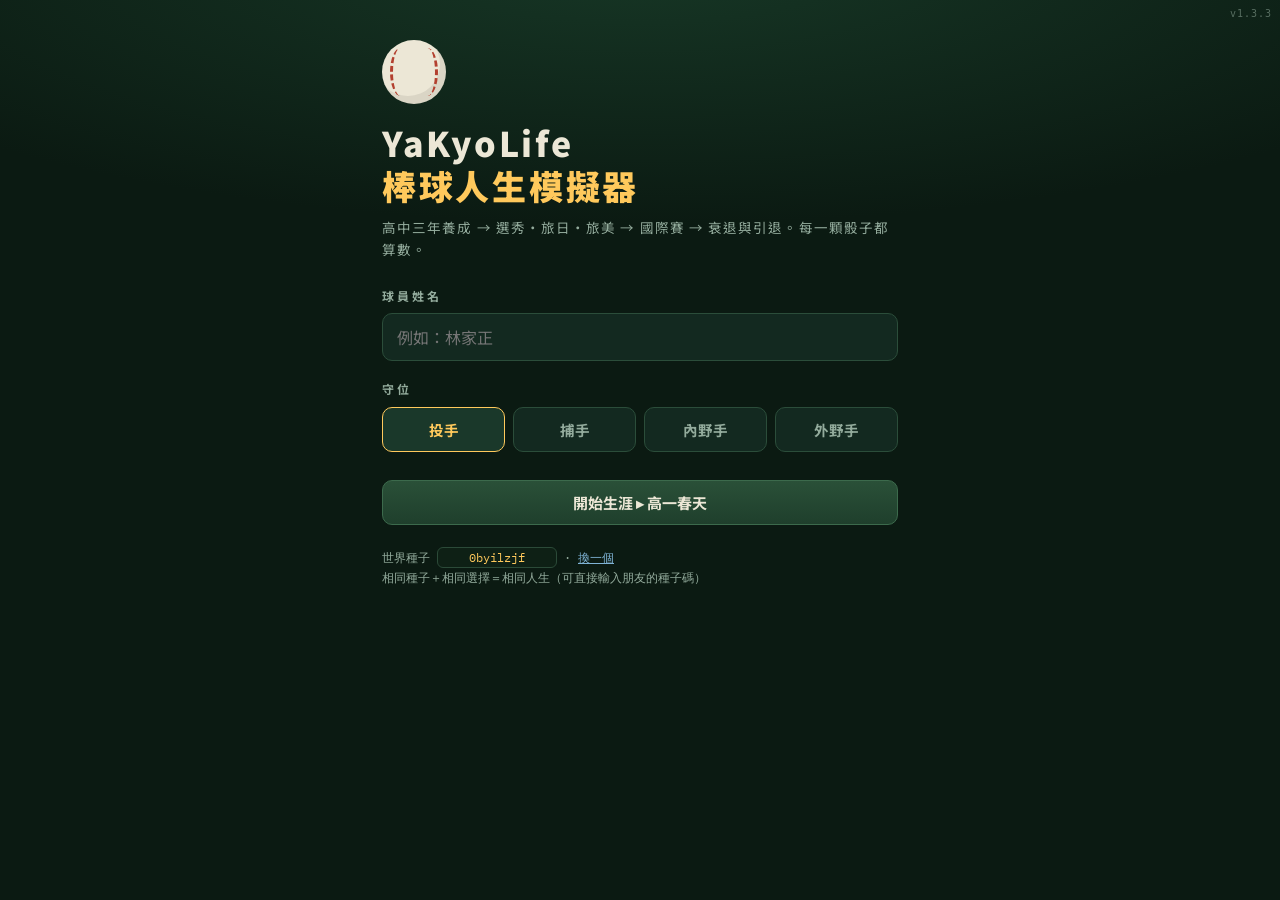
==== games/yakyulife/index.html @ 898a58b3 "deploy: 83b36dc736c0bf724cbe67a4238074451a947ab3" ====
<!DOCTYPE html>
<html lang="zh-Hant">
<head>
<meta charset="UTF-8">
<meta name="viewport" content="width=device-width, initial-scale=1.0, maximum-scale=1.0, viewport-fit=cover">
<meta name="theme-color" content="#0b1a12">
<title>YaKyoLife - 棒球人生模擬器</title>
<meta name="description" content="從高中三大賽到名人堂，一場種子化的台灣棒球員生涯模擬。選秀、旅外、國際賽、傷病、感情、引退——每一個決定都算數。">
<meta property="og:type" content="website">
<meta property="og:title" content="YaKyoLife - 棒球人生模擬器">
<meta property="og:description" content="從高中三大賽到名人堂，一場種子化的台灣棒球員生涯模擬。選秀、旅外、國際賽、傷病、感情、引退——每一個決定都算數。">
<meta name="twitter:card" content="summary">
<meta name="twitter:title" content="YaKyoLife - 棒球人生模擬器">
<meta name="twitter:description" content="從高中三大賽到名人堂，一場種子化的台灣棒球員生涯模擬。選秀、旅外、國際賽、傷病、感情、引退——每一個決定都算數。">
<link rel="icon" href="data:image/svg+xml,%3Csvg xmlns=%22http://www.w3.org/2000/svg%22 viewBox=%220 0 32 32%22%3E%3Ccircle cx=%2216%22 cy=%2216%22 r=%2214%22 fill=%22%23fff%22 stroke=%22%23d0d0d0%22/%3E%3Cpath d=%22M8 6 Q13 16 8 26 M24 6 Q19 16 24 26%22 stroke=%22%23c0392b%22 stroke-width=%221.5%22 fill=%22none%22/%3E%3C/svg%3E">
<link rel="apple-touch-icon" href="data:image/svg+xml,%3Csvg xmlns=%22http://www.w3.org/2000/svg%22 viewBox=%220 0 32 32%22%3E%3Ccircle cx=%2216%22 cy=%2216%22 r=%2214%22 fill=%22%23fff%22 stroke=%22%23d0d0d0%22/%3E%3Cpath d=%22M8 6 Q13 16 8 26 M24 6 Q19 16 24 26%22 stroke=%22%23c0392b%22 stroke-width=%221.5%22 fill=%22none%22/%3E%3C/svg%3E">

<link rel="preconnect" href="https://fonts.googleapis.com">
<link href="https://fonts.googleapis.com/css2?family=IBM+Plex+Mono:wght@500;700&family=Noto+Sans+TC:wght@400;500;700;900&display=swap" rel="stylesheet">
<style>
:root{
  --bg:#0b1a12; --panel:#132920; --panel2:#1a382a; --edge:#2b4d3a;
  --chalk:#ece7d6; --dim:#93ab9c; --amber:#ffc95c; --clay:#c9764a;
  --good:#8fd08f; --bad:#e2695c; --blue:#7fb3d5;
  --mono:'IBM Plex Mono',ui-monospace,Menlo,monospace;
  --sans:'Noto Sans TC',-apple-system,'PingFang TC','Microsoft JhengHei',sans-serif;
}
*{box-sizing:border-box;margin:0;padding:0;-webkit-tap-highlight-color:transparent}
html,body{height:100%}
body{background:var(--bg);color:var(--chalk);font-family:var(--sans);font-size:15px;line-height:1.6;
  background-image:radial-gradient(ellipse 120% 60% at 50% -10%,#16352644 0%,transparent 60%);}
#app{max-width:560px;margin:0 auto;min-height:100vh;min-height:100dvh;display:flex;flex-direction:column}
/* ---------- 記分板 ---------- */
#board{position:sticky;top:0;z-index:20;background:linear-gradient(#173125,#122519);
  border-bottom:2px solid var(--edge);padding:10px 14px 8px;box-shadow:0 6px 18px #0009}
#bd-top{display:flex;justify-content:space-between;align-items:baseline;gap:8px}
#bd-name{font-weight:900;font-size:17px;letter-spacing:.05em;white-space:nowrap;overflow:hidden;text-overflow:ellipsis}
#bd-name small{color:var(--dim);font-weight:500;font-size:12px;margin-left:6px}
#bd-team{color:var(--amber);font-size:12.5px;font-weight:700;letter-spacing:.06em;white-space:nowrap}
#bd-grid{display:grid;grid-template-columns:repeat(4,1fr);gap:6px;margin-top:8px}
.bd-cell{background:#0d2115;border:1px solid var(--edge);border-radius:6px;padding:4px 6px 3px;text-align:center}
.bd-cell b{display:block;font-family:var(--mono);font-size:17px;font-weight:700;color:var(--amber);
  text-shadow:0 0 8px #ffc95c55;line-height:1.2}
.bd-cell span{font-size:10px;color:var(--dim);letter-spacing:.15em}
#lamps{display:flex;gap:14px;justify-content:center;margin-top:7px}
.lamp{display:flex;align-items:center;gap:5px;font-size:10.5px;color:var(--dim);letter-spacing:.12em}
.lamp i{width:9px;height:9px;border-radius:50%;background:#243c2e;border:1px solid #35543f;display:inline-block}
.lamp.on{color:var(--chalk)} .lamp.on i{background:var(--amber);box-shadow:0 0 8px var(--amber);border-color:var(--amber)}
/* ---------- 主紀錄 ---------- */
#log{flex:1;padding:14px 14px 20px;display:flex;flex-direction:column;gap:10px}
.card{background:var(--panel);border:1px solid var(--edge);border-radius:10px;padding:12px 14px;
  animation:pop .25s ease;overflow-wrap:anywhere}
@keyframes pop{from{opacity:0;transform:translateY(8px)}to{opacity:1;transform:none}}
.card h4{font-size:12px;letter-spacing:.2em;color:var(--dim);font-weight:700;margin-bottom:6px;
  display:flex;align-items:center;gap:8px}
.card h4::before{content:'';width:8px;height:8px;background:var(--clay);border-radius:2px;transform:rotate(45deg);flex:none}
.card.gold h4::before{background:var(--amber)} .card.bad h4::before{background:var(--bad)}
.card.good h4::before{background:var(--good)} .card.info h4::before{background:var(--blue)}
.card p{font-size:14px} .card p+p{margin-top:4px}
.tag{display:inline-block;font-family:var(--mono);font-size:12px;padding:0 6px;border-radius:4px;
  background:#0d2115;border:1px solid var(--edge);color:var(--amber);margin:0 2px}
.up{color:var(--good);font-weight:700}.dn{color:var(--bad);font-weight:700}.hl{color:var(--amber);font-weight:700}
.statline{font-family:var(--mono);font-size:12.5px;color:var(--chalk);background:#0d2115;border:1px dashed var(--edge);
  border-radius:6px;padding:6px 8px;margin-top:6px;line-height:1.7}
table.fin{width:100%;border-collapse:collapse;font-family:var(--mono);font-size:12px;margin-top:6px}
table.fin th,table.fin td{border-bottom:1px solid var(--edge);padding:4px 4px;text-align:right}
table.fin th{color:var(--dim);font-weight:500;letter-spacing:.05em}
table.fin td:first-child,table.fin th:first-child{text-align:left}
.divider{text-align:center;color:var(--dim);font-size:11px;letter-spacing:.4em;padding:6px 0 0}
.yr-head{text-align:center;color:var(--dim);font-size:11px;letter-spacing:.3em;padding:8px 0 0;cursor:pointer;user-select:none}
.yr-head:hover{color:var(--amber)}
.yr-block.collapsed .yr-body{display:none}
.yr-block.collapsed .yr-head::after{content:' ▸'}
.yr-block:not(.collapsed) .yr-head.has-body::after{content:' ▾'}
.divider::before,.divider::after{content:'———'}
/* ---------- 操作區 ---------- */
#act{position:sticky;bottom:0;z-index:20;background:linear-gradient(#122519ee,#0b1a12);border-top:2px solid var(--edge);
  padding:12px 14px calc(12px + env(safe-area-inset-bottom));backdrop-filter:blur(6px)}
#act .title{font-size:12px;letter-spacing:.2em;color:var(--dim);margin-bottom:8px;font-weight:700}
.btn{display:block;width:100%;background:var(--panel2);border:1px solid var(--edge);color:var(--chalk);
  font-family:var(--sans);font-size:15px;font-weight:700;border-radius:10px;padding:11px 14px;margin-top:8px;
  cursor:pointer;text-align:left;transition:.15s}
.btn:active{transform:scale(.98)} .btn:hover{border-color:var(--amber)}
.btn small{display:block;font-weight:400;font-size:12px;color:var(--dim);margin-top:2px}
.btn.main{background:linear-gradient(#2a5038,#1f3f2c);border-color:#3c6a4c;text-align:center}
.btn.warn{border-color:#6a3c3c}
/* 骰子 */
#dice{display:flex;gap:8px;flex-wrap:wrap;margin-bottom:10px}
.die{width:44px;height:44px;border-radius:9px;background:var(--chalk);color:#12251a;font-family:var(--mono);
  font-size:22px;font-weight:700;display:flex;align-items:center;justify-content:center;
  box-shadow:inset 0 -3px 0 #0003;position:relative}
.die::after{content:'';position:absolute;inset:4px;border-radius:6px;border:1.5px dashed #c9764a55}
.die.used{opacity:.22;transform:scale(.9)} .die.active{outline:3px solid var(--amber);outline-offset:2px}
.die.six{color:#b3402f}
.pool{font-family:var(--mono);font-size:15px;color:var(--amber);margin-bottom:10px}
.abrow{display:flex;align-items:center;gap:8px;background:var(--panel);border:1px solid var(--edge);
  border-radius:8px;padding:7px 10px;margin-top:6px;cursor:pointer;user-select:none}
.abrow:active{background:var(--panel2)}
.abrow .nm{width:74px;font-size:13.5px;font-weight:700;flex:none}
.abrow .bar{flex:1;height:8px;background:#0d2115;border-radius:4px;overflow:hidden}
.abrow .bar i{display:block;height:100%;background:linear-gradient(90deg,#3c6a4c,var(--amber));border-radius:4px;transition:.2s}
.abrow .val{font-family:var(--mono);width:58px;text-align:right;font-size:14px;flex:none}
.abrow .val b{color:var(--good)}
.abrow.capped{opacity:.45}
#act .row2{display:flex;gap:8px}#act .row2 .btn{flex:1;text-align:center}
/* 開場 */
#start{position:fixed;inset:0;z-index:50;background:var(--bg);overflow-y:auto;
  background-image:radial-gradient(ellipse 120% 50% at 50% -5%,#1d4630aa,transparent 60%)}
#start .wrap{max-width:560px;margin:0 auto;padding:40px 22px 60px}
#start h1{font-size:34px;font-weight:900;letter-spacing:.08em;line-height:1.25;margin-top:18px}
#start h1 em{font-style:normal;color:var(--amber)}
#start .sub{color:var(--dim);margin:10px 0 26px;font-size:13.5px;letter-spacing:.08em}
.field{margin-top:18px}
.field label{display:block;font-size:12px;letter-spacing:.25em;color:var(--dim);font-weight:700;margin-bottom:8px}
.field input{width:100%;background:var(--panel);border:1px solid var(--edge);border-radius:10px;color:var(--chalk);
  font-family:var(--sans);font-size:16px;padding:11px 14px;outline:none}
.field input:focus{border-color:var(--amber)}
.seg{display:grid;grid-template-columns:repeat(4,1fr);gap:8px}
.seg.two{grid-template-columns:repeat(2,1fr)}
.seg button{background:var(--panel);border:1px solid var(--edge);border-radius:10px;color:var(--dim);
  font-family:var(--sans);font-size:14.5px;font-weight:700;padding:11px 4px;cursor:pointer}
.seg button.on{background:var(--panel2);color:var(--amber);border-color:var(--amber)}
.seedline{font-family:var(--mono);font-size:12px;color:var(--dim);margin-top:22px}
.seedline b{color:var(--amber)}
.stitch{width:64px;height:64px;border-radius:50%;background:var(--chalk);position:relative;box-shadow:inset -6px -8px 0 #00000014}
.stitch::before,.stitch::after{content:'';position:absolute;top:8px;bottom:8px;width:18px;
  border:3px dashed #b3402f;border-top:none;border-bottom:none}
.stitch::before{left:8px;border-right:none;border-radius:50% 0 0 50%}
.stitch::after{right:8px;border-left:none;border-radius:0 50% 50% 0}
@media (prefers-reduced-motion:reduce){*{animation:none!important;transition:none!important}}
.bar{position:relative}
.bar em{position:absolute;top:-2px;bottom:-2px;width:2px;background:#ffc95c66;border-radius:1px}
#btn-restart{background:none;border:1px solid #2b4a38;color:#8fae9c;border-radius:8px;
 font-size:14px;line-height:1;padding:4px 8px;margin-left:8px;cursor:pointer;flex:none}
#btn-restart:active{background:#12271b}
#act-toggle{display:block;margin:0 auto -4px;background:#0e2015;border:1px solid #2b4a38;
 border-bottom:none;color:#8fae9c;font-size:11px;padding:3px 14px;border-radius:10px 10px 0 0;cursor:pointer}
#act.collapsed{display:none!important}
</style>
</head>
<body>
<div id="start">
  <div class="wrap">
    <div class="stitch"></div>
    <h1 id="logo-tap">YaKyoLife<br><em>棒球人生模擬器</em></h1>
    <div id="ver-badge" style="position:fixed;top:6px;right:8px;font-size:10px;letter-spacing:1px;color:var(--dim);opacity:.55;font-family:monospace;z-index:50;pointer-events:none">v1.3.3</div>
        <p class="sub">高中三年養成 → 選秀・旅日・旅美 → 國際賽 → 衰退與引退。每一顆骰子都算數。</p>
    <div class="field"><label>球員姓名</label><input id="in-name" maxlength="10" placeholder="例如：林家正" value=""></div>
    <div class="field"><label>守位</label>
      <div class="seg" id="seg-pos">
        <button data-v="P" class="on">投手</button><button data-v="C">捕手</button>
        <button data-v="IF">內野手</button><button data-v="OF">外野手</button>
      </div></div>
    <button class="btn main" style="margin-top:28px" id="btn-start">開始生涯 ▸ 高一春天</button>
    <p class="seedline">世界種子
      <input id="seed-show" maxlength="24" style="width:120px;background:#0e2015;color:#ffc95c;border:1px solid #2b4a38;border-radius:6px;padding:2px 6px;font-family:inherit;font-size:12px;text-align:center">
      · <a href="#" id="seed-re" style="color:var(--blue)">換一個</a><br>相同種子＋相同選擇＝相同人生（可直接輸入朋友的種子碼）</p>
  </div>
</div>
<div id="app">
  <header id="board" style="display:none">
    <div id="bd-top"><div id="bd-name"></div><div id="bd-team"></div><span id="bd-tj" style="color:var(--dim);font-size:11px;margin-left:6px;white-space:nowrap"></span><button id="btn-restart" title="重新開始">↺</button></div>
    <div id="bd-grid">
      <div class="bd-cell"><b id="bd-age">16</b><span>年齡</span></div>
      <div class="bd-cell"><b id="bd-year">2026</b><span>年份</span></div>
      <div class="bd-cell"><b id="bd-ovr">30</b><span>綜合</span></div>
      <div class="bd-cell"><b id="bd-sal">0</b><span>生涯薪(萬)</span></div>
    </div>
    <div id="lamps">
      <span class="lamp" id="lp0"><i></i>季初</span>
      <span class="lamp" id="lp1"><i></i>賽季中</span>
      <span class="lamp" id="lp2"><i></i>季末</span>
    </div>
  </header>
  <main id="log"></main>
  <button id="act-toggle" style="display:none">⌄ 收合選項</button>
  <footer id="act" style="display:none"></footer>
</div>
<script>
/* ================= RNG（種子化） ================= */
let SEED = new URLSearchParams(location.search).get('seed') || Math.random().toString(36).slice(2,10);
let _s = 0;
function seedInit(str){ _s = 1779033703; for(let i=0;i<str.length;i++){ _s = Math.imul(_s ^ str.charCodeAt(i), 3432918353); _s = _s<<13 | _s>>>19; } }
function R(){ _s|=0; _s = _s + 0x6D2B79F5 |0; let t = Math.imul(_s ^ _s>>>15, 1|_s); t = t + Math.imul(t ^ t>>>7, 61|t) ^ t; return ((t ^ t>>>14)>>>0)/4294967296; }
const ri=(a,b)=>a+Math.floor(R()*(b-a+1));
const pick=a=>a[Math.floor(R()*a.length)];
const chance=p=>R()*100<p;
const clamp=(v,a,b)=>Math.max(a,Math.min(b,v));
function scrollBottom(){ /* iOS Safari 於 iframe 內平滑滾動易觸發白畫面,改用同步滾動+rAF */
  try{ requestAnimationFrame(function(){ window.scrollTo(0, document.body.scrollHeight); }); }
  catch(e){ try{ window.scrollTo(0, document.body.scrollHeight); }catch(_){} }
}
const N0=(sd)=> (R()+R()+R()+R()-2)/2*sd*2; /* 近似常態 */

/* ================= 靜態資料 ================= */
const ABL={sta:'體力',vel:'球速',ctl:'控球',brk:'變化球',con:'Contact',pow:'力量',spd:'速度',eye:'選球',rng:'守備範圍',fld:'接球',arm:'臂力',cat:'配球'};
const POS_AB={P:['sta','vel','ctl','brk'],C:['sta','con','pow','spd','eye','rng','fld','arm','cat'],IF:['sta','con','pow','spd','eye','rng','fld','arm'],OF:['sta','con','pow','spd','eye','rng','fld','arm']};
const POSN={P:'投手',C:'捕手',IF:'內野手',OF:'外野手'};
/* ---------- 守位系統 ---------- */
const DPN={SS:'游擊手','2B':'二壘手','3B':'三壘手','1B':'一壘手',
 CF:'中外野手',RF:'右外野手',LF:'左外野手',DH:'指定打擊',C:'捕手'};
/* 每個守位對 範圍/接球/臂力 各有自己的門檻(相對聯盟基準的位移)
   例:三壘不需要游擊等級的範圍,一壘的臂力幾乎不看 */
/* 各守位守備分公式:依守位看重不同能力(回傳一個綜合守備分) */
function dpScore(p){ const a=S.ab;
  switch(p){
    case 'SS': return a.rng*0.5 + a.fld*0.3 + a.arm*0.2;   /* 游擊:範圍主導 */
    case '2B': return a.rng*0.45+ a.fld*0.4 + a.arm*0.15;  /* 二壘:範圍+守備,臂力次要 */
    case '3B': return a.arm*0.45+ a.fld*0.35+ a.rng*0.2;   /* 三壘:臂力主導 */
    case 'CF': return a.rng*0.55+ a.fld*0.3 + a.arm*0.15;  /* 中外野:範圍主導 */
    case 'RF': return a.arm*0.45+ a.rng*0.35+ a.fld*0.2;   /* 右外野:強臂 */
    case 'LF': return a.rng*0.4 + a.fld*0.35+ a.arm*0.25;  /* 左外野:範圍為主,要求低 */
    case 'C':  return a.fld*0.4 + a.cat*0.4 + a.arm*0.2;   /* 捕手:接球+配球+臂力,不看範圍 */
    case '1B': return a.fld*0.6 + a.rng*0.2 + a.arm*0.2;   /* 一壘:守備為主,門檻低 */
    default: return 99;
  }
}
/* 各守位 × 各聯盟 守備門檻(守備分需 >= 此值才守得動);大聯盟最嚴 */
const DP_TH={
  C:  {CPBL1:46, NPB1:54, MLB:60},
  SS: {CPBL1:50, NPB1:58, MLB:64},
  CF: {CPBL1:49, NPB1:57, MLB:63},
  '2B':{CPBL1:46,NPB1:53, MLB:59},
  '3B':{CPBL1:44,NPB1:51, MLB:57},
  RF: {CPBL1:43, NPB1:50, MLB:56},
  LF: {CPBL1:41, NPB1:47, MLB:53},
  '1B':{CPBL1:36,NPB1:42, MLB:48}};
const DP_BAR={CPBL1:45,NPB1:54,MLB:60}; /* 保留給捕手 cOk 等舊判定 */
const DP_MULT={SS:1.15,CF:1.15,C:1.12,'2B':1.05,'3B':1.05,RF:1.05,'1B':1.0,LF:1.0,DH:0.92};
function dpBar(){ /* 年輕球員吃潛力紅利,球團不急著拔守位 */
  const base=DP_BAR[S.lv]||0;
  const disc=S.age<=21?7:S.age<=24?5:S.age<=26?2:0;
  return base-disc;
}
function dpQual(p){
  if(p==='DH')return true;
  if(!DP_TH[p]||!DP_TH[p][S.lv])return true;   /* 非頂級聯盟不設限 */
  /* 年輕球員吃潛力紅利:門檻略降(球團給時間成長) */
  const youthAdj = S.age<24?-3 : S.age<26?-1.5 : 0;
  return dpScore(p) >= DP_TH[p][S.lv]+youthAdj;
}
const DP_RANK={SS:0,CF:0,'2B':1,'3B':2,RF:2,'1B':3,LF:3,DH:4,C:0}; /* 守位身價階層(SS>2B>3B) */
function dpList(){ /* 依守位難度掃描:內野手守內野序、外野手守外野序,選出守得動的(最高階在前) */
  /* 候選守位依當前守位群:內野走內野光譜、外野走外野光譜 */
  const order = S.pos==='IF'
    ? ['SS','2B','3B','1B']       /* 內野:游擊>二壘>三壘>一壘 */
    : ['CF','RF','LF','1B'];      /* 外野:中外野>右外野>左外野>(一壘) */
  const q=order.filter(dpQual); q.push('DH'); return q;
}
function dpMult(){ return (S.pos!=='P'&&S.dpos)?(DP_MULT[S.dpos]||1):1; }
function dposReview(cont){
  if(S.stage!=='PRO'||!(S.lv==='CPBL1'||S.lv==='NPB1'||S.lv==='MLB')){ cont(); return; }
  if(S.pos==='C'){ /* 捕手容忍度高,但爛到底也會被移去一壘或DH */
    if(!S.dpos)S.dpos='C';
    const cOk=()=>{ const bar=dpBar(), a=S.ab;
      return a.fld>=bar-6 && a.cat>=bar-4 && a.arm>=bar-2; };
    if(S.dpos==='C'){
      if(cOk()){ cont(); return; }
      const opts=[];
      if(dpQual('1B'))opts.push({t:'移防 一壘手',main:true,s:'薪資係數 ×1.00',
        f:()=>{S.dpos='1B';card('info','守位調整','捕手裝備收進置物櫃——新球季改守<b class="hl">一壘</b>。');cont();}});
      opts.push({t:'轉任 指定打擊',main:!opts.length,s:'薪資係數 ×0.92',
        f:()=>{S.dpos='DH';card('info','守位調整','阻殺率成了聯盟笑話，球團決定讓你專心打擊——<b class="hl">DH</b>。');cont();}});
      choose(`守位會議：教練團已經不敢讓你蹲捕（${LV[S.lv].n}標準）`,opts); return;
    }
    if(cOk()){ /* 守備練回來了,可以回鍋蹲捕 */
      choose('守位會議：牛棚捕手回報你的接捕又行了',[
        {t:'重披捕手裝備',main:true,s:'薪資係數 ×1.12',
         f:()=>{S.dpos='C';card('good','守位調整','面罩戴回來——新球季重新登錄為<b class="hl">捕手</b>。');cont();}},
        {t:'維持現狀',f:()=>cont()}]); return; }
    if(S.dpos==='1B'&&!dpQual('1B')){ S.dpos='DH';
      card('info','守位調整','連一壘都站不住了，新球季登錄為<b class="hl">指定打擊</b>。'); }
    cont(); return; }
  if(S.pos==='P'){ /* 體力決定投手類型:>=52 先發,否則牛棚 */
    const nr=pitcherRole(), old=S.role;
    S.role=nr;
    if(old&&old!==nr){
      card('info','定位調整',`球團季末評估你的體力狀況，新球季將你的角色調整為 <b class="hl">${roleN(nr)}</b>。`); }
    else if(!old){
      card('info','投手定位',`教練團評估你的體力，將你登錄為 <b class="hl">${roleN(nr)}</b>。`); }
    /* 提示:體力接近門檻(50或51) → 告知終結者是一條可選的專精路 */
    if(nr!=='SP'&&S.ab.sta>=50&&!S._closerHint){ S._closerHint=true;
      card('info','牛棚的另一條路',`你的體力（${S.ab.sta}）已逼近先發門檻。若你<b class="hl">刻意不再強化體力</b>（維持在 52 以下），球團會把你留在牛棚甚至改造成<b class="hl">終結者</b>——局數少、但每次上場都是關鍵九局，救援王在等你。這是一條專精的路，看你怎麼選。`); }
    cont(); return;
  }
  const q=dpList();
  if(!S.dpos){ S.dpos=q[0];
    card('info','守位登錄',`教練團評估守備工具後，將你登錄為 <b class="hl">${DPN[S.dpos]}</b>。`); cont(); return; }
  if(dpQual(S.dpos)){
    const best=q[0];
    if(DP_RANK[best]<DP_RANK[S.dpos]){ /* 更高身價守位站得住了 */
      choose(`守位會議：教練團想把你推上更吃重的位置`,[
        {t:`升防 ${DPN[best]}`,main:true,s:`薪資係數 ×${(DP_MULT[best]||1).toFixed(2)}`,
         f:()=>{S.dpos=best;card('good','守位調整',`守備數據說服了所有人——新球季改守 <b class="hl">${DPN[best]}</b>。`);cont();}},
        {t:`留守 ${DPN[S.dpos]}`,f:()=>cont()}]); return; }
    cont(); return; }
  const opts=q.slice(0,2).map((p,i)=>({t:`移防 ${DPN[p]}`,main:i===0,
    s:p==='DH'?'守備已無處可站｜薪資係數 ×0.92':`薪資係數 ×${(DP_MULT[p]||1).toFixed(2)}`,
    f:()=>{ S.dpos=p; card('info','守位調整',`球團季末評估後，新球季改守 <b class="hl">${DPN[p]}</b>。`); cont(); }}));
  choose(`守位會議：教練團認為你的守備已撐不住 ${DPN[S.dpos]}（${LV[S.lv].n}標準）`,opts);
}
const APP_VER='v1.3.3';
const TEAM_COLOR={
  '台中猛瑪':'#ffd800','府城雄獅':'#ff7f00','桃園金剛':'#8b1a1a','新北騎士':'#003f87','台北恐龍':'#c8102e','高雄神鵰':'#1a7a3a',
  '東京大人':'#f97709','阪神猛虎':'#ffe201','橫濱海星':'#0a3ce0','廣島紅鯉':'#e60012','神宮飛燕':'#0a7bc2','名古屋神龍':'#003a70','福岡猛禽':'#f5c400','北海道培根':'#0a2d5c','千葉海潮':'#111111','仙台金翼':'#8b0000','大阪蠻牛':'#0033a0','埼玉雄獅':'#1268b3'};
const CPBL_TEAMS=['台中猛瑪','府城雄獅','桃園金剛','新北騎士','台北恐龍','高雄神鵰'];
const NPB_TEAMS=['東京大人','阪神猛虎','橫濱海星','廣島紅鯉','神宮飛燕','名古屋神龍','福岡猛禽','北海道培根','千葉海潮','仙台金翼','大阪蠻牛','埼玉雄獅'];
const MLB_TEAMS=['洛城藍電','聖港修士','灣區巨浪','紐約帝國','波士頓襪王','大蘋果都會','費城鐵魂','亞城戰斧','風城幼熊','河濱紅雀','星港火箭','孤星騎兵','翡翠水手','天使之城','楓葉藍鳥','港灣金鷗','海灣光芒','湖畔守護','汽車城猛虎','雙城之光','風城白襪','皇冠藍衫','海灣競技','啤酒釀者','鋼鐵海盜','南灘魚人','首都國魂','沙漠響尾','高原洛磯','女王城紅'];
/* par=該層級平均水準, min=最低限度(低於→降級/戰力外), g=球季場次 */
const LV={
 CPBL2:{n:'中職二軍',par:34,min:30,g:80, org:'CPBL'},
 CPBL1:{n:'中職一軍',par:44,min:41,g:120,org:'CPBL',top:'CPBL'},
 NPB2:{n:'日職二軍',par:47,min:44,g:100,org:'NPB'},
 NPB1:{n:'日職一軍',par:53,min:50,g:143,org:'NPB',top:'NPB'},
 R:{n:'新人聯盟',par:41,min:39,g:55, org:'MiLB'},
 A1:{n:'1A',par:45,min:43,g:110,org:'MiLB'},
 A2:{n:'2A',par:49,min:47,g:120,org:'MiLB'},
 A3:{n:'3A',par:54,min:52,g:130,org:'MiLB'},
 MLB:{n:'大聯盟',par:59,min:56,g:162,org:'MiLB',top:'MLB'},
};
const PATHS={CPBL:['CPBL2','CPBL1'],NPB:['NPB2','NPB1'],MiLB:['R','A1','A2','A3','MLB']};
const HS_CUPS=['木棒聯賽','黑豹旗','玉山盃'];
const U_CUPS=['大學春季聯賽','大專盃'];
/* 事件卡：全部中性，好結果機率 50%（天才 70%） */
const EVENTS=[
 {n:'打擊機特訓',for:'B',gt:'手感火燙，擊球點完全咬中',bt:'越打越糊，姿勢跑掉了',g:{con:2},b:{con:-2}},
 {n:'重量訓練週期',for:'A',gt:'深蹲破 PR，全身充滿力量',bt:'操之過急，肌肉緊繃了好幾週',g:{pow:2,sta:1},b:{sta:-2}},
 {n:'牛棚加練',for:'P',gt:'新的握法找到了，尾勁明顯提升',bt:'越丟越歪，投球機制亂掉',g:{brk:2},b:{ctl:-2}},
 {n:'長傳接訓練',for:'A',gt:'雷射肩養成中',bt:'肩膀有點緊，教練喊停',g:{arm:2},b:{arm:-2}},
 {n:'影像分析課',for:'*',gt:'看穿投打習性，判斷力大增',bt:'資訊爆炸，站上場反而想太多',g:{eye:2,cat:2,ctl:1},b:{eye:-2,ctl:-1}},
 {n:'跑壘特訓',for:'A',gt:'起跑判斷進步神速',bt:'拉傷大腿後側，休了兩週',g:{spd:2},b:{spd:-1,inj:5}},
 {n:'守備千球練習',for:'A',gt:'手套像吸塵器一樣',bt:'吃了無數個彈跳球，信心受挫',g:{rng:1,fld:2},b:{fld:-2}},
 {n:'觸身球驚魂',for:'*',gt:'側身閃過，反應快得嚇人',bt:'結結實實吃了一顆速球',g:{spd:1},b:{inj:12}},
 {n:'媒體專訪',for:'*',gt:'應對得體，人氣上升，打球更有動力',bt:'失言上了新聞，壓力影響狀態',g:{sta:1},b:{con:-1,ctl:-1,sta:-1}},
 {n:'教練團關注',for:'*',gt:'獲得單獨指導的機會',bt:'被盯上缺點，一直被要求改動作',g:{rand:2},b:{rand:-2}},
 {n:'伙食與睡眠計畫',for:'*',gt:'體脂下降，恢復速度變快',bt:'水土不服，腸胃炎折騰一週',g:{sta:2},b:{sta:-1,inj:4}},
 {n:'學長／老將指點',for:'*',gt:'一句話點醒夢中人',bt:'學了不適合自己的招，繞了遠路',g:{rand:2},b:{rand:-2}},
 {n:'球速測定日',for:'P',gt:'雷達槍跳出生涯新高',bt:'出力過猛，手肘發炎',g:{vel:2},b:{inj:10}},
 {n:'配球讀書會',for:'P',gt:'進壘點的想像力打開了',bt:'想得太多，投得綁手綁腳',g:{ctl:2},b:{brk:-2}},
 {n:'宵夜文化',for:'*',gt:'控制住了，體態維持得宜',bt:'體重直線上升，第一步變慢了',g:{sta:1},b:{spd:-2,sta:-1,rng:-1}},
 {n:'場外代言邀約',for:'PRO',gt:'商演安排得宜，多賺零用錢也沒荒廢訓練',bt:'行程太滿，訓練量明顯掉了',g:{sta:1},b:{rand:-2,sta:-1}},
 {n:'季中低潮',for:'*',gt:'靠著調整心態走出來，更強了',bt:'低潮拖了一個月',g:{eye:1,ctl:1,sta:1},b:{con:-2,brk:-1,sta:-1}},
];
/* ================= 遊戲狀態 ================= */
let S=null, stepQ=[];
function newState(name,pos,role){
  const ab={}; POS_AB[pos].forEach(k=>ab[k]=ri(20,32));
  if(pos==='P'){ab.vel+=ri(0,6);ab.brk+=ri(0,4);} else {ab.con+=ri(0,6);ab.pow+=ri(0,4);}
  /* OOTP 式潛力天花板:洗牌後 1 項頂尖工具、1 項優質、1 項中上,其餘平庸 */
  const pot={}, sh=POS_AB[pos].slice();
  for(let i=sh.length-1;i>0;i--){const j=Math.floor(R()*(i+1));const t=sh[i];sh[i]=sh[j];sh[j]=t;}
  if(pos==='P'){
    /* 投手只有 4 項能力,天花板更集中:1 項招牌武器,其餘明顯壓低,避免動輒雙 70/四滿天賦 */
    sh.forEach((k,i)=>{ pot[k]= i===0?ri(70,80) : i===1?ri(58,68) : i===2?ri(50,60) : ri(44,54); });
  } else {
    sh.forEach((k,i)=>{ pot[k]= i===0?ri(72,80) : i===1?ri(64,74) : i===2?ri(56,68) : ri(46,62); });
  }
  /* 高中固定分級表(隱藏):T1 名門 +6 / T2 中堅 ±0 / T3 弱旅 -6 */
  const hsMap={'平鎮高中':1,'穀保家商':1,'高苑工商':2,'北科附工':2,'普門高中':3,'東大體中':3};
  const schools=Object.keys(hsMap);
  const myTeam=schools[Math.floor(R()*schools.length)];
  return {name,pos,role:pos==='P'?null:null,age:16,year:2026,stage:'HS',stageYr:1,pot,
    hsMap,hsTier:hsMap[myTeam],team:myTeam,potSum0:Object.values(pot).reduce((a,b)=>a+b,0),
    league:null,org:null,orgTeam:null,teamTally:{CPBL:{},NPB:{},MLB:{}},
    ab,traits:{genius:false,glass:false,iron:false,scum:false,
      late:false,disc:false,academy:false,intlace:false,franchise:false,clutch:false,phoenix:false,combo:false,onetool:false,rubber:false,legend:false,
      yips:false,distract:false,cancer:false,ambience:false,goldcloth:false,thief:false,mrteam:false,confidante:false,smallschool:false,grinder:false},
    removed:[], /* 被覆蓋/解除的特性,結算畫刪除線 */
    cntSave:0,cntSaveWin:0,cntSnack:0,cntBoldWin:0,cntBoldFail:0,samePick:0,samePickKey:null,teamYears:0,
    six:0,bigInj:0,ironStreak:0,npbYears:0,
    injNext:0,tmpInj:0,rehab:0,salary:0,pool:0,seasonFactor:1,
    stats:{CPBL:null,NPB:null,MLB:null,MINOR:null},honors:[],intlCount:0,intlLock:null,intlStat:{G:0,PA:0,AB:0,H:0,HR:0,RBI:0,IP:0,SO:0,ER:0,W:0,SV:0},intlBest:null,dpos:null,dposYears:{},roleYears:{},tradeRefuse:0,champThisTeam:false,svc:0,svcOrg:null,faElig:false,tradeHeat:0,complainCount:0,demotionRefused:false,tj:0,tjCount:0,effort:'普通',tjSuccess:0,love:{st:'single',partner:null,kids:0,caught:0,affairs:0,exes:[],dyrs:0,datedTimes:0},traits2:{},log:[],ct:null,done:false};
}
function blankStat(){return {yr:0,G:0,PA:0,AB:0,H:0,HR:0,RBI:0,SB:0,BB:0,W:0,L:0,SV:0,HLD:0,IP:0,SO:0,ER:0,AS:0,DEF:0};}
function bucketOf(lv){ const l=lv&&LV[lv]; return l&&l.top?l.top:'MINOR'; } /* 業餘引退時 lv 為空,歸類 MINOR */
function traitCard(key,name,desc,tone){ S.traits[key]=true;
  card(tone||'gold','隱藏屬性解鎖：'+name,desc); board(0); }
function removeTrait(key,label){ if(S.traits[key]){ S.traits[key]=false;
    if(!S.removed.includes(label))S.removed.push(label); } }
/* 只會這個:只吃三種角色維度——打擊(力量/Contact)、跑壘(速度)、守備(綜合) */
function careerAllStars(){ let n=0; ['CPBL','NPB','MLB'].forEach(b=>{ if(S.stats[b])n+=(S.stats[b].AS||0); }); return n; }
function toolGap(){ const a=S.ab;
  const hit=Math.max(a.pow,a.con);        /* 打擊維度:力量或 Contact 取高 */
  const run=a.spd;                         /* 跑壘維度 */
  const def=S.pos==='C'?(a.rng+a.fld+a.arm+a.cat)/4:(a.rng+a.fld+a.arm)/3; /* 守備綜合 */
  const dims=[['hit',hit,'代打'],['run',run,'代跑'],['def',def,'代守']];
  dims.sort((x,y)=>y[1]-x[1]);
  const topDim=dims[0], secDim=dims[1];
  const gap=topDim[1]-secDim[1];
  /* 對照角色:代打看力量/Contact 哪個高決定文案來源 */
  const role=topDim[2];
  return {gap, role, val:topDim[1], dim:topDim[0]}; }
function tjAccrue(){ /* 每季累積 TJ 量表:球速+變化球越高負擔越大,投法決定倍率 */
  if(S.pos!=='P'||S.seasonFactor<=0)return;
  const mult={'全力投':1.25,'普通投':1.0,'養生球':0.65}[S.effort]||1.0;
  const base=(S.ab.vel+S.ab.brk)/19*mult*(S.tjCount>=1?1.15:1); /* 動過刀後累積加快 */
  S.tj+=base;
}
function tjCap(){ /* 基礎 50(橡膠手臂 100);體力高手臂更耐操:sta≥70 +10、≥65 +5(與橡膠疊加) */
  let cap=S.traits.rubber?100:50;
  const sta=S.ab.sta; cap+= sta>=70?10 : sta>=65?5 : 0;
  return cap; }
function tjGamble(cont){ /* 量表達上限:先扣 -5,再對賭 */
  if(S.pos!=='P'||S.tj<tjCap()){ cont(); return; }
  addAb('vel',-5); addAb('brk',-5); board(1);
  card('bad','手肘拉起警報',`累積的負荷讓韌帶發出哀鳴——球速、變化球各 <b class="dn">−5</b>。醫療團隊把兩個選項攤在你面前。`);
  const succP=S.traits.rubber?85:55;
  choose('TJ 抉擇：你的手肘撐到極限了',[
    {t:'動 Tommy John 手術',main:true,s:'報銷一整年，回來球速/變化球回春（各 +3~+10）',f:()=>{
              S.tj=0; S.tjCount++; S.rehab=1;
              const gv=ri(3,10),gb=ri(3,10); 
              /* 【修正】不經過訓練進度條，直接強制提升絕對能力值，並鎖定最高 80 */
              S.ab.vel = clamp(S.ab.vel + gv, 1, 80);
              S.ab.brk = clamp(S.ab.brk + gb, 1, 80);
              if(S.tjCount>=2){ tjTwoStrike(); }
              board(1);
              card('gold','手術成功',`手術很順利。漫長復健後，你的球威煥然一新——球速 <b class="up">+${gv}</b>、變化球 <b class="up">+${gb}</b>。（本季報銷）`);
              afterGamble('surgery',cont); }},
            {t:'打針硬撐這一季',warn:true,s:`成功率 ${succP}%｜失敗＝TJ 大傷（隔年報銷、能力再崩）`,f:()=>{
              if(chance(succP)){ S.tj=Math.max(0,S.tj-20); 
                /* 【修正】打針成功也是直接給予絕對能力值 */
                S.ab.vel = clamp(S.ab.vel + 5, 1, 80);
                S.ab.brk = clamp(S.ab.brk + 5, 1, 80);
                board(1);
                card('good','險過一關',`封閉針撐住了，你咬牙投完球季——量表 <b class="hl">−20</b>，球速、變化球各 <b class="up">+5</b>。但這是在跟時間借命。`);
                afterGamble('inject',cont); }
              else { tjBigInjury(cont); } }}]);
}
function tjTwoStrike(){ /* 累計 2 次 TJ:球速與變化球砍半 */
  S.ab.vel=clamp(Math.round(S.ab.vel/2),1,80);
  S.ab.brk=clamp(Math.round(S.ab.brk/2),1,80);
  card('bad','兩度動刀的代價','第二次進手術室——韌帶再也不是原廠的了。球速與變化球<b class="dn">直接砍半</b>。');
}
function tjBigInjury(cont){
  S.tjCount++; S.rehab=1; S.tj=0;
  /* 5% 肩膀報廢 */
  if(chance(5)){ S.ab.vel=10; S.ab.brk=10; S.pot.vel=20; S.pot.brk=20;
    card('bad','最壞的結果',`針扎下去的瞬間，肩膀傳來從未有過的撕裂感。醫生的臉色說明了一切——<b class="dn">肩膀報廢，球速與變化球歸零剩 10，潛力上限砍到 20</b>。你的投手生涯，大概到這裡了。`);
    board(1); afterGamble('fail',cont); return; }
  
  /* 韌帶斷裂的懲罰 (-5) 以及手術後的回春 (+3~+10) */
  const gv=ri(3,10), gb=ri(3,10);
  /* 合併計算淨變動：(回春 - 斷裂懲罰) */
  const netV = gv - 5;
  const netB = gb - 5;
  
  /* 鎖定最高 80，直接修改絕對值避免蓄力 Bug */
  S.ab.vel = clamp(S.ab.vel + netV, 1, 80);
  S.ab.brk = clamp(S.ab.brk + netB, 1, 80);
  
  if(S.tjCount>=2)tjTwoStrike();
  board(1);
  
  /* 處理字卡顯示的顏色與符號 */
  const vStr = netV > 0 ? `<b class="up">+${netV}</b>` : netV < 0 ? `<b class="dn">${netV}</b>` : `<b>0</b>`;
  const bStr = netB > 0 ? `<b class="up">+${netB}</b>` : netB < 0 ? `<b class="dn">${netB}</b>` : `<b>0</b>`;
  
  card('bad','TJ 大傷',`硬撐的代價來了——韌帶當場斷裂。隔年<b class="dn">全年報銷</b>。經歷了漫長的手術與復健（斷裂 −5 加上手術回春），最終你的球速 ${vStr}、變化球 ${bStr}。就算滿血回歸，也真的只是勉強打平。`);
  afterGamble('fail',cont);
}
function afterGamble(kind,cont){
  if(kind==='inject'){ S.tjSuccess++;
    if(S.tjSuccess>=2&&!S.traits.rubber){ S.traits.rubber=true;
      card('gold','隱藏屬性解鎖：橡膠手臂','連續兩次靠打針硬撐挺過手肘危機、完全不進手術室——你的韌帶像橡膠一樣柔韌。<b class="hl">TJ 量表上限翻倍、打針成功率翻倍</b>。'); board(1); } }
  else if(kind==='surgery'){ S.tjSuccess=0; /* 開刀重置連續 */
    if(S.traits.rubber){ removeTrait('rubber','橡膠手臂');
      card('bad','橡膠不再','終究還是進了手術室——那雙被稱為橡膠的手臂，也有極限。<b class="dn">橡膠手臂失效</b>。'); board(1); } }
  else { S.tjSuccess=0; } /* 大傷失敗重置 */
  cont();
}
function pitcherRole(){ /* 體力 >=52 先發;否則牛棚,牛棚內看表現升終結者 */
  if(S.ab.sta>=52)return 'SP';
  /* 牛棚:上季後援表現頂尖 → 終結者,否則中繼 */
  const d=(S.role&&S.role!=='SP')?(S.lastD||0):-99;
  if(S.role==='CL')return d>=1?'CL':'MR';   /* 終結者崩盤才降中繼 */
  return d>=3?'CL':'MR';                     /* 中繼打出頂尖成績升終結者 */
}
function fmtIP(ip){ /* 十進位局數轉棒球表示:小數部分 →三分之幾(出局數) */
  if(ip==null)return '0.0';
  const whole=Math.floor(ip); const frac=ip-whole;
  const outs=Math.round(frac*3); /* 0/1/2/3 */
  if(outs>=3)return (whole+1)+'.0';
  return whole+'.'+outs;
}
function roleN(r){ return {SP:'先發',MR:'中繼',CL:'終結者'}[r]||'—'; }
function isSP(){ return S.role==='SP'; } /* 先發引擎判定 */
function ovr(){
  const a=S.ab;
  if(S.pos==='P'){ const arr=[a.vel,a.ctl,a.brk].sort((x,y)=>y-x);
    return Math.round(arr[0]*0.42+arr[1]*0.30+arr[2]*0.18+a.sta*0.10); }
  const off=[a.con,a.pow,a.eye,a.spd].sort((x,y)=>y-x);
  const offv=off[0]*0.38+off[1]*0.27+off[2]*0.20+off[3]*0.15;
  /* 守備分:用當前守位的 dpScore(與守位門檻系統一致);DH 無守備價值 → 以「1B 守備分 −12」計(確保同打擊下 1B 恆 > DH);未定守位則取最佳可守守位的分 */
  const dpForOvr = S.dpos || (S.pos==='C'?'C':(S.pos==='OF'?'CF':'SS'));
  const def = S.dpos==='DH' ? (dpScore('1B')-12) : dpScore(dpForOvr);
  /* 守備權重:關鍵守位(SS/CF/C)最高 30%,角落降低;DH 用與 1B 相同權重(守備分已內含 DH 懲罰) */
  const dw=S.dpos?({SS:0.30,CF:0.30,C:0.30,'2B':0.22,'3B':0.22,RF:0.20,'1B':0.12,LF:0.14,DH:0.12})[S.dpos]??0.22:0.24;
  let v=Math.round(offv*(1-dw)+def*dw);
  if(S.traits.yips)v-=3; /* 失憶症:心理陰影,系統評價 -3 */
  return v;
}
function playerType(){
  const a=S.ab;
  if(S.traits.onetool&&S.toolRole)return S.toolRole+'工具人';
  if(S.pos==='P'){
    const m=Math.max(a.vel,a.ctl,a.brk);
    if(m<52)return '潛力股';
    if(a.sta>=m&&a.sta>=62)return '工作馬';
    if(m===a.vel)return '火球男'; if(m===a.brk)return '變化球藝師'; return '控球大師';
  }
  if(S.pos==='C'){ const rest=Math.max(a.con,a.pow,a.spd,a.eye,a.rng,a.fld,a.arm);
    if(a.cat>=58&&rest<=a.cat-8)return '配球皇帝'; }
  const dv=S.pos==='C'?(a.rng+a.fld+a.cat)/3:(a.rng+a.fld+a.arm)/3;
  const cand=[['巨炮型',a.pow],['安打製造機',a.con],['選球大師',a.eye],['飛毛腿',a.spd],['守備至上',dv]];
  cand.sort((x,y)=>y[1]-x[1]);
  if(cand[0][1]<52)return '潛力股';
  if(cand[0][1]-cand[1][1]<=3&&cand[0][1]>=60)return '全能型';
  return cand[0][0];
}
function abCost(k){ /* 目前這一級要花幾點(須與 addAb 成本公式一致) */
  const cur=S.ab[k], pk=(S.pot&&S.pot[k])||62, isP=S.pos==='P';
  let c=isP?(cur>=66?7:cur>=58?4:cur>=50?2:1):(cur>=72?3:cur>=64?2:1);
  if(cur>=pk)c*=isP?4:3; return c;
}
function addAb(k,v){ if(!(k in S.ab))return 0; const o=S.ab[k];
  if(v<0){ S.ab[k]=clamp(o+v,1,80); return S.ab[k]-o; } /* 扣值 1:1,不吃量表成本 */
  if(!S.carry)S.carry={};
  let cur=o,bud=v+(S.carry[k]||0); /* 未滿一級的點數累積在進度槽,不再蒸發 */
  const pk=(S&&S.pot&&S.pot[k])||62;
  const isP=S&&S.pos==='P';
  while(bud>0&&cur<80){
    let cost=isP?(cur>=66?7:cur>=58?4:cur>=50?2:1)      /* 投手只有4項,養成成本最陡 */
              :(cur>=72?3:cur>=64?2:1);                    /* 野手9項,中高段變貴 */
    if(cur>=pk)cost*=isP?4:3; /* 天花板之上:投手×4、野手×3 */
    if(bud>=cost){bud-=cost;cur++;} else break; }
  S.carry[k]=cur>=80?0:bud;
  S.ab[k]=cur; return cur-o; }
function injuryProb(){ /* 基礎風險從 24 降為 15，減少動不動就受傷的頻率 */
  let p=15;
  if(S.age>=35)p+=12; else if(S.age>=32)p+=6;
  if(S.traits.academy&&S.age<25)p-=5; /* 學院派:25歲前科學化管理 */
  /* 體質特性:先套用在「基礎體質風險」上(不含額外自找的風險) */
  if(S.traits.iron&&S.traits.glass)p=25;
  else if(S.traits.iron)p=Math.min(p,10); /* 鐵人:基礎風險上限 10% */
  else if(S.traits.glass)p=Math.max(p,40); /* 玻璃人:基礎至少 40% */
  /* 額外自找的風險疊加在體質之上,不被鐵人上限/玻璃人下限吃掉:
     injNext=國際賽消耗(+10)、tmpInj=事件卡風險 */
  p+=(S.injNext||0)+(S.tmpInj||0);
  return clamp(p,3,95);
}
/* ================= 數據模擬 ================= */
function simSeason(lv){
  if(S.pos==='P'&&!S.role)S.role=pitcherRole();
  const L=LV[lv], par=L.par, a=S.ab, f=S.seasonFactor;
  const st={G:0,PA:0,AB:0,H:0,HR:0,RBI:0,SB:0,BB:0,W:0,L:0,SV:0,IP:0,SO:0,ER:0,avg:0,era:0,d:0};
  if(f<=0) return st;
  if(S.pos==='P'){
    const q=(a.vel+a.ctl+a.brk)/3, d=q-par; st.d=d;
    /* 表現係數:投得好給滿局數,投爛減少出賽(比照野手) */
    const perfF=clamp(0.80+d*0.028,0.42,1.12);
    if(isSP()){
      const gs=Math.round(clamp(20+(a.sta-40)*0.18,10,30)*f*perfF*(0.94+R()*0.08));
      st.G=Math.max(1,gs);
      /* IP/GS:聯盟平均~5.0、優質先發5.2-6.0、工作馬6.1-6.5;由 d 值(綜合實力)決定,控球差略減 */
      const ipg=clamp(5.0+d*0.05+(a.sta-50)*0.012+(a.ctl-par)*0.006+N0(0.12),4.8,6.5);
      st.IP=+(st.G*ipg).toFixed(1);
    }else{
      st.G=Math.max(1,Math.round(clamp(45+(a.sta-40)*0.3,25,68)*f*perfF*(0.94+R()*0.08)));
      st.IP=+(st.G*1.05).toFixed(1);
    }
    st.era=clamp(4.32-d*0.17+N0(0.35),1.40,9.90);
    st.ER=Math.round(st.era*st.IP/9);
    const k9=clamp(6.2+(a.vel-par)*0.11+(a.brk-par)*0.06+N0(0.5),3.5,13.5);
    st.SO=Math.round(st.IP/9*k9);
    /* 保送:控球決定(BB/9);被安打:d 值決定;WHIP=(H+BB)/IP */
    const bb9=clamp(4.6-(a.ctl-par)*0.13+N0(0.4),1.2,7.5);
    st.BB=Math.round(st.IP/9*bb9);
    const h9=clamp(9.2-d*0.16+N0(0.5),5.0,13.5);
    st.H=Math.round(st.IP/9*h9);
    st.WHIP=st.IP>0?+((st.H+st.BB)/st.IP).toFixed(2):0;
    if(isSP()){
      const dec=Math.round(st.G*0.72), wp=clamp(0.50+d*0.014+N0(0.05),0.15,0.85);
      st.W=Math.round(dec*wp); st.L=dec-st.W;
    }else if(S.role==='CL'){
      /* 勝敗隨出賽規模:滿季後援約 60-65 場,勝敗合計約 4-8 場,依 G 比例縮放 */
      const gFull=st.G/65, wl=Math.round(clamp(4+d*0.3,2,9)*gFull);
      st.W=Math.round(wl*clamp(0.45+d*0.02,0.3,0.7)); st.L=Math.max(0,wl-st.W);
      st.SV=d>=3?Math.round(clamp(20+d*2,0,48)*f*perfF):(chance(25)?Math.round(ri(1,6)*Math.min(1,st.G/40)):0);
      st.HLD=Math.round(clamp(8+d,0,25)*f*perfF*0.4);
    }else{ /* 中繼:累積中繼成功 HLD */
      const gFull=st.G/65, wl=Math.round(clamp(5+d*0.3,2,10)*gFull);
      st.W=Math.round(wl*clamp(0.5+d*0.015,0.35,0.7)); st.L=Math.max(0,wl-st.W);
      st.HLD=Math.round(clamp(12+d*2,0,40)*f*perfF);
      st.SV=chance(20)?Math.round(ri(1,5)*Math.min(1,st.G/40)):0;
    }
  }else{
    const q=a.con*0.6+a.eye*0.2+a.spd*0.2, d=q-par; st.d=d;
    /* 出賽規模:體力設上限,表現(d)決定實際多寡 */
    /* 體力係數:50+ 接近滿(~0.9-1.0)、45~50 尚可、40 明顯少、35 只剩代打量(~0.35) */
    let staF;
    if(a.sta>=55)staF=1.0; else if(a.sta>=50)staF=0.90+(a.sta-50)*0.02;
    else if(a.sta>=45)staF=0.72+(a.sta-45)*0.036; else if(a.sta>=40)staF=0.52+(a.sta-40)*0.04;
    else if(a.sta>=35)staF=0.35+(a.sta-35)*0.034; else staF=Math.max(0.15,0.35-(35-a.sta)*0.03);
    /* B. 明星級強打(d>=10)但體力撐不住守備(staF<0.75) → 該季轉 DH,只站打擊區,staF 拉到 0.9 下限 */
    let dhThisYear=false;
    if(d>=10 && staF<0.75 && S.dpos!=='DH' && S.dpos!=='C'){
      staF=Math.max(staF,0.9); dhThisYear=true;
    }
    /* 表現係數:打得好才有滿打席,爛表現(d<0)出賽再打折 */
    const perfF=clamp(0.82+d*0.03,0.45,1.12);
    st.G=Math.round(L.g*clamp(staF*perfF,0.10,1.0)*f*(0.95+R()*0.06));
    st.PA=Math.round(st.G*4.25);
    st._dh=dhThisYear; /* 供 accStat 記 DH 年 */
    st.BB=Math.round(st.PA*clamp(0.062+(a.eye-par)*0.0034,0.045,0.17));
    st.AB=st.PA-st.BB;
    st.avg=clamp(0.252+d*0.0058+(a.sta-50)*0.0003+(a.spd-par)*0.0006+N0(0.014),0.140,0.380);
    st.H=Math.round(st.AB*st.avg); st.avg=st.AB?st.H/st.AB:0;
    st.HR=Math.round(st.AB*clamp(0.010+(a.pow-par)*0.0022,0.001,0.075)*(0.85+R()*0.3));
    st.SB=Math.round(clamp((a.spd-45)*0.5+(a.spd-par)*1.3+N0(4),0,70)*f);
    st.RBI=Math.round(st.HR*2.1+(st.H-st.HR)*0.30);
    st.DEF=defRuns(lv);
  }
  return st;
}
/* 守備分(近似 defensive runs):守位難度權重 × 守備工具相對聯盟基準的幅度 × 出賽比重 */
function defRuns(lv){
  if(S.pos==='P')return 0;
  const a=S.ab, par=LV[lv].par;
  const dp=S.dpos||(S.pos==='C'?'C':'2B');
  if(dp==='DH')return 0; /* DH 不產生守備分 */
  const posW={SS:1.25,CF:1.20,C:1.15,'2B':1.05,'3B':1.00,RF:0.95,'1B':0.75,LF:0.80}[dp]||1;
  const skill=dp==='C'?(a.fld*0.4+a.arm*0.3+a.cat*0.3)
    :(a.rng*0.45+a.fld*0.40+a.arm*0.15);
  const gw=1; /* 出賽比重已含在 seasonFactor */
  return Math.round((skill-par)*posW*0.55*(S.seasonFactor||1));
}
function accStat(bucket,st){
  if(!S.stats[bucket]) S.stats[bucket]=blankStat();
  const t=S.stats[bucket]; t.yr++;
  if(bucket!=='MINOR'&&S.orgTeam){ const tb=S.teamTally[bucket]||(S.teamTally[bucket]={});
    tb[S.orgTeam]=(tb[S.orgTeam]||0)+1; }
  if(S.pos!=='P'){ const dp=(st&&st._dh)?'DH':(S.dpos||'—'); S.dposYears[dp]=(S.dposYears[dp]||0)+1; }
  else if(S.role){ S.roleYears[S.role]=(S.roleYears[S.role]||0)+1; }
  ['G','PA','AB','H','HR','RBI','SB','BB','W','L','SV','HLD','SO','ER'].forEach(k=>t[k]+=(st[k]||0));
  t.DEF+=(st.DEF||0);
  t.IP=+(t.IP+st.IP).toFixed(1);
}
function statLine(st){
  if(S.pos==='P'){ const role=roleN(S.role); const relief=(S.role==='CL'&&st.SV)?`｜${st.SV}救援`:(S.role==='MR'&&st.HLD)?`｜${st.HLD}中繼`:''; return `出賽 ${st.G}｜局數 ${fmtIP(st.IP)}｜${st.W}勝${st.L}敗${relief}｜三振 ${st.SO}｜保送 ${st.BB||0}｜ERA ${st.era.toFixed(2)}｜WHIP ${(st.WHIP||0).toFixed(2)}`; }
  const obpN=st.PA>0?(st.H+st.BB)/st.PA:0;
  const slgN=slgOf(st);
  const obp=st.PA>0?obpN.toFixed(3).replace(/^0/,''):'-';
  const slg=st.AB>0?slgN.toFixed(3).replace(/^0/,''):'-';
  const ops=st.AB>0?(obpN+slgN).toFixed(3).replace(/^0/,''):'-';
  return `出賽 ${st.G}｜打席 ${st.PA}｜打擊率 ${st.avg.toFixed(3).replace(/^0/,'')}｜上壘率 ${obp}｜長打率 ${slg}｜OPS ${ops}｜安打 ${st.H}｜全壘打 ${st.HR}｜打點 ${st.RBI}｜保送 ${st.BB}｜盜壘 ${st.SB}${st.DEF!==undefined?`｜守備 ${st.DEF>0?'+':''}${st.DEF}`:''}`;
}
/* 長打率估算:無二三壘數據,依全壘打比例與力量推估壘打數 */
function slgOf(st){
  if(!st.AB)return 0;
  const hr=st.HR, nonHR=Math.max(0,st.H-hr);
  /* 非全壘打安打中,約 22% 二壘打、3% 三壘打(依聯盟慣例估) */
  const doubles=nonHR*0.22, triples=nonHR*0.03, singles=nonHR-doubles-triples;
  const tb=singles + doubles*2 + triples*3 + hr*4;
  return tb/st.AB;
}
/* 年薪（萬台幣） */
function salaryFor(lv,d){
  switch(lv){
    case 'CPBL2':return 84; case 'NPB2':return 240;
    case 'R':return 60; case 'A1':return 95; case 'A2':return 135; case 'A3':return 270;
    case 'CPBL1':return Math.round(300+clamp(d,0,25)*120);
    case 'NPB1':return Math.round(1600+clamp(d,0,26)*560);
    case 'MLB':return Math.round(2400+clamp(d,0,26)*4300);
  } return 0;
}
const fmtMoney=w=>{ const y=Math.floor(w/10000),m=Math.round(w%10000); return (y?y+'億':'')+(m?m.toLocaleString()+'萬':(y?'':'0萬')); };
/* ================= UI 基礎 ================= */
const $=id=>document.getElementById(id);
var _curYearBody=null; /* 當前年度的內容容器 */
var MAX_YEARS=8;         /* DOM 最多保留幾個年度區塊 */
function logTarget(){ return _curYearBody || $('log'); }
function card(cls,title,html){ const d=document.createElement('div'); d.className='card '+cls;
  d.innerHTML=(title?`<h4>${title}</h4>`:'')+html; logTarget().appendChild(d);
  scrollBottom(); }
function divider(t){ /* 每個 divider 開啟新的年度摺疊區塊 */ const log=$('log'); const blocks=log.querySelectorAll('.yr-block'); /* 替剛結束的「上一年」加上下拉箭頭標記，但保留展開（不加上 collapsed） */ const prev = blocks[blocks.length - 1]; if(prev){ const h = prev.querySelector('.yr-head'); if(h && prev.querySelector('.yr-body').children.length) h.classList.add('has-body'); } /* 找到「前年」（倒數第二個區塊）並將其摺疊起來 */ const prevPrev = blocks[blocks.length - 2]; if(prevPrev){ prevPrev.classList.add('collapsed'); } /* 建新區塊 */ const block=document.createElement('div'); block.className='yr-block'; const head=document.createElement('div'); head.className='yr-head'; head.textContent=t; const body=document.createElement('div'); body.className='yr-body'; head.onclick=()=>block.classList.toggle('collapsed'); block.appendChild(head); block.appendChild(body); log.appendChild(block); _curYearBody=body; /* 超過上限:移除最舊的年度區塊(釋放 DOM) */ const newBlocks=log.querySelectorAll('.yr-block'); if(newBlocks.length>MAX_YEARS){ for(let i=0;i<newBlocks.length-MAX_YEARS;i++)newBlocks[i].remove(); } }
function board(phase){
  $('bd-name').innerHTML=`${S.name}<small>${S.dpos?DPN[S.dpos]:POSN[S.pos]}${S.role?'·'+roleN(S.role):''}·${playerType()}${S.traits.genius?' ★':''}</small>`;
  let t;
  if(S.stage==='HS')t=S.team+'（高'+['一','二','三'][S.stageYr-1]+'）';
  else if(S.stage==='U')t=S.team+'（大'+['一','二','三','四'][S.stageYr-1]+'）';
  else if(S.stage==='AMA')t=S.team+'（業餘）';
  else t=S.teamName();
  { const tc=(S.orgTeam&&TEAM_COLOR[S.orgTeam])||'var(--amber)';
    const dot=(S.stage==='PRO'&&S.orgTeam&&TEAM_COLOR[S.orgTeam])?`<span style="display:inline-block;width:8px;height:8px;border-radius:50%;background:${tc};margin-right:5px;vertical-align:middle"></span>`:'';
    $('bd-team').innerHTML=dot+`<span style="color:${(S.stage==='PRO'&&TEAM_COLOR[S.orgTeam])?tc:'var(--amber)'}">${t}</span>`; }
  $('bd-age').textContent=S.age; $('bd-year').textContent=S.year;
  $('bd-ovr').textContent=ovr(); if(S.pos==='P'){const el=$('bd-tj'); if(el)el.textContent='';} $('bd-sal').textContent=Math.round(S.salary).toLocaleString();
  [0,1,2].forEach(i=>$('lp'+i).classList.toggle('on',i===phase));
}
function actClear(){ const a=$('act'); a.innerHTML=''; a.classList.remove('collapsed');
  const t=$('act-toggle'); if(t)t.style.display='none'; }
function actToggleSync(){
  const a=$('act'), t=$('act-toggle'); if(!t)return;
  const has=a.innerHTML.trim()!=='' && a.style.display!=='none';
  t.style.display=has?'block':'none';
  t.textContent=a.classList.contains('collapsed')?'⌃ 展開選項':'⌄ 收合選項';
}
function choose(title,opts){
  actClear(); const a=$('act');
  a.classList.remove('collapsed'); /* 新選項出現時自動展開 */
  if(title)a.innerHTML=`<div class="title">${title}</div>`;
  opts.forEach(o=>{ const b=document.createElement('button');
    b.className='btn'+(o.main?' main':'')+(o.warn?' warn':'');
    b.innerHTML=o.t+(o.s?`<small>${o.s}</small>`:'');
    b.onclick=()=>{ actClear(); o.f(); }; a.appendChild(b); });
  actToggleSync(); scrollBottom();
}
/* 加點介面：mode {dice:[..]} 或 {pool:n} */
function allocUI(mode,label,done){
  actClear(); const a=$('act'); const keys=POS_AB[S.pos];
  let dice=mode.dice?mode.dice.slice():null, pool=mode.pool||0, idx=0, hist=[];
  a.innerHTML=`<div class="title">${label}</div><div id="al-top"></div><div id="al-rows"></div><div class="row2" id="al-btm"></div>`;
  const touchedKeys={};
  const top=$('al-top'),rows=$('al-rows'),btm=$('al-btm');
  function remaining(){ return dice?dice.length-idx:pool; }
  function render(){
    if(dice){ top.innerHTML='<div id="dice">'+dice.map((v,i)=>`<div class="die ${i<idx?'used':''} ${i===idx?'active':''} ${v===6?'six':''}">${v}</div>`).join('')+'</div>'; }
    else top.innerHTML=`<div class="pool">剩餘可分配點數：${pool} 點（點一下能力 +1）</div>`;
    rows.innerHTML='';
    keys.forEach(k=>{ const v=S.ab[k],cap=v>=80;
      const r=document.createElement('div'); r.className='abrow'+(cap?' capped':'');
      const pk=(S.pot&&S.pot[k])||62, cst=abCost(k), cr=(S.carry&&S.carry[k])||0;
      r.innerHTML=`<span class="nm">${ABL[k]}</span><span class="bar"><i style="width:${v/80*100}%"></i><em style="left:${pk/80*100}%"></em></span><span class="val" style="line-height:1.1">${v}<small style="opacity:.5">/${pk}</small>${cst>1?`<span style="display:block;opacity:.5;font-size:10.5px;letter-spacing:1px;margin-top:-2px">${cr}/${cst}</span>`:''}</span>`;
      if(!cap&&remaining()>0)r.onclick=()=>{ const amt=dice?dice[idx]:1;
        const pc=(S.carry&&S.carry[k])||0;
        const got=addAb(k,amt); touchedKeys[k]=(touchedKeys[k]||0)+amt; hist.push([k,got,pc]); if(dice)idx++; else pool--;
        r.querySelector('.val').innerHTML=`${S.ab[k]} <b style="display:block;font-size:10.5px">${got>0?'+'+got:'蓄力中'}</b>`; render(); board(0); };
      rows.appendChild(r); });
    btm.innerHTML='';
    /* 復原鈕固定佔位:無可復原時 disabled 而非消失,避免版面跳動誤觸 */
    const u=document.createElement('button'); u.className='btn'; u.style.textAlign='center';
    u.textContent='↩ 復原'; u.disabled=!hist.length;
    u.style.opacity=hist.length?'1':'0.35'; u.style.cursor=hist.length?'pointer':'default';
    if(hist.length)u.onclick=()=>{ const [k,got,pc]=hist.pop(); S.ab[k]-=got; if(S.carry)S.carry[k]=pc; if(dice)idx--; else pool++; render(); board(0); };
    btm.appendChild(u);
    const allCap=keys.every(k=>S.ab[k]>=80);
    if(remaining()===0||allCap){ const c=document.createElement('button'); c.className='btn main';
      c.textContent=(remaining()>0&&allCap)?'能力已達上限，捨棄剩餘骰子 ▸':'確認 ▸';
      c.onclick=()=>{ actClear(); allocDone(touchedKeys,dice?true:false); done(); }; btm.appendChild(c); }
    actToggleSync();
  }
  render();
}
/* ================= 年度流程 ================= */
function nextStep(){ const f=stepQ.shift(); if(f)f(); }
function stageLabel(){
  if(S.stage==='HS')return '高'+['一','二','三'][S.stageYr-1];
  if(S.stage==='U')return '大'+['一','二','三','四'][S.stageYr-1];
  if(S.stage==='AMA')return '業餘成棒';
  return LV[S.lv].n;
}
function startYear(){ stepQ=[phasePre,phaseMid,phaseEnd]; divider(`${S.year} 年 · ${S.age} 歲 · ${stageLabel()}`); nextStep(); }
/* ---------- 季初 ---------- */
function phasePre(){
  board(0); S.tmpInj=0; S.seasonFactor=1; S.skipMid=false; S.lastD=0;
  if(S.age>=48){ endGame('身體已到極限，'+S.year+' 年春訓後宣布引退。'); return; }
  const declAge=S.age-(S.traits.disc?2:0); /* 自律狂:衰退曲線整體延後兩年 */
  if(declAge>=32){ const dec=declAge>=35?5+(declAge-35):2;
    POS_AB[S.pos].forEach(k=>S.ab[k]=clamp(S.ab[k]-dec,1,80));
    card('bad','歲月不饒人',`${declAge>=35?'第二階段（逐年加劇）':'第一階段'}衰退：所有能力 <b class="dn">−${dec}</b>${S.traits.disc?'（自律狂：生涯延後兩年）':''}。訓練加點照常，但身體回不去了。`); board(0); }
  if(S.rehab>0){ S.rehab--; S.skipMid=true; S.seasonFactor=0;
    card('bad','復健年',`大傷尚未痊癒，本季確定<b class="dn">全年報銷</b>，只能在復健室度過。（擲骰減為 2 顆）`);
    const dummySt = {G:0,PA:0,AB:0,H:0,HR:0,RBI:0,SB:0,BB:0,W:0,L:0,SV:0,HLD:0,IP:0,SO:0,ER:0,avg:0,era:0,WHIP:0,DEF:0};
    S.log.push({y:S.year,age:S.age,tm:S.stage==='PRO'?S.teamName():(S.team||stageLabel()),line:'復健年・全年報銷', inj: true, st: S.stage==='PRO'?dummySt:null}); }
  let afterAsk=()=>{
    let n=S.skipMid?2:(()=>{const r=R();return r<0.35?3:r<0.75?4:r<0.95?5:6;})();
    if(S.traits.distract&&!S.skipMid)n=Math.max(2,n-1); /* 外務纏身 */
    if(S.traits.academy&&!S.skipMid&&chance(35))n++; /* 學院派:期望值略升 */
    if(S.samePickBonus&&!S.skipMid)n++; /* 無巧不工:多 1 顆 */
    const dice=[]; let newSix=0;
    for(let i=0;i<n;i++){ const v=S.traits.genius?ri(4,6):S.traits.late?ri(3,6):ri(1,6); dice.push(v);
      if(v===6&&S.age<22&&!S.traits.genius){S.six++;newSix++;} }
    let msg=`自主訓練擲出 <b class="hl">${n}</b> 顆骰。`;
    if(newSix&&!S.traits.genius)msg+=` 高標值「6」累計 <b class="hl">${S.six}/5</b> 次。`;
    card('','季初特訓',msg);
    if(S.six>=5&&!S.traits.genius&&S.age<22){ S.traits.genius=true;
      {
      const exDef=S.pos==='C'?['rng','fld','arm','cat']:[];
      const cands=POS_AB[S.pos].filter(k=>S.ab[k]<70&&!exDef.includes(k));
      for(let i=cands.length-1;i>0;i--){const j=Math.floor(R()*(i+1));const t=cands[i];cands[i]=cands[j];cands[j]=t;}
      const boost=cands.slice(0,2), bl=[];
      boost.forEach(k=>{ S.pot[k]=Math.min(80,(S.pot[k]||62)+10);
        S.ab[k]=clamp(S.ab[k]+5,1,80); bl.push(`${ABL[k]} <b class="up">+5</b>（潛力上限 +10 → ${S.pot[k]}）`); });
      card('gold','隱藏素質解鎖：天才','22 歲前五度擲出高標值！從今以後，每一顆訓練骰<b class="hl">永久固定 4 點以上</b>，事件卡好結果機率提升至 <b class="hl">70%</b>。'+(bl.length?`天賦覺醒，潛能重新被評估：${bl.join('、')}。`:'')+'天賦，是藏不住的。');
      board(1);
    } }
    choose('',[{t:`▸ 分配訓練成果（${dice.length} 顆骰）`,main:true,f:()=>dposReview(()=>allocUI({dice},'分配訓練成果（點骰套用｜球探量表：'+(S.pos==='P'?'60/70/75':'70/75')+' 以上成長遞減）',()=>nextStep()))}]);
  };
  /* 投手開季：投球強度(續航+TJ 量表) */
  const preAsk=afterAsk;
  if(S.pos==='P'&&S.stage==='PRO'&&!S.skipMid){
    afterAsk=()=>{
      choose(`開季投球規劃（手臂狀況：${(function(){const r=S.tj/tjCap();return S.rehab>0?'復健中':r>=0.85?'手肘隱隱作痛':r>=0.6?'手臂略感疲勞':r>=0.35?'狀況尚可':'手感輕盈';})()}）`,[
        {t:'全力投',warn:true,s:'成績最佳｜手臂負荷最大（TJ 累積 ×1.25）',f:()=>{S.effort='全力投';preAsk();}},
        {t:'普通投',main:true,s:'標準強度｜TJ 累積正常',f:()=>{S.effort='普通投';preAsk();}},
        {t:'養生球',s:'成績保守｜省手臂（TJ 累積 ×0.65）',f:()=>{S.effort='養生球';preAsk();}}]);
    };
  }
  /* 大學季前：是否投入選秀與旅外（大二～大四） */
  if(S.stage==='U'&&S.stageYr>=2){
    const o=ovr();
    const opts=[
      {t:'投入中華職棒選秀',s:`目前綜合 ${o}｜年齡加權：越年輕評價越高`,f:()=>runDraft(true,afterAsk)},
      {t:'留在大學繼續磨練',main:true,f:afterAsk}
    ];
    /* 年齡懲罰：每長一歲，門檻微調，但簽約金大幅縮水 */
    const agePenalty = Math.max(0, S.age - 18);
    const reqNPB = 44 + Math.floor(agePenalty / 2);   // 門檻：18歲44 -> 22歲46
    const reqMiLB = 50 + Math.floor(agePenalty / 2);  // 門檻：18歲50 -> 22歲52
    const bonusNPB = Math.max(100, 800 - agePenalty * 180);   // 日職簽約金逐年大減
    const bonusMiLB = Math.max(150, 1500 - agePenalty * 350); // 美職簽約金逐年大減
    if(o>=reqNPB)opts.push({t:'洽談旅日合約',s:`休學挑戰日職｜大齡影響簽約金`,f:()=>{
      S.stage='PRO'; S.team=''; S.svc=0; S.faElig=false;
      pickOfferUI('日職球團報價','NPB',makeOffers('NPB',2,bonusNPB,2,3,'NPB2',null),afterAsk);}});
    if(o>=reqMiLB)opts.push({t:'洽談旅美合約',s:`休學挑戰小聯盟｜大齡影響簽約金`,f:()=>{
      S.stage='PRO'; S.team=''; S.svc=0; S.faElig=false;
      pickOfferUI('大聯盟球團報價','MiLB',makeOffers('MiLB',2,bonusMiLB,3,4,o>=55?'A1':'R',null),afterAsk);}});
    choose(`大${['一','二','三','四'][S.stageYr-1]}季前 · 升學與職棒的十字路口`,opts);
    return;
  }
  if(S.stage==='PRO'&&S.age>=36&&S.rehab===0){
    choose('又是一年春訓，身體大不如前了',[
      {t:'再戰一年',main:true,f:afterAsk},
      {t:'召開引退記者會',warn:true,s:'結束選手生涯',f:()=>{buyoutRemaining();daibaFarewell(()=>endGame('功成身退，於 '+S.year+' 年宣布引退。'));}}]);
    return;
  }
  afterAsk();
}
/* ---------- 賽季中 ---------- */
function phaseMid(){
  board(1);
  if(S.skipMid){ S.ironStreak=0; nextStep(); return; }
  const nEv=S.stage==='PRO'?3:2;
  loveEvent(()=>drawEvents(nEv,()=>{
    choose('',[{t:'▸ 季中健康檢查',main:true,f:()=>{ rollInjury();
      choose('',[{t:'▸ 查看球季表現',main:true,f:()=>{
        if(S.stage==='PRO')proSeason();
        else amateurSeason(); }}]); }}]);
  }));
}
function drawEvents(n,done){
  if(n<=0){ done(); return; }
  choose('',[{t:`抽事件卡（剩 ${n} 張）`,main:true,f:()=>{
    const pool=EVENTS.filter(e=>e.for==='*'||(e.for==='P'&&S.pos==='P')||((e.for==='A'||e.for==='B')&&S.pos!=='P')||(e.for==='PRO'&&S.stage==='PRO'));
    const ev=pick(pool);
    const base=(S.traits.genius||S.traits.late)?70:50;
    const after=()=>{ board(1); drawEvents(n-1,done); };
    choose(`事件｜${ev.n} — 你要怎麼應對？`,[
      {t:'全力一搏',warn:true,s:`成功率 ${base-15}%｜加成／減益幅度最大（±3）`,f:()=>{resolveEvent(ev,'bold',after);}},
      {t:'照常執行',main:true,s:`成功率 ${base}%｜標準幅度（±2）`,f:()=>{resolveEvent(ev,'norm',after);}},
      {t:'保守應對',s:`成功率 ${Math.min(95,base+20)}%｜加成／減益幅度最小（±1）`,f:()=>{resolveEvent(ev,'safe',after);}}]);
  }}]);
}
/* 預設啦啦隊名單 */
const CHEER=['林曉晴','陳若彤','張沛慈','王詠恩','許昀熙','蘇采蓁','周依潔','郭芷萱'];
function loveEvent(next){
  const L=S.love;
  if(S.stage!=='PRO'||S.age<20){ next(); return; }
  /* ---------- 交往中:每年必定走一輪(不吃機率門檻) ---------- */
  if(L.st==='dating'){
    L.dyrs=(L.dyrs||0)+1;
    const y=L.dyrs;
    /* 交往太久不結婚 → 分手風險逐年升高 */
    const cheatPen=(L.cheatYr===S.year-1||L.cheatYr===S.year)?30:0; /* 劈腿當年分手率+30% */
    const bkP=(y>=4?20+(y-4)*15:0)+cheatPen;
    if(bkP>0&&chance(bkP)){
      const k1=pick(POS_AB[S.pos]),k2=pick(POS_AB[S.pos]);
      const g1=addAb(k1,-3),g2=addAb(k2,-3); board(1);
      const ex=L.partner; L.st=L.exes.length?'divorced':'single'; L.partner=null; L.dyrs=0;
      card('bad','分手',`${cheatPen?'那晚的事她其實都知道。':''}交往 ${y} 年，婚期一延再延。<b class="hl">${ex}</b> 最後留下一句：「我等不到了。」轉身離開。整個休賽季你魂不守舍——<b class="dn">${ABL[k1]} ${g1}、${ABL[k2]} ${g2}</b>。`);
      next(); return; }
    const ask=()=>proposalAsk(next);
    if(chance(30)){ /* 三成機率先來一段插曲,結束後照樣問婚 */
      const r=R()*100;
      if(r<40){ const t=pick(CHEER.filter(n=>n!==L.partner));
        choose(`聚餐散場，${t} 說順路想搭你的車`,[
          {t:'讓她上車（賭一把）',warn:true,s:'沒被抓到＝體力提升｜被抓到＝能力下跌、當年分手率+30%',f:()=>{
            L.affairs++;
            if(chance(55)){ const g=addAbStat('sta',2); board(1);
              card('bad','深夜兜風',`沒有人拍到。你把方向盤握得很緊——<b class="up">體力 +${g}</b>。（這條路不會有好結局）`); ask(); }
            else loveCaughtDating(next); }},
          {t:`「不順路。」直接載 ${L.partner} 回家`,main:true,s:'感情穩固，絕對不虧',f:()=>{
            const g=addAbStat('sta',1); board(1);
            card('good','正確答案',`你傳訊息給 ${L.partner}：「馬上到。」——<b class="up">體力 +${g||1}</b>。`); ask(); }}]); return; }
      if(r<70){ const g=addAbStat('sta',1); board(1);
        card('good','明星賽放閃',`明星賽表演賽，鏡頭掃到看台上的 <b class="hl">${L.partner}</b>，你隔著全場比了一個手勢，轉播單位立刻切出愛心特效，隔天甜上熱搜——<b class="up">體力 +${g||1}</b>。`); ask(); return; }
      const g=addAbStat('sta',1); board(1);
      card('good','愛情長跑',`交往邁入第 ${y} 年。沒有大新聞，只有每個客場系列賽結束後，機場出口那杯她替你買好的熱美式——<b class="up">體力 +${g||1}</b>。`); ask(); return; }
    ask(); return;
  }
  const fire=(L.st==='married'&&L.kids===0)?40:(L.st==='single'||L.st==='divorced')?40:30;
  if(!chance(fire)){ next(); return; }
  /* ---------- 未婚/離婚:緋聞 → 雙重關卡 → 交往 ---------- */
  if(L.st==='single'||L.st==='divorced'){
    const p=pick(CHEER);
    card('info','場外話題',`你和啦啦隊女神 <b class="hl">${p}</b> 被拍到球場外同框，緋聞登上娛樂版頭條。${L.exes.length?'（評論區：「離過婚還這麼搶手」）':''}`);
    choose('記者把麥克風遞到你面前：「兩位是在交往嗎？」',[
      {t:'大方承認：「請大家祝福我們」',s:'還要看她那邊敢不敢承認（球團有禁愛令傳聞）',f:()=>{
        if(chance(65)){ L.st='dating'; L.partner=p; L.dyrs=0; L.datedTimes=(L.datedTimes||0)+1;
          const g=addAbStat('sta',1); board(1);
          card('gold','戀情公開',`<b class="hl">${p}</b> 在社群發出十指緊扣的照片：「謝謝大家的祝福。」戀愛使人容光煥發——<b class="up">體力 +${g||1}</b>。你們正式交往了。`);
          if(L.datedTimes>=3&&L.kids===0&&!S.traits.married&&!S.traits.confidante){ S.traits.confidante=true;
            card('gold','隱藏稱號：閨中密友',`第三段戀情，還是走到了同樣的結局。「我愛上了你，你卻只把我當好姊妹。」——有些人註定是別人生命裡的過客。`); board(1); }
        }
        else{ card('bad','單方面承認',`她隔天透過經紀公司否認：「只是普通朋友。」據傳啦啦隊<b class="dn">禁愛令</b>壓力不小。你一個人站在風裡，超級尷尬。`); }
        next(); }},
      {t:'笑而不答，快步走過',main:true,s:'不承認就沒有下文',f:()=>{
        card('info','未完待續','緋聞燒了三天就退燒。也許時機還沒到。'); next(); }}]); return;
  }
  /* ---------- 已婚 ---------- */
  if(L.kids<4&&chance([65,45,30,20][L.kids])){ /* 生子:第一胎最優先,越生越少 */
    L.kids++; const kk=pick(POS_AB[S.pos]); const g=addAbStat(kk,2); board(1);
    card('gold','新生命',`${L.partner} 平安生下你們的第 <b class="hl">${L.kids}</b> 個孩子。當了${L.kids>1?'幾次':''}爸爸的男人，眼神都不一樣了——<b class="up">${ABL[kk]} +${g}</b>。`);
    next(); return;
  }
  const r=R()*100;
  if(r<40){ /* 外遇誘惑:唯一可以賭的婚內事件 */
    const t=pick(CHEER.filter(n=>n!==L.partner));
    choose(`客場飯店酒吧，${t} 傳來訊息：「睡了嗎？」`,[
      {t:'赴約（賭一把）',warn:true,s:'沒被抓到＝體力提升｜被抓到＝能力下跌、婚姻危機',f:()=>{
        L.affairs++;
        if(chance(55)){ const g=addAbStat('sta',2); board(1);
          card('bad','深夜行程',`你僥倖沒被拍到。不知為何，罪惡感反而讓你精神亢奮——<b class="up">體力 +${g}</b>。（你知道這不會有好下場）`);
          next(); }
        else loveCaught(next); }},
      {t:'回訊息：「陪小孩讀完故事書了，晚安」',main:true,s:'家庭和睦，絕對不虧',f:()=>{
        const g=addAbStat('sta',1); board(1);
        card('good','家的方向',`你把手機扣在桌上，撥了視訊回家。${L.partner} 和孩子在鏡頭那頭揮手。心定了，身體就穩了——<b class="up">體力 +${g||1}</b>。`); next(); }}]); return; }
  if(r<70&&L.kids>0){ /* 愛小孩新聞 */
    const g=addAbStat('sta',1); board(1);
    card('good','球場邊的父親',`你被拍到賽前隔著護網教孩子怎麼戴手套，影片配文「最強棒球教室」瘋傳。網友：「這才是人生勝利組。」——<b class="up">體力 +${g||1}</b>。`); next(); return; }
  /* 結婚紀念日 */
  const g=addAbStat('sta',1); board(1);
  card('good','結婚紀念日',`結婚紀念日，你推掉了自主訓練，陪 <b class="hl">${L.partner}</b> 回到當年辦婚禮的場地。她說：「明年也要來喔。」——<b class="up">體力 +${g||1}</b>。`); next();
}
function divorceRec(){ const L=S.love;
  L.exes.push({name:L.partner,kids:L.kids});
  L.st='divorced'; L.partner=null; L.kids=0; /* 再婚後小孩重新計算 */ }
function loveCaught(next){
  const L=S.love; L.caught++;
  const kk=pick(POS_AB[S.pos]); const g=addAb(kk,-3);
  let extra='';
  if(L.caught>=2){
    if(!S.traits.scum){ S.traits.scum=true;
      card('bad','隱藏屬性解鎖：渣男','第二次被逮個正著。從今以後你在球迷心中的形象定型了——<b class="dn">每次外遇被抓到，全能力 −5</b>。'); }
    POS_AB[S.pos].forEach(k=>{ S.ab[k]=clamp(S.ab[k]-5,1,80); });
    extra='<b class="dn">全能力 −5</b>（渣男的代價）。'; }
  board(1);
  card('bad','頭版醜聞',`狗仔的鏡頭比你想的更快，照片鋪滿版面。贊助商緊急撤圖，你在鏡頭前鞠躬 90 度。<b class="dn">${ABL[kk]} ${g}</b>。${extra}`);
  choose(`${L.partner} 把離婚協議書放在餐桌上`,[
    {t:'跪著道歉，求她再給一次機會',s:'成功保住婚姻｜失敗＝再扣能力並離婚',f:()=>{
      if(chance(40)){
        card('info','低谷之後',`長談了一整夜。<b class="hl">${L.partner}</b> 最後說：「為了孩子，也為了那個我認識的你——最後一次。」婚姻保住了，但有些東西回不去了。`); next(); }
      else{ const k2=pick(POS_AB[S.pos]); const g2=addAb(k2,-2);
        const ex=L.partner; divorceRec(); board(1);
        card('bad','道歉無效',`她聽完只是搖頭，隔天律師的存證信函就到了。<b class="hl">${ex}</b> 正式與你離婚，輿論二次發酵——<b class="dn">${ABL[k2]} ${g2}</b>。`); next(); } }},
    {t:'簽字離婚',f:()=>{ const ex=L.partner; divorceRec();
      card('bad','離婚',`你在協議書上簽了名。<b class="hl">${ex}</b> 的聲明只有一句：「祝彼此安好。」`); next(); }}]);
}
function proposalAsk(next){
  const L=S.love; if(L.st!=='dating'){ next(); return; }
  choose(`交往第 ${L.dyrs} 年——${L.partner} 看著別人的婚禮影片看了很久`,[
    {t:'就是現在——求婚',s:'固定加成：全體力提升、本季更不容易受傷',f:()=>{
      L.st='married'; L.kids=0; L.dyrs=0;
      const g2=addAbStat('sta',2); S.tmpInj-=5; board(1);
      const gTxt=g2>0?`<b class="up">體力 +${g2}</b>、`:`<b class="up">狀態火燙（成績加成）</b>、`;
      card('gold','婚禮',`你在主場本壘板後方單膝跪地，大螢幕打出「Marry Me」。<b class="hl">${L.partner}</b> 哭著點頭。休賽季完婚，紅毯用壘包排成——${gTxt}本季受傷機率 <b class="up">−5%</b>。`); next(); }},
    {t:'再存一點錢吧',main:true,s:'她沒說什麼,但交往越久分手風險越高',f:()=>{
      card('info','再等等','她關掉影片，笑著說沒事。你假裝沒看到她眼裡的東西。'); next(); }}]);
}
function loveCaughtDating(next){
  const L=S.love; L.caught++; L.cheatYr=S.year; /* 被抓到才觸發當年分手率+30% */
  const kk=pick(POS_AB[S.pos]); const g=addAb(kk,-3);
  let extra='';
  if(L.caught>=2){
    if(!S.traits.scum){ S.traits.scum=true;
      card('bad','隱藏屬性解鎖：渣男','第二次被逮個正著。從今以後你在球迷心中的形象定型了——<b class="dn">每次劈腿/外遇被抓到，全能力 −5</b>。'); }
    POS_AB[S.pos].forEach(k=>{ S.ab[k]=clamp(S.ab[k]-5,1,80); });
    extra='<b class="dn">全能力 −5</b>（渣男的代價）。'; }
  board(1);
  card('bad','劈腿曝光',`行車紀錄器畫面流出，時間軸對得整整齊齊。<b class="dn">${ABL[kk]} ${g}</b>。${extra}`);
  choose(`${L.partner} 已讀不回三天後，終於答應見面`,[
    {t:'道歉，求她再給一次機會',s:'成功保住感情｜失敗＝再扣能力並分手',f:()=>{
      if(chance(40)){
        card('info','低谷之後',`她哭著罵完，最後說：「最後一次。」感情保住了，但信任的裂痕補不回來。`); next(); }
      else{ const k2=pick(POS_AB[S.pos]); const g2=addAb(k2,-2);
        const ex=L.partner; L.st=L.exes.length?'divorced':'single'; L.partner=null; L.dyrs=0; board(1);
        card('bad','道歉無效',`她把你送的東西整箱寄回。<b class="hl">${ex}</b> 封鎖了所有聯絡方式——<b class="dn">${ABL[k2]} ${g2}</b>。`); next(); } }},
    {t:'坦然分手',f:()=>{ const ex=L.partner;
      L.st=L.exes.length?'divorced':'single'; L.partner=null; L.dyrs=0;
      card('bad','分手',`<b class="hl">${ex}</b> 的限時動態只有一片黑。粉絲全都知道是誰的錯。`); next(); }}]);
}
function addAbStat(k,amt){ /* 正向加能力,滿上限則轉當季成績;回傳實際加的能力值(給文案用) */
  if(amt<=0)return addAb(k,amt);
  let gained=0, overflow=0;
  for(let i=0;i<amt;i++){ const g=addAb(k,1); if(g>0)gained+=g; else overflow++; }
  if(overflow>0)S.pendStat=(S.pendStat||0)+overflow;
  return gained;
}
function statBonus(pts,out){ /* 能力已達潛力上限,獎勵轉成當季成績加成(下次結算套用) */
  S.pendStat=(S.pendStat||0)+pts;
  out.push(`<span class="up">狀態火燙（本季成績加成 ×${pts}）</span>`);
}
function resolveEvent(ev,mode,done){
  done=done||function(){};
  let base=(S.traits.genius||S.traits.late)?70:50;
  if(S.traits.thief)base-=10; /* 薪水小倫 */
  const boldPen=S.traits.clutch?0:15; /* 大心臟:消除豪賭 -15% */
  if(mode==='safe')S.cntSave++;
  let good,tag;
  if(mode==='safe'){ good=chance(Math.min(95,base+20)); tag='保守應對'; }
  else if(mode==='bold'){ good=chance(base-boldPen); tag='全力一搏';
    if(good)S.cntBoldWin++; else S.cntBoldFail++; }
  else { good=chance(base); tag=''; }
  if(mode==='safe'&&good)S.cntSaveWin=(S.cntSaveWin||0)+1; /* 自律狂:保守成功才算 */
  if((ev.n==='宵夜文化'||ev.n==='場外代言邀約')&&mode!=='safe'&&!good)S.cntSnack++;
  /* 效果固定 ±1;豪賭成功則同一項再 +1(等於賭中加倍成長),豪賭失敗則 -1 再 -1 */
  /* 效果級距:保守 ±1 / 照常 ±2 / 豪賭 ±3(對應受傷率 8/12/16%) */
  const mag=mode==='safe'?1:mode==='bold'?3:2;
  const fx=good?ev.g:ev.b; let out=[],touched=false;
  const applyAbil=(k,dir)=>{ const step=dir*mag;
    if(dir>0){ let gained=0, overflow=0;
      for(let i=0;i<mag;i++){ const g=addAb(k,1); if(g>0)gained+=g; else overflow++; }
      if(gained>0)out.push(`${ABL[k]} <span class="up">+${gained}</span>`);
      if(overflow>0)statBonus(overflow,out);
      touched=true;
    } else { const g=addAb(k,step); touched=true;
      out.push(`${ABL[k]} <span class="dn">${g}</span>`); }
  };
  for(const k in fx){ const dir=fx[k]>0?1:-1;
    if(k==='inj'){ const v=({1:8,2:12,3:16})[mag]; S.tmpInj+=v; out.push(`本季受傷機率 <span class="dn">+${v}%</span>`);}
    else if(k==='rand'){ applyAbil(pick(POS_AB[S.pos]),dir); }
    else if(k in S.ab){ applyAbil(k,dir); } }
  if(!touched){ applyAbil(pick(POS_AB[S.pos]),good?1:-1); }
  card(good?'good':'bad','事件卡｜'+ev.n+(tag?`（${tag}）`:''),
    `${good?ev.gt:ev.bt}。${mode==='bold'&&good?'<b class="hl">豪賭成功！</b>':''}${mode==='bold'&&!good?'<b class="dn">豪賭失敗……</b>':''}<br>${out.join('｜')||'（無數值變動）'}`);
  checkTraitsMid();
  done();
}
/* 賽季中即時可解鎖的特性 */
function allocDone(touched,isDice){
  const keys=Object.keys(touched);
  if(isDice&&S.stage!=='HS'&&keys.length){ /* 只計職業/大學季初骰的專注度 */
    const tot=Object.values(touched).reduce((a,b)=>a+b,0);
    let mk=keys[0]; keys.forEach(k=>{ if(touched[k]>touched[mk])mk=k; });
    const focused=(touched[mk]/tot>=0.75)?mk:null; /* 七成五以上灌同一項 */
    if(focused&&focused===S.samePickKey)S.samePick++;
    else if(focused){ S.samePickKey=focused; S.samePick=1; }
    else { S.samePickKey=null; S.samePick=0; }
    if(S.samePick>=3&&!S.traits.combo){ S.traits.combo=true; S.samePickBonus=true;
      traitCard('combo','無巧不工',`連續三年，你把所有汗水都澆在同一個工具上——<b class="hl">季初擲骰永久多 1 顆</b>。專精者的複利。`); }
  }
  /* 大器晚成:25 歲後單季加點總幅度 >=8 */
  const gain=Object.values(touched).reduce((a,b)=>a+b,0);
  if(!S.traits.late&&!S.traits.genius&&ovr()<47&&S.age>=25&&S.age<32&&isDice&&gain>=16){
    S.traits.late=true;
    const exDef=S.pos==='C'?['rng','fld','arm','cat']:[];
    const cands=POS_AB[S.pos].filter(k=>S.ab[k]<70&&!exDef.includes(k));
    for(let i=cands.length-1;i>0;i--){const j=Math.floor(R()*(i+1));const t=cands[i];cands[i]=cands[j];cands[j]=t;}
    const boost=cands.slice(0,2), bl=[];
    boost.forEach(k=>{ S.pot[k]=Math.min(80,(S.pot[k]||62)+10); S.ab[k]=clamp(S.ab[k]+5,1,80);
      bl.push(`${ABL[k]} <b class="up">+5</b>（潛力上限 +10 → ${S.pot[k]}）`); });
    card('gold','隱藏素質解鎖：大器晚成',`別人都以為你到頂了，你卻在這一年脫胎換骨——從今以後，每一顆訓練骰<b class="hl">永久固定 3 點以上</b>，事件卡好結果機率提升至 <b class="hl">70%</b>。`+(bl.length?`潛能重新被評估：${bl.join('、')}。`:'')+'你的故事，才正要展開。');
    board(1); }
}
function checkTraitsMid(){
  /* 自律狂:25 歲前累積保守「成功」15 次 + 從未外遇被抓 + 宵夜 <5 次 */
  if(!S.traits.disc&&S.age<25&&(S.cntSaveWin||0)>=15&&S.love.caught===0&&S.cntSnack<5){
    traitCard('disc','自律狂','你見過凌晨四點的洛杉磯嗎？——年紀輕輕就把身體當成聖殿經營，沒有派對、沒有酒精，只有重訓室的鐵片聲：<b class="hl">整條衰退曲線延後兩年</b>，你的巔峰比同梯更長。'); }
  /* 大心臟:25 歲前豪賭(全力一搏)成功 7 次(允許失敗) */
  if(!S.traits.clutch&&S.age<25&&S.cntBoldWin>=7){
    traitCard('clutch','大心臟','壓力？那是什麼？只要在滿壘、九局下或國際賽的舞台，你就會超越自己——<b class="hl">「全力一搏」不再有成功率懲罰</b>，總冠軍與國際賽 MVP 機率提升。'); }
  /* 外務纏身:宵夜/代言/緋聞累計(以宵夜次數 + 感情事件觸發次數估) */
  if(!S.traits.distract&&!S.traits.disc&&(S.love.affairs+S.love.caught+S.cntSnack)>=4&&(S.love.affairs+S.love.caught)>=1){
    traitCard('distract','外務纏身','通告、代言、社群媒體佔據了你太多心神，休賽季很久沒有完整專注在棒球上——<b class="dn">季初擲骰永久 −1 顆</b>（最低 2 顆）。','bad'); }
  /* 更衣室毒瘤:豪賭失敗 4+ 次,或渣男 */
  if(!S.traits.cancer&&!S.traits.franchise&&!S.traits.intlace&&(S.cntBoldFail>=10||S.traits.scum)){
    traitCard('cancer','更衣室毒瘤','教練受夠了你的不可控，隊友對你的新聞指指點點。比起成績，球團現在更想清理休息室的氣氛——<b class="dn">季中被交易機率大增、續約條件惡化</b>。','bad'); }
}
function teamNick(team){ /* ◯◯先生的◯◯:取隊名代表詞 */
  const map={'台中猛瑪':'猛瑪','府城雄獅':'雄獅','桃園金剛':'金剛','新北騎士':'騎士','台北恐龍':'恐龍','高雄神鵰':'神鵰'};
  return map[team]||(team||'').slice(-2);
}
function teamChampRate(team){ /* 顯示用奪冠率:每隊每年略有波動,以隊名雜湊出基準 */
  let h=0; for(let i=0;i<team.length;i++)h=(h*31+team.charCodeAt(i))&0xffff;
  const base=8+(h%22); /* 8~29% */
  return Math.round(base);
}
function faYears(d,cap){ /* FA 年限:成績穩定+傷病少→年限長;上限 cap(野手15/投手7) */
  const perf=Math.max(0,Math.min(1,(d+2)/8)); /* d=-2→0, d=6→1 */
  const injPenalty=(S.bigInj||0)*0.12+(S.tjCount||0)*0.15;
  let yrs=Math.round(2+perf*(cap-2)-injPenalty*cap);
  /* 年齡上限:球團不會賭老將的長約(考慮引退年齡與衰退) */
  let ageCap=cap;
  if(S.age>=36)ageCap=2; else if(S.age>=34)ageCap=3; else if(S.age>=32)ageCap=5; else if(S.age>=30)ageCap=8;
  yrs=Math.min(yrs,ageCap);
  return Math.max(1,Math.min(cap,yrs));
}
function demotionAudit(cont){
  if(!S.demotionRefused){ cont(); return; }
  S.demotionRefused=false;
  /* 打回身價:d >= 該合約薪資係數應有的水準(mult 越高要求越高) */
  const need=Math.round((S.ct&&S.ct.mult?S.ct.mult:1)*2)-1; /* mult1→1, mult1.2→1.4→1, mult2→3 */
  if((S.lastD||0)>=need){
    if(S.traits.cancer){ removeTrait('cancer','更衣室毒瘤');
      card('good','用成績說話','你用一整季的表現堵住了所有人的嘴——<b class="hl">更衣室毒瘤洗刷</b>。當初拒絕下放的決定，被證明是對的。'); board(1); }
    else card('good','守住身價','你證明了自己還配得上這份合約。');
  } else {
    if(!S.traits.thief){ S.traits.thief=true;
      card('bad','隱藏屬性解鎖：薪水小倫','拒絕下放後，你的成績依然沒有起色。球迷開始在社群叫你「薪水小倫」——<b class="dn">事件卡失敗率永久 +10%</b>，這個名聲跟著你到退休。'); board(1); }
    else card('bad','薪水小倫','又是虛擲的一年。看台上的噓聲更大了。');
  }
  cont();
}
function tradeCheck(cont){
  if(S.stage!=='PRO'||!LV[S.lv].top||S.seasonFactor<=0){ cont(); return; }
  const star = ovr()>=LV[S.lv].par+4; /* 明星:綜合≥聯盟平均+4 */
  let p=15+ (S.tradeHeat||0); /* 基礎 15% + 累積怨氣 */
  if(S.traits.cancer)p+=25; if(S.traits.ambience)p+=20;
  if(!chance(p)){ cont(); return; }
  if(star){
    /* 明星:否決權詢問(同舊設定) */
    if(S.traits.cancer){ doTradeExec(); card('bad','毒瘤交易','球團受夠了休息室的氣氛，直接把你打包送走。'); board(1); cont(); return; }
    choose('交易大限：他隊送來報價，球團徵詢你的否決權',[
      {t:'點頭同意，換個環境',main:true,f:()=>{ doTradeExec(); card('info','轉隊','你打包行李，前往新的城市。'); board(1); cont(); }},
      {t:'行使否決權，我要留下',warn:true,s:'未來 3 年冠軍機率下降、下張合約薪水 −1/3',f:()=>{
        S.tradeRefuse=3; card('info','否決交易',`你按下否決鍵。忠誠是一種選擇——但球團的重建計畫被你打亂了，接下來幾年戰力受影響，你的下一張合約也別想拿滿。`); board(1); cont(); }}]);
    return;
  }
  /* 非明星:交易傳言,可抱怨或沉默 */
  choose('交易傳言：媒體報導你可能被交易',[
    {t:'公開抱怨表達不滿',warn:true,s:'增加本次被交易的可能性',f:()=>{
      S.complainCount=(S.complainCount||0)+1;
      if(S.complainCount>=2&&!S.traits.ambience){ S.traits.ambience=true;
        card('bad','隱藏屬性解鎖：氣氛大師','你又一次對媒體大吐苦水。球團高層看在眼裡——這種選手，留著也是不定時炸彈。<b class="dn">往後轉隊機率永久提高</b>。'); board(1); }
      if(chance(60)){ doTradeExec(); card('bad','弄假成真',`你的抱怨上了頭條，球團順勢把你送走。新東家，好好打吧。`); board(1); }
      else card('info','雷聲大雨點小','抱怨歸抱怨，這次交易最後沒有成局。你還在原隊，但氣氛有點僵。');
      cont(); }},
    {t:'保持沉默，專心打球',main:true,s:'交易機率不變',f:()=>{
      if(chance(35)){ doTradeExec(); card('info','交易成局',`儘管你不動聲色，球團還是完成了這筆交易。'`); board(1); }
      else card('info','留了下來','傳言就是傳言。新球季，你還是穿著同一件球衣。');
      cont(); }}]);
}
function doTradeExec(){
  /* 季末交易 = 下季起改效力新隊(乾淨轉隊,不設 tradeFrom,避免下年被誤顯示成季中交易) */
  S.teamYears=0; S.champThisTeam=false; S.champTeam=null;
  const list=S.org==='CPBL'?CPBL_TEAMS:S.org==='NPB'?NPB_TEAMS:MLB_TEAMS;
  const nt=pick(list.filter(t=>t!==S.orgTeam)); S.orgTeam=nt; board(1);
}
function portionOf(st,r){
  const p={...st};
  ['G','PA','AB','H','HR','RBI','SB','BB','W','L','SV','SO','ER'].forEach(k=>p[k]=Math.round(st[k]*r));
  p.IP=+(st.IP*r).toFixed(1);
  p.avg=p.AB>0?p.H/p.AB:0; p.era=p.IP>0?p.ER*9/p.IP:0;
  return p;
}
function rollInjury(){
  const p=injuryProb();
  if(!chance(p)){ card('info','健康回報',`本季平安出賽。（受傷機率 ${p}%）`); S.injNext=0; return; }
  S.injNext=0;
  if(chance(64)){ // 64% 的機率是小傷
    const cut=ri(20,45); S.seasonFactor=1-cut/100; S.ironStreak=0;
    card('bad','小傷',`肌肉拉傷進了傷兵名單，本季出賽量預估減少 <b class="dn">${cut}%</b>。${injStatLoss(false)}`);
  }else{
    const played = ri(5, 45); /* 讓賽季隨機進行了 5% ~ 45% 時才受傷 */
    S.seasonFactor = played / 100; /* 把比例套用到當季出賽 */
    S.bigInj++; S.ironStreak=0;
    let txt=`重大傷勢——進手術室了。<b class="dn">賽季提前報銷</b>（本季留下 ${played}% 的出賽紀錄）。`;
    if(chance(20)){ S.rehab=1; txt+=`醫生搖搖頭：<b class="dn">明年也很難趕上開季</b>（明年整季報廢）。`; }
    card('bad','大傷',txt+injStatLoss(true));
    if(S.bigInj>=2&&!S.traits.glass&&S.age<32){ /* 32 歲後的大傷是老化,不再定性為玻璃體質 */
      S.traits.glass=true;
      card('bad','隱藏素質解鎖：玻璃人','生涯第二次大傷。從此傷病如影隨形，未來每季受傷機率<b class="dn">不低於 40%</b>。'); }
    else if(S.bigInj>=2&&!S.traits.glass&&S.age>=32){
      card('info','醫療團隊評估','「這是歲月的損耗，不是體質問題。」——老將的傷,球團看得比誰都開。'); }
  }
}
function injStatLoss(big){
  if(big){ /* 每一次大傷:全能力 −5,身體被實質性摧毀 */
    POS_AB[S.pos].forEach(k=>{ S.ab[k]=clamp(S.ab[k]-5,1,80); }); board(1);
    return `重大傷勢重創身體素質：<b class="dn">全能力 −5</b>。`;
  }
  if(!chance(40))return '';
  const keys=POS_AB[S.pos];
  let k=pick(keys); if(!(k in S.ab))k=pick(keys);
  const amt=ri(1,2);
  S.ab[k]=clamp(S.ab[k]-amt,1,80); board(1);
  return `傷勢留下後遺症：<b class="dn">${ABL[k]} −${amt}</b>。`;
}
function amateurSeason(){
  if(S.seasonFactor===0){ card('bad','','整季只能在場邊看著隊友比賽。');
    S.log.push({y:S.year,age:S.age,tm:S.team||stageLabel(),line:'傷缺全季', inj:true}); nextStep(); return; }
  const cups=S.stage==='HS'?HS_CUPS:S.stage==='U'?U_CUPS:['成棒甲組春季聯賽','成棒甲組秋季聯賽'];
  const thr=S.stage==='HS'?[52,46,40,34,28]:[60,54,48,42,36];
  let gain=0,lines=[],plain=[];
  const tB=S.stage==='HS'?({1:6,2:0,3:-6})[S.hsTier||2]:0; /* 高中隱藏強度分級 */
  cups.forEach(c=>{ const pw=ovr()+tB+ri(-8,8);
    const i=pw>=thr[0]?0:pw>=thr[1]?1:pw>=thr[2]?2:pw>=thr[3]?3:pw>=thr[4]?4:5;
    const rk=['冠軍','亞軍','四強','八強','十六強','預賽出局'][i];
    const pts=[7,5,4,3,2,1][i]+Math.floor(ovr()/22);
    gain+=pts; lines.push(`${c}：<b class="hl">${rk}</b>（+${pts} 點）`); plain.push(`${c}${rk}`);
    if(S.stage==='U'&&rk==='冠軍'&&!S.traits.academy){ S.traits.academy=true;
      card('gold','隱藏屬性解鎖：學院派','大學殿堂的科學化訓練與防護打下扎實基礎——<b class="hl">25 歲前受傷率 −5%、季初擲骰期望值提升</b>。'); }
    if(i===0)S.honors.push(`${S.year} ${c}冠軍`); });
  S.pool+=gain;
  S.log.push({y:S.year,age:S.age,tm:S.team||stageLabel(),line:plain.join('、'), inj:false});
  card('','年度大賽',lines.join('<br>')+`<div class="statline">獲得能力點 ${gain} 點，季末統一分配。能力越高，大賽收穫越多。</div>`);
  maybeIntl(()=>nextStep());
}
function proSeason(){
  const st=simSeason(S.lv); S.lastSt=st; S.lastD=st.d;
  if(S.pendStat>0&&S.seasonFactor>0){ const p=S.pendStat;
    if(S.pos==='P'){ st.SO+=p*8; st.IP=+(st.IP+p*4).toFixed(1);
      if(isSP())st.W+=Math.round(p*0.4); else st.SV+=Math.round(p*0.6);
      st.era=st.IP>0?clamp(st.era-p*0.05,1.40,9.90):st.era; st.ER=Math.round(st.era*st.IP/9); }
    else { const addH=p*6, addHR=Math.round(p*1.4);
      st.H+=addH; st.HR+=addHR; st.RBI+=Math.round(addHR*2.1+(addH-addHR)*0.3);
      st.AB+=addH; st.PA+=addH; st.avg=st.AB?st.H/st.AB:0; }
  }
  S.pendStat=0;
  /* 投法對成績的加成/折損 */
  if(S.pos==='P'&&S.seasonFactor>0){ const em={'全力投':1,'普通投':0,'養生球':-1}[S.effort]||0;
    if(em!==0){ st.d+=em; st.era=clamp(st.era-em*0.25,1.40,9.90); st.ER=Math.round(st.era*st.IP/9);
      st.SO=Math.round(st.SO*(1+em*0.06)); } }
  if(S.traits.onetool&&S.seasonFactor>0){ /* 工具人:那項工具讓他「多爭取」到代打/代跑/代守上場(加成,非砍半) */
    const boost=1.25; /* 工具帶來的額外上場機會 */
    ['G','PA','AB'].forEach(k=>{ if(typeof st[k]==='number')st[k]=Math.round(st[k]*boost); });
    /* 累積型數據隨打席等比微調 */
    ['H','HR','RBI','SB','BB'].forEach(k=>{ if(typeof st[k]==='number')st[k]=Math.round(st[k]*boost); });
    st.avg=st.AB>0?st.H/st.AB:0; }
  const bucket=bucketOf(S.lv); accStat(bucket,st);
  if(S.seasonFactor===0){ card('bad','球季數據','（傷缺，本季無出賽紀錄）'); }
  else if(S.tradeFrom){ /* 季中轉隊:列出兩段+合計 */
    const r=0.35+R()*0.3, p1=portionOf(st,r), p2=portionOf(st,1-r);
    card('','球季數據（季中轉隊）',
      `<span class="tag">${S.tradeFrom}</span><div class="statline">${statLine(p1)}</div>`+
      `<span class="tag">${S.teamName()}</span><div class="statline">${statLine(p2)}</div>`+
      `<span class="tag">合計</span><div class="statline">${statLine(st)}</div>`);
  }
  else card('','球季數據',`<span class="tag">${S.teamName()}${S.dpos?'｜'+S.dpos:''}</span><div class="statline">${statLine(st)}</div>`);
  const isInj = S.seasonFactor <= 0.45; /* 判斷是否為大傷報廢年 */
  S.log.push({y:S.year,age:S.age,tm:S.tradeFrom?`${S.tradeFrom}→${S.teamName()}`:S.teamName(),p:S.dpos||'',line:S.seasonFactor===0?'傷缺全季':statLine(st), inj: isInj, st: st});
  S.tradeFrom=null;
  /* 鐵人累計 */
  const healthy=S.seasonFactor>=0.95&&(S.pos==='P'?(isSP()?st.IP>=120:st.G>=42):st.G>=LV[S.lv].g*0.8);
  if(healthy){ S.ironStreak++;
    if(S.ironStreak>=5&&!S.traits.iron){ S.traits.iron=true;
      card('gold','隱藏素質解鎖：鐵人','連續五年全勤級出賽！鋼鐵般的身體，未來每季受傷機率<b class="hl">不高於 10%</b>。'); } }
  else if(S.seasonFactor<0.95)S.ironStreak=0;
  /* 只會這個:先看夠不夠格當主力,夠格絕不判工具人;不夠格才看有無突出工具 */
  if(S.pos!=='P'){ const tg=toolGap();
    /* 主力判定:本季出賽達聯盟場次 60% → 每日球員以上,絕不是工具人 */
    const isRegular = S.seasonFactor>0 && st.G >= LV[S.lv].g*0.60;
    if(!S.traits.onetool && !isRegular && tg.gap>=22 && tg.val>=58 && careerAllStars()<4){ S.traits.onetool=true;
      const wasBefore=S.removed.includes('只會這個');
      S.removed=S.removed.filter(x=>x!=='只會這個'); /* 重新觸發:清掉刪除線記錄 */
      const role=tg.role;
      S.toolRole=role;
      if(wasBefore||S.age>=33)
        traitCard('onetool','只會這個',`歲月帶走了你的其他工具，只剩<b class="hl">${role}</b>那一項本領還在。教練把你當成板凳上的秘密武器——關鍵時刻，你仍然可靠。`,'bad');
      else
        traitCard('onetool','只會這個',`你只有一項武器強得誇張，其餘全是破洞。教練不敢讓你先發，只在關鍵時刻派你上去做一件事——你成了球隊的<b class="hl">${role}</b>。出賽數銳減，但那一項本領無人能及。`,'bad'); }
    else if(S.traits.onetool && (tg.gap<18 || (S.seasonFactor>0 && st.G>=LV[S.lv].g*0.60))){ /* 補起來 或 打回主力 → 解除 */
      removeTrait('onetool','只會這個'); S.toolRole=null;
      card('good','不再是工具人','教練終於敢把你放進先發打線——你證明了自己不只是板凳上的一招鮮。<b class="hl">「只會這個」解除</b>，你是個完整的球員了。'); board(1); } }
  awards(bucket,st);
  if(S.pos==='P'&&S.seasonFactor>0)tjAccrue();
  tjGamble(()=>demotionAudit(()=>tradeCheck(()=>maybeIntl(()=>nextStep()))));
}
function awards(bucket,st){
  if(!LV[S.lv].top||S.seasonFactor===0)return;
  const y=S.year,h=S.honors,lgN={CPBL:'中職',NPB:'日職',MLB:'大聯盟'}[bucket];
  /* 明星賽入選:看當季成績(d值);中職人氣球團加乘,較易入選 */
  { const d=st.d;
    let asP=clamp(28+d*7,3,92); /* 基礎入選機率 */
    if(bucket==='CPBL'&&S.orgTeam==='台中猛瑪')asP=clamp(asP+30,3,97); /* 人氣球團票房 */
    if(chance(asP)){ S.stats[bucket].AS++;
      h.push(`${y} ${lgN}明星賽`+((bucket==='CPBL'&&S.orgTeam==='台中猛瑪'&&d<2)?'（人氣入選）':'')); } }
  const rookieOK=bucket!=='CPBL'||!(S.stats.NPB||S.stats.MLB||S.stats.MINOR); /* 旅外歸國無新人資格 */
  if(S.stats[bucket].yr===1&&rookieOK&&st.d>=5&&chance(40))h.push(`${y} ${lgN}新人王`);
  if(S.pos==='P'){
    const aw='年度最佳投手';
    if(isSP()&&st.d>=7&&st.era<=3.00&&st.IP>=150&&chance(30))h.push(`${y} ${aw}`);
    if(S.role==='CL'&&st.SV>=(bucket==='CPBL'?25:32)&&chance(28))h.push(`${y} ${lgN}救援王`);
    if(S.role==='MR'&&(st.HLD||0)>=(bucket==='CPBL'?20:25)&&chance(28))h.push(`${y} ${lgN}中繼王`);
    if(st.d>=6&&st.SO>=(bucket==='CPBL'?150:180)&&chance(25))h.push(`${y} ${lgN}三振王`);
  }else{
    if(st.d>=6&&st.avg>=0.308&&st.PA>=350&&chance(25))h.push(`${y} ${lgN}打擊王`);
    if(st.HR>=(bucket==='CPBL'?22:26)&&st.PA>=300&&chance(25))h.push(`${y} ${lgN}全壘打王`);
    if(st.SB>=28&&st.d>=4&&chance(25))h.push(`${y} ${lgN}盜壘王`);
    if(st.RBI>=(bucket==='CPBL'?80:95)&&st.PA>=300&&chance(25))h.push(`${y} ${lgN}打點王`);
    if(st.PA>=350&&(st.H+st.BB)/st.PA>=0.385&&chance(25))h.push(`${y} ${lgN}上壘王`);
    const def1=st.DEF||0;
    if(S.dpos!=='DH'&&def1>=6&&S.seasonFactor>=0.7&&chance(38))h.push(`${y} ${lgN}金手套`);
    if(S.dpos!=='DH'&&def1>=11&&S.seasonFactor>=0.7&&chance(30))h.push(`${y} ${lgN}守備王`);
  }
  const mvpQual = S.pos==='P'
    ? (isSP()?st.IP>=120:st.G>=45)
    : st.PA>=LV[S.lv].g*3.4; /* 野手需規則性出賽(約 3.4 PA/場×場次),代打量不具 MVP 資格 */
  if(st.d>=8&&mvpQual&&S.seasonFactor>=0.9&&chance(S.pos==='P'&&S.role!=='SP'?3:12))h.push(`${y} ${lgN}年度MVP`);
  const added=h.filter(x=>x.startsWith(String(y)));
  if(added.length){ card('gold','年度獎項',added.map(x=>x.slice(5)).join('｜'));
    if(S.traits.yips){ removeTrait('yips','失憶症'); card('good','走出陰影','站上大舞台拿下獎項的那一刻，腦海裡的雜音消失了——<b class="hl">失憶症痊癒</b>。'); }
    /* 浴火重生:已是玻璃人卻在頂級聯盟奪年度大獎 */
    if(S.traits.glass&&!S.traits.phoenix){ const big=added.some(x=>/MVP|最佳投手|打擊王|全壘打王|新人王/.test(x));
      if(big){ S.traits.phoenix=true; removeTrait('glass','玻璃人');
        S.pool+=8;
        card('gold','隱藏屬性解鎖：浴火重生','那些殺不死你的，真的讓你更強大了。撕裂的韌帶長成更堅韌的形狀——<b class="hl">玻璃人懲罰解除，受傷率恢復正常，並獲得一大筆能力點</b>。'); } }
  }
}
function maybeIntl(done){
  const wbc=(S.year-2026)%4===0; let p12=(S.year-2028)%4===0;
  if(S.lv==='MLB')p12=false; /* 大聯盟球員只打經典賽,不打 12 強 */
  if(S.stage!=='PRO'||(!wbc&&!p12)||ovr()<52||S.seasonFactor<0.5||S.rehab>0||S.skipMid){ done(); return; } /* 復健年/報銷年不徵召 */
  const name=wbc?'世界棒球經典賽':'世界12強賽';
  let forced=false,first=false;
  if(S.intlLock===null){ S.intlLock=S.year; forced=true; first=true; }
  else if(S.year-S.intlLock<5) forced=true;
  if(forced){
    card('info','體育署公文',first
      ?`「查 台端符合國家代表隊遴選資格，依規定<b class="hl">強制徵召</b>，並自即日起<b class="hl">列管五年</b>，列管期間各國際賽事皆須配合徵召，不得以任何理由推辭。」——你甚至還沒拆完信封，行李箱已經被球團打包好了。`
      :`列管期間（剩 ${5-(S.year-S.intlLock)} 年），依規定<b class="hl">強制徵召</b>。你沒有選擇。`);
  }
  const opts=[
    {t:forced?'⋯⋯只能報到（強制徵召）':'披上國家隊戰袍',main:true,s:'依成績獲得能力點｜下季受傷機率 +10%',f:()=>{
      /* 國家隊成敗看整體興衰,個人只佔一小部分 */
      const b=clamp(Math.round((ovr()-52)*0.35),0,8), r=R()*100+b;
      const i=r>=96?0:r>=88?1:r>=79?2:r>=46?3:4;
      const rk=['冠軍','亞軍','季軍','複賽止步','預賽出局'][i], pts=[6,5,4,2,1][i];
      let gpts=pts; if(S.traits.intlace)gpts=Math.max(pts,2);
      S.pool+=gpts; S.injNext=S.traits.intlace?0:10; S.intlCount++;
      /* 累積國際賽個人成績(一屆約 6-8 場),依能力 d 值決定表現 */
      { const a=S.ab, par=52; const IS=S.intlStat;
        if(S.pos==='P'){ const dd=(a.vel+a.ctl+a.brk)/3-par;
          const ip=+(ri(4,9)+R()*3).toFixed(1); IS.IP=+(IS.IP+ip).toFixed(1);
          const k9=clamp(7.5+dd*0.12,4,14); IS.SO+=Math.round(ip/9*k9);
          const era=clamp(3.6-dd*0.16,0.8,8); IS.ER+=Math.round(era*ip/9);
          if(i<=2&&chance(45))IS.W++; if(!isSP()&&chance(30))IS.SV++;
          IS.G+=ri(1,3);
        } else { const dd=(a.con*0.6+a.eye*0.2+a.spd*0.2)-par;
          const g=ri(5,8), pa=g*ri(3,4); IS.G+=g; IS.PA+=pa;
          const ab=Math.round(pa*0.86); IS.AB+=ab;
          const avg=clamp(0.270+dd*0.006,0.15,0.5); const h=Math.round(ab*avg); IS.H+=h;
          const hr=Math.round(h*clamp(0.06+Math.max(0,a.pow-par)*0.006,0.03,0.28)); IS.HR+=hr;
          IS.RBI+=Math.round(hr*2.1+h*0.35);
        }
      }
      if(i<=1)S.intlTop4=(S.intlTop4||0)+1; /* 需打進冠亞軍才算 */
      if(!S.traits.intlace&&S.intlCount>=3&&(S.intlTop4||0)>=2){ S.traits.intlace=true;
        card('gold','隱藏屬性解鎖：國際賽之鬼','只要穿上 CT 球衣，你的痛覺就會消失——你是為大場面而生的男人。<b class="hl">國際賽不再增加受傷風險，且每次徵召能力點保底 +2</b>。'); }
      if(i<=2)S.honors.push(`${S.year} ${name}${rk}`);
      let ex=''; const mp=S.traits.clutch?2:1; if((i===0&&chance(30*mp))||(i===1&&chance(8*mp))){S.honors.push(`${S.year} ${name}MVP`);ex='你被選為<b class="hl">賽會MVP</b>！';}
      card(i<=1?'gold':'info',name,`中華隊最終成績：<b class="hl">${rk}</b>。${ex}獲得能力點 <b class="hl">${gpts}</b> 點。${S.traits.intlace?'國家英雄不知何謂疲憊。':'國際賽的高強度消耗，讓下季受傷風險上升。'}`);
      done(); }},
    ];
  if(!forced)opts.push({t:'以調整為由婉拒',s:'列管期已過，終於能說不',f:done});
  choose(`中華隊徵召 · ${name}`,opts);
}
/* ---------- 季末 ---------- */
function phaseEnd(){
  board(2);
  if(S.stage==='PRO'){
    let sal=Math.round(salaryFor(S.lv,S.lastD||0)*(S.ct?S.ct.mult:1)*dpMult()); if(S.seasonFactor===0)sal=Math.round(sal*0.5);
    S.salary+=sal;
    let extra='';
    if(LV[S.lv].top&&S.seasonFactor>0){
      const tp=LV[S.lv].top;
      const pc=clamp(({CPBL:15,NPB:8,MLB:3.5})[tp]+(S.lastD||0)*0.5,2,({CPBL:26,NPB:15,MLB:9})[tp]);
      let pcc=pc; if(S.traits.clutch)pcc*=1.25; /* 大心臟 */
      if(S.tradeRefuse>0){ pcc*=0.5; } /* 否決交易:戰力受影響 */
      if(chance(pcc)){ const cN={CPBL:'中職總冠軍',NPB:'日本一',MLB:'世界大賽冠軍'}[LV[S.lv].top];
        S.honors.push(`${S.year} ${cN}`); S.wonChamp=true; S.champThisTeam=true; S.champTeam=S.orgTeam; extra=`<br>球隊奪下 <b class="hl">${cN}</b>，全城陷入瘋狂！`; } }
    if(S.tradeRefuse>0)S.tradeRefuse--;
    if(S.tradeHeat>0)S.tradeHeat=Math.max(0,S.tradeHeat-5);
    card('','季末結算',`本年度薪資：<b class="hl">${fmtMoney(sal)}</b>（生涯累計 ${fmtMoney(Math.round(S.salary))}）${S.ct?`｜合約剩 ${Math.max(0,S.ct.yrs-1)} 年`:''}${extra}`);
    board(2);
  }
  const go=()=>movement();
  if(S.pool>0){ const p=S.pool; S.pool=0;
    choose('',[{t:`▸ 分配能力點（${p} 點·大賽／國際賽成果）`,main:true,f:()=>allocUI({pool:p},'季末能力點分配（大賽／國際賽成果）',go)}]); }
  else go();
}
/* ---------- 升降級與去向 ---------- */
function movement(){
  const o=ovr();
  if(S.stage==='HS'){ if(S.stageYr<3)advance(); else pathChoiceHS(); return; }
  if(S.stage==='U'){ if(S.stageYr<4)advance(); else pathChoiceU4(); return; }
  if(S.stage==='AMA'){
    if(S.age>=26){ endGame('選秀多年落榜，'+S.year+' 年結束球員身分，轉任基層教練。'); return; }
    choose('業餘年度結束',[
      {t:'再次投入中職選秀',main:true,f:()=>runDraft(false,()=>advance())},
      {t:'高掛球鞋',warn:true,f:()=>endGame('在業餘球隊劃下句點。')}]);
    return;
  }
  /* 職業 */
  if(S.skipMid){ advance(); return; } /* 復健年不異動 */
  if(o<30){ endGame('能力已跌破中職二軍最低水準，'+S.year+' 年球季後遭釋出，被迫引退。'); return; }
  if(S.org==='NPB')S.npbYears++;
  if(LV[S.lv].top){ /* 轉換聯盟：直接解除球團 5 年控制期限制，往後只要合約到期就是自由球員 */
    if(S.svcOrg && S.svcOrg!==S.org){ S.faElig=true; }
    S.svcOrg=S.org;
    S.svc=(S.svc||0)+1; if(S.svc>=5)S.faElig=true;
  }
  /* 神主牌:同隊連續年數(轉隊會歸零,見 doTrade/signTo) */
  if(S.stage==='PRO'&&LV[S.lv].top){ S.teamYears=(S.teamYears||0)+1;
    if(!S.traits.goldcloth&&S.orgTeam==='台中猛瑪'&&(S.teamTally.CPBL&&S.teamTally.CPBL['台中猛瑪']>=10)){ S.traits.goldcloth=true;
      card('gold','隱藏屬性解鎖：黃金聖衣','效力 台中猛瑪 滿十年，你已是這支球隊的象徵。披上那件黃金戰袍，你就是主場的信仰。'); board(1); }
    if(!S.traits.franchise&&S.teamYears>=7&&S.champThisTeam&&S.champTeam===S.orgTeam){ S.traits.franchise=true;
      card('gold','隱藏屬性解鎖：神主牌','這座城市的球迷看著你長大。球團高層很清楚，放你走球迷會把主場拆了——<b class="hl">母隊續約年薪係數固定 ≥×1.2，引退評價加成</b>。'); }
    /* ◯◯先生:同一支球隊效力滿 15 年且成績穩定 */
    if(!S.traits.mrteam&&S.teamYears>=15&&(S.lastD||0)>=0){ S.traits.mrteam=true; S.mrTeamName=S.orgTeam;
      const nick=teamNick(S.orgTeam);
      card('gold','隱藏稱號：'+nick+'先生',`十五個年頭，同一件球衣。球迷不再喊你的名字，他們喊你「<b class="hl">${nick}先生</b>」——你就是這支球隊的代名詞。`); board(1); } }
  const path=PATHS[S.org], idx=path.indexOf(S.lv);
  let minReq=LV[S.lv].min;
  if(S.org==='NPB'&&S.npbYears>=8){ minReq-=4; }
  const perf=(S.seasonFactor>=0.5)?(S.lastD||0):null; /* 傷缺季不看成績 */
  /* 得獎保護傘:當季拿過個人獎項(MVP/王/最佳投手,不含明星賽)→絕不下放/釋出 */
  const wonAward = S.honors.some(x=>x.startsWith(String(S.year))&&/王|MVP|賽揚|澤村|最佳投手|金手套/.test(x)&&!/明星賽/.test(x));
  /* Fix C:實際成績達標保護傘——用當季真實數據(不看能力 d),打得好就不下放 */
  let goodReal=false;
  { const st=S.lastSt;
    if(st&&S.seasonFactor>=0.5){
      if(S.pos==='P'){
        const era=st.IP>0?st.ER*9/st.IP:99, whip=st.IP>0?(st.H+st.BB)/st.IP:99;
        /* 出賽規模門檻:先發 80 局、後援 30 局,達不到代表可能有傷/撐不起位置→不保護 */
        const ipOK = isSP()? st.IP>=80 : st.IP>=30;
        /* 投手:規模達標 且 (ERA/WHIP 一線 或 救援/中繼產能) */
        if(ipOK && (era<=4.20||whip<=1.35||(st.SV||0)>=15||(st.HLD||0)>=15))goodReal=true;
      }else{
        const obp=st.PA>0?(st.H+st.BB)/st.PA:0, slg=slgOf(st), ops=obp+slg;
        /* 出賽規模門檻:250 打席,達不到代表可能有傷/撐不起主力→不保護 */
        const paOK = st.PA>=250;
        /* 野手:規模達標 且 (OPS 主力水準 或 雙位數轟/盜/打點達標) */
        if(paOK && (ops>=0.720||st.HR>=12||st.SB>=15||st.RBI>=(LV[S.lv].g>=150?70:55)))goodReal=true;
      }
    }
  }
  if(wonAward||goodReal){ /* 拿獎 或 帳面成績達標 → 球團不會處理掉 */ }
  else if(o<minReq){
    if(perf!==null&&perf>=0){ /* 帳面成績夠好,球團續留觀察 */
      card('info','球團評估',`體能檢測數字亮紅燈，但你用<b class="hl">實際成績</b>說話——本季表現達聯盟水準，球團決定續留一線觀察。`);
    }else{ handleDemotion(o,path,idx); return; }
  }else if(perf!==null&&perf<=-6&&chance(55)){ /* 能力還在但成績崩盤,一樣會被下放 */
    card('bad','球團評估','帳面數據遠低於聯盟水準，教練團失去耐心。');
    handleDemotion(o,path,idx); return;
  }
  /* 升級(壓倒性表現可連跳兩級) */
  if(idx<path.length-1){ const nx=path[idx+1];
    if(o>=LV[nx].min&&((S.lastD||0)>=0||chance(50))){
      let to=nx;
      if(idx<path.length-2){ const nx2=path[idx+2];
        if(o>=LV[nx2].min+2&&(S.lastD||0)>=4)to=nx2; }
      S.lv=to; card('good','升級通知',`表現獲得肯定，${to!==nx?'<b class="hl">連跳兩級</b>':'晉升'} <b class="hl">${LV[to].n}</b>！`); board(2);
      if(S.traits.yips){ removeTrait('yips','失憶症'); card('good','走出陰影','重回上一層舞台，你終於找回了節奏——<b class="hl">失憶症痊癒</b>。'); } } }
  if(!S.ct)S.ct={yrs:2,mult:1};
  S.ct.yrs--;
  /* 母隊延長/換約時機:多年約跑到倒數第二年、或最後一張約剩1年,可談延長 */
  if(S.ct.yrs===1&&LV[S.lv].top&&!S.ct.extOffered&&S.faElig&&(S.lastD||0)>=1&&chance(45)){
    S.ct.extOffered=true; extensionOffer(o); return;
  }
  if(S.ct.yrs<=0){
    if(LV[S.lv].top){
      if(S.faElig){ faFlow(o); return; }
      /* 菜鳥5年內:球團行使續約權,續短約,薪資不低於層級基數 */
      S.ct={yrs:ri(1,2),mult:1,extOffered:false};
      card('info','球團續約',`你仍在選秀球隊掌控期（服務 ${S.svc}/5 年），球團行使續約權——續 <b class="hl">${S.ct.yrs} 年</b>，薪資照層級基數。`); board(1);
    } else { S.ct={yrs:ri(1,2),mult:1}; } /* 非頂級層級 */
  }
  crossOffers(o);
}
function buyoutRemaining(){ /* 合約還有剩餘年數 → 球團買斷,剩餘年薪以七成計 */
  if(!S.ct||!(S.ct.yrs>1)||!LV[S.lv].top)return 0;
  const remain=S.ct.yrs-1; /* 當年已算過,剩餘為 yrs-1 */
  if(remain<=0)return 0;
  const yearly=Math.round(salaryFor(S.lv,S.lastD||0)*(S.ct.mult||1));
  const full=yearly*remain;                 /* 剩餘合約總額 */
  const total=Math.round(full*0.7);          /* 買斷金:七成 */
  if(total>0){ S.salary+=total;
    card('gold','合約買斷',`你仍在合約中，球團依約買斷剩餘 <b class="hl">${remain} 年</b>合約——雙方談定以 <b class="hl">七成</b> 價碼結清，<b class="hl">${fmtMoney(total)}</b> 一次入帳。合約精神，該給的一毛不少。`); }
  S.ct={yrs:1,mult:S.ct.mult}; /* 買斷後合約結清 */
  return total;
}
/* 引退時若沒回中職,補一場大巨蛋開球告別 */
function daibaFarewell(cont){
  if(S.stage==='PRO'&&S.org!=='CPBL'&&!S._daiba){ S._daiba=true;
    card('gold','最後一球',`雖然沒能回到主場獻技，你還是接受了邀請，回到 <b class="hl">臺北大巨蛋</b> 當一日中職球員。開球儀式上，四萬人的注視下，你投出了生涯的最後一球——不為勝負，只為那個曾經在紅土上作夢的自己。`);
  }
  cont();
}
function handleDemotion(o,path,idx){
  if((S.lv==='CPBL1'||S.lv==='NPB1'||S.lv==='MLB')&&(S.lastD||0)<=-6&&!S.traits.yips&&S.seasonFactor>=0.5){
    traitCard('yips','失憶症',`生理上明明沒受傷，但站上場的瞬間，腦海全是上個賽季被痛宰的畫面——<b class="dn">系統評價暫時 −3，直到再次升級或奪得年度獎項才能解除</b>。`,'bad'); }
  const doDemote=()=>{
    /* 找同組織中符合的層級 */
    let t=-1; for(let i=idx-1;i>=0;i--){ if(o>=LV[path[i]].min){t=i;break;} }
    if(t>=0){
      /* 旅外體系下放時,亞洲球團同步遞約 */
      const alts=[];
      if(S.org==='MiLB'){
        if(o>=LV.NPB1.min&&chance(Math.round(60*ageGateJP())))alts.push({t:'跳槽日職一軍',s:'旅日合約',f:()=>{buyoutRemaining();signTo('NPB','NPB1');advance();}});
        else if(o>=LV.NPB2.min&&chance(50))alts.push({t:'轉戰日職二軍（支配下）',f:()=>{buyoutRemaining();signTo('NPB','NPB2');advance();}});
        if(o>=LV.CPBL1.min)alts.push({t:'返台加盟中職一軍',s:'落葉歸根',f:()=>{buyoutRemaining();signTo('CPBL','CPBL1');advance();}});
      }else if(S.org==='NPB'&&o>=LV.CPBL1.min&&chance(70)){
        alts.push({t:'返台加盟中職一軍',f:()=>{buyoutRemaining();signTo('CPBL','CPBL1');advance();}});
      }
      if(alts.length){
        card('bad','降級通知',`成績未達標，球團打算將你下放 <b class="dn">${LV[path[t]].n}</b>——但消息一出，其他聯盟的邀請也到了。`);
        choose('接受下放，還是換個舞台？',[
          {t:'接受下放 '+LV[path[t]].n,main:true,f:()=>{S.lv=path[t];board(2);advance();}},...alts]);
      }else{ S.lv=path[t]; card('bad','降級通知',`成績未達標，被下放至 <b class="dn">${LV[path[t]].n}</b>。`); board(2); advance(); }
    }
    else outOfOrg(o);
  };
  const longContract = S.ct && S.ct.yrs>1 && LV[S.lv].top;
  if(longContract){
    choose('球團約談：成績未達當前層級要求，打算將你下放',[
      {t:'接受下放，繼續奮鬥',main:true,f:doDemote},
      {t:'行使長約條款，拒絕下放',warn:true,s:'觸發更衣室毒瘤；隔年成績打回身價才能洗刷，否則更慘',f:()=>{
        S.demotionRefused=true;
        if(!S.traits.cancer&&!S.traits.franchise&&!S.traits.intlace){ S.traits.cancer=true;
          card('bad','隱藏屬性解鎖：更衣室毒瘤','你搬出合約條款拒絕下放。教練搖頭，隊友私下議論——你保住了位置，卻失去了更衣室。'); }
        else card('info','拒絕下放','你搬出合約條款留在一軍。球團記住了這件事。');
        board(1); advance(); }},
      {t:'就此引退',warn:true,s:'以現役身分光榮退場',f:()=>{buyoutRemaining();daibaFarewell(()=>endGame('不願下放，'+S.year+' 年宣布引退。'));}}]);
  } else if(S.age>=33){
    choose('球團約談：成績未達當前層級的最低要求',[
      {t:'接受下放，繼續奮鬥',f:doDemote},
      {t:'選擇引退',warn:true,s:'以現役身分光榮退場',f:()=>{buyoutRemaining();daibaFarewell(()=>endGame('不願下放低階聯盟，'+S.year+' 年宣布引退。'));}}]);
  } else doDemote();
}
function outOfOrg(o){
  /* 遭原聯盟釋出，尋找重疊層級合約 */
  const offers=[];
  if(S.org!=='NPB'&&o>=44)offers.push({t:'日職二軍（支配下）合約',f:()=>{buyoutRemaining();signTo('NPB','NPB2');}});
  if(S.org!=='CPBL'){ if(o>=41)offers.push({t:'中職一軍合約',f:()=>{buyoutRemaining();signTo('CPBL','CPBL1');}});
    else if(o>=30)offers.push({t:'中職二軍合約',f:()=>{buyoutRemaining();signTo('CPBL','CPBL2');}}); }
  if(!offers.length){ buyoutRemaining(); daibaFarewell(()=>endGame('遭球團釋出且無人問津，'+S.year+' 年黯然引退。')); return; }
  card('bad','戰力外通告',`未達 ${S.org==='NPB'?'日職':'原聯盟'}留用門檻，遭到釋出。所幸還有球隊捎來邀請——`);
  if(S.age>=33){ offers.push({t:'就此引退',warn:true,f:()=>{buyoutRemaining();daibaFarewell(()=>endGame('收到戰力外通告後，'+S.year+' 年選擇引退。'));}}); }
  choose('新東家的邀請',offers.map(x=>({...x,f:()=>{x.f();advance();}})));
}
function teamListOf(org){ return org==='CPBL'?CPBL_TEAMS:org==='NPB'?NPB_TEAMS:MLB_TEAMS; }
function signTo(org,lv,team,yrs,mult){
  S.org=org; S.lv=lv;
  /* 【修正】先決定新球隊是誰，比對不一樣才把年資歸零，最後再蓋掉 S.orgTeam */
  const newTeam = team || pick(teamListOf(org));
  if(newTeam !== S.orgTeam){ S.teamYears=0; S.champThisTeam=false; S.champTeam=null; }
  S.orgTeam = newTeam;
  S.ct={yrs:yrs||2,mult:mult||1};
  if(org!=='NPB')S.npbYears=0;
  card('info','簽約',`與 <b class="hl">${S.teamName()}</b> 簽下 <b class="hl">${S.ct.yrs} 年</b>合約${S.ct.mult!==1?`（年薪係數 ×${S.ct.mult.toFixed(2)}）`:''}。`); board(2);
}
/* 多隊報價選擇:opts=[{team,bonus,yrs,mult,lv}] */
function pickOfferUI(title,org,offers,after){
  choose(title,offers.map(of=>({
    t:of.team+(of.lv?`（${LV[of.lv].n}）`:''),
    s:`簽約金 ${fmtMoney(of.bonus)}｜${of.yrs} 年約${of.mult&&of.mult!==1?`｜年薪係數 ×${of.mult.toFixed(2)}`:''}`,
    f:()=>{ S.salary+=of.bonus;
      signTo(org,of.lv||S.lv,of.team,of.yrs,of.mult||1);
      card('gold','簽約金',`入袋 <b class="hl">${fmtMoney(of.bonus)}</b>。`); after(); }
  })));
}
function makeOffers(org,n,bonusBase,yrsLo,yrsHi,lv,exclude){
  const list=teamListOf(org).filter(t=>t!==exclude);
  const teams=[]; const pool=list.slice();
  for(let i=0;i<n&&pool.length;i++)teams.push(pool.splice(Math.floor(R()*pool.length),1)[0]);
  return teams.map(t=>({team:t,bonus:Math.round(bonusBase*(0.8+R()*0.5)),yrs:ri(yrsLo,yrsHi),lv,mult:1}));
}
/* ---------- 長約/短約 選擇器 ---------- */
function termParams(d,lv){ /* 長約 >2 年、短約 1-2 年;年齡大或成績爛 → 不夠格長約 */
  const cap=S.pos==='P'?7:15;
  const maxY=faYears(d,cap);              /* 已含年齡上限 */
  const longEligible = maxY>2 && d>=0;    /* 值得長約:年限>2 且成績不差(d>=0) */
  const longY=Math.max(3,maxY);           /* 長約至少 3 年 */
  const shortY=Math.min(2,Math.max(1,maxY)); /* 短約 1-2 年 */
  let baseM=d>=3?1.2:d>=0?1:0.8;
  if(S.traits.franchise)baseM=Math.max(baseM,1.2);
  if(S.tradeRefuse>0)baseM*=0.67;
  return {longEligible,longY,shortY,longM:+(baseM*0.92).toFixed(2),shortM:+(baseM*1.12).toFixed(2)};
}
function termChoice(o,d,baseTitle,onPick,onReject){
  const tp=termParams(d,S.lv);
  const est=(y,m)=>fmtMoney(Math.round(salaryFor(S.lv,d)*m));
  const opts=[];
  if(tp.longEligible){ /* 夠格才給長約選項 */
    opts.push({t:`長約（${tp.longY} 年）`,main:true,s:`年限長、年薪係數略低 ×${tp.longM}（估 ${est(tp.longY,tp.longM)}/年）｜穩定保障`,
      f:()=>onPick(tp.longY,tp.longM)});
    opts.push({t:`短約（${tp.shortY} 年）`,warn:true,s:`年限短、年薪係數高 ×${tp.shortM}（估 ${est(tp.shortY,tp.shortM)}/年）｜賭下次身價`,
      f:()=>onPick(tp.shortY,tp.shortM)});
  } else { /* 年齡大或成績不佳:只能短約(不出現長約) */
    opts.push({t:`短約（${tp.shortY} 年）`,main:true,s:`年限短、年薪係數 ×${tp.shortM}（估 ${est(tp.shortY,tp.shortM)}/年）｜以你目前的年齡與成績，球團只願提供短約`,
      f:()=>onPick(tp.shortY,tp.shortM)});
  }
  if(onReject)opts.push({t:'拒絕，維持現狀',s:'不接受這份合約',f:onReject});
  choose(baseTitle,opts);
}
/* 母隊延長續約:提前綁約 */
function extensionOffer(o){
  const d=S.lastD||0;
  termChoice(o,d,`母隊提前延長續約 · ${S.teamName()}（合約剩 1 年）`,(y,m)=>{
    S.ct={yrs:S.ct.yrs+y,mult:m,extOffered:true};
    card('gold','延長續約',`與 <b class="hl">${S.teamName()}</b> 達成延長協議，追加 <b class="hl">${y} 年</b>（年薪係數 ×${m.toFixed(2)}）。`); board(1);
    crossOffers(o);
  }, ()=>{ /* 拒絕延長:維持原合約繼續跑 */
    card('info','婉拒延長',`你婉拒了母隊的提前延長，選擇打完現有合約再說。`);
    crossOffers(o);
  });
}
/* ---------- FA 自由球員 ---------- */
function faFlow(o){
  const d=S.lastD||0;
  const cap=S.pos==='P'?7:15; /* 投手上限7、野手上限15 */
  let stayY=faYears(d,cap);
  let stayM=d>=3?1.2:d>=0?1:0.8;
  const injHist=(S.bigInj||0)+(S.tjCount||0);
  if(injHist>=2&&stayY<=3)stayM+=0.15; /* 傷病史多但短約:補高薪 */
  if(S.traits.franchise)stayM=Math.max(stayM,1.2); /* 神主牌 */
  if(S.tradeRefuse>0)stayM*=0.67; /* 否決交易:下約 -1/3 */
  if(S.traits.cancer){ stayM=Math.min(stayM,0.95); /* 毒瘤:續約惡化 */
    if(!S.traits.franchise&&chance(45)){
      card('bad','球團冷處理','母球團明確表示無意續約——你的新聞比你的成績更出名。');
      faMarket(o,d); return; } }
  choose(`合約到期 · 取得自由球員（FA）資格（球隊奪冠率 ${teamChampRate(S.orgTeam)}%）`,[
    {t:`與 ${S.teamName()} 續約`,main:true,s:'接著選擇長約或短約',
     f:()=>termChoice(o,d,`與 ${S.teamName()} 續約 · 選擇合約類型`,(y,m)=>{
       S.ct={yrs:y,mult:m,extOffered:false};
       card('info','續約',`與 <b class="hl">${S.teamName()}</b> 完成 <b class="hl">${y} 年</b>續約（年薪係數 ×${m.toFixed(2)}）。`); advance(); })},
    {t:'跳出合約，測試自由市場',warn:true,s:'成績不佳可能乏人問津，只能回原隊減薪',f:()=>faMarket(o,d)}]);
}
function faMarket(o,d){
  const org=S.org, lv=S.lv, offers=[];
  let n=d>=3?ri(2,4):d>=1?ri(1,3):d>=-1?(chance(60)?ri(1,2):0):(chance(30)?1:0);
  if(S.traits.cancer)n=Math.max(0,n-1); /* 毒瘤:報價變少 */
  const cap=S.pos==='P'?7:15;
  makeOffers(org,n,({CPBL1:200,NPB1:800,MLB:2000})[lv]||100,1,cap,lv,S.orgTeam)
    .forEach(of=>{of.yrs=faYears(d,cap); of.mult=+(1+Math.max(0,d)*0.05+R()*0.12).toFixed(2);
      if(((S.bigInj||0)+(S.tjCount||0))>=2&&of.yrs<=3)of.mult+=0.15; offers.push({...of,org});});
  if(lv==='CPBL1'&&o>=53)makeOffers('NPB',1,1000,2,3,o>=51?'NPB1':'NPB2',null)
    .forEach(of=>offers.push({...of,org:'NPB',mult:1}));
  if(lv==='NPB1'&&o>=60&&chance(50))makeOffers('MiLB',1,3000,3,5,'MLB',null)
    .forEach(of=>offers.push({...of,org:'MiLB',mult:1}));
  if(!offers.length){
    card('bad','自由市場',`電話一直沒有響。經紀人聳聳肩——市場對你的評價比想像中冷。`);
    choose('沒有球隊開價',[
      {t:`回 ${S.teamName()} 減薪簽約`,main:true,s:'1 年｜年薪係數 ×0.70',
       f:()=>{ S.ct={yrs:1,mult:0.7}; card('bad','減薪合約',`低著頭回到 <b class="hl">${S.teamName()}</b>，年薪打七折。`); advance(); }},
      {t:'就此引退',warn:true,f:()=>endGame('FA 市場乏人問津，'+S.year+' 年黯然引退。')}]);
    return;
  }
  const est=of=>fmtMoney(Math.round(salaryFor(of.lv,d)*(of.mult||1)));
  const estL=(of)=>{ const tp=termParams(d,of.lv); return tp.longEligible?`長 ${tp.longY}年×${(tp.longM*(of.mult||1)).toFixed(2)} / 短 ${tp.shortY}年×${(tp.shortM*(of.mult||1)).toFixed(2)}`:`僅短約 ${tp.shortY}年×${(tp.shortM*(of.mult||1)).toFixed(2)}`; };
  choose('自由市場報價一覽（每隊列出 長約 / 短約 方案）',[...offers.map(of=>({
    t:`${of.team}（${LV[of.lv].n}）`,
    s:`簽約金 ${fmtMoney(of.bonus)}｜奪冠率 ${teamChampRate(of.team)}%｜長/短：${estL(of)}`,
    f:()=>{ S.salary+=of.bonus; const savedLv=S.lv; S.lv=of.lv;
      termChoice(o,d,`${of.team} · 選擇合約類型`,(y,m)=>{ S.lv=savedLv;
        signTo(of.org,of.lv,of.team,y,+(m*(of.mult||1)).toFixed(2)); advance(); },
        ()=>{ S.lv=savedLv; S.salary-=of.bonus; faMarket(o,d); }); }})),
    {t:`回原隊（${S.teamName()}）1 年約`,s:'年薪係數 ×0.90',
     f:()=>{ S.ct={yrs:1,mult:0.9}; card('info','回歸',`重回 <b class="hl">${S.teamName()}</b>。`); advance(); }}]);
}
function ageGateUSA(o,minReq){ /* 旅美/日職跳大聯盟:年齡越大越難,28 歲後幾乎關窗 */
  const age=S.age;
  if(age<=22)return 1.0;
  if(age<=24)return 0.75;
  if(age<=26)return 0.5;
  if(age<=27)return 0.3;
  if(age<=28)return 0.15;
  /* 28 歲以後:只有能力遠超門檻(+5)的怪物即戰力還有微弱機會 */
  return o>=minReq+5 ? 0.08 : 0;
}
function ageGateJP(){ /* 旅日:窗口寬,31 歲(衰退前)都還有機會 */
  const age=S.age;
  if(age<=26)return 1.0;
  if(age<=28)return 0.7;
  if(age<=30)return 0.45;
  if(age<=31)return 0.25;
  return 0; /* 32 歲起(進入衰退)關窗 */
}
function crossOffers(o){
  const fin=()=>advance();
  if(S.lv==='CPBL1'&&o>=53&&(S.lastD||0)>=1&&chance(Math.round(35*ageGateJP()))){
    const jl=o>=51?'NPB1':'NPB2';
    const bids=makeOffers('NPB',2,1200,2,3,jl,null);
    choose('日職球團開出旅外合約',[...bids.map(of=>({
      t:of.team+`（${LV[jl].n}）`,s:`簽約金 ${fmtMoney(of.bonus)}｜${of.yrs} 年約`,
      f:()=>{S.salary+=of.bonus;signTo('NPB',jl,of.team,of.yrs,1);fin();}})),
      {t:'留在中職',main:true,f:fin}]); return; }
  if(S.lv==='CPBL1'&&o>=57&&(S.lastD||0)>=2&&chance(Math.round(30*ageGateUSA(o,57)))){
    const ml=o>=60?'MLB':'A3';
    const bids=makeOffers('MiLB',2,2000,2,4,ml,null);
    choose('大聯盟球探遞出合約',[...bids.map(of=>({
      t:of.team+`（${LV[ml].n}）`,s:`簽約金 ${fmtMoney(of.bonus)}｜${of.yrs} 年約`,
      f:()=>{S.salary+=of.bonus;signTo('MiLB',ml,of.team,of.yrs,1);fin();}})),
      {t:'留在中職',main:true,f:fin}]); return; }
  if(S.lv==='NPB1'&&o>=60&&(S.lastD||0)>=2&&chance(Math.round(30*ageGateUSA(o,60)))){
    const bids=makeOffers('MiLB',ri(2,3),Math.round(3000+(S.lastD||0)*800),3,6,'MLB',null);
    choose('入札制度：大聯盟多隊競標你的合約',[...bids.map(of=>({
      t:of.team,s:`入札總額 ${fmtMoney(of.bonus*4)}｜簽約金 ${fmtMoney(of.bonus)}｜${of.yrs} 年約`,
      f:()=>{ S.salary+=of.bonus; signTo('MiLB','MLB',of.team,of.yrs,1); fin(); }})),
      {t:'留在日職',main:true,f:fin}]); return; }
  fin();
}
/* ---------- 選秀與生涯路口 ---------- */
function runDraft(fromSchool,cb){
  const o=ovr(); const score=o+Math.max(0,22-S.age)*2+ri(-4,4);
  const rd=score>=56?1:score>=49?2:score>=43?ri(3,4):score>=37?ri(5,7):score>=30?ri(8,10):0;
  if(rd===0){
    card('bad','選秀落榜',`唱名一輪又一輪，始終沒有你的名字。（綜合 ${o}｜年齡加權後評價 ${score}）`);
    if(fromSchool){ card('info','','回到校隊，明年再來。'); cb(); }
    else cb('fail');
    return;
  }
  const bonus=[0,1000,600,350,350,150,150,150,50,50,50][rd]||50;
  const lv=(rd===1&&o>=50)?'CPBL1':'CPBL2';
  const team=pick(CPBL_TEAMS);
  S.stage='PRO'; S.team=''; S.salary+=bonus; S.svc=0; S.faElig=false;
  signTo('CPBL',lv,team,ri(2,3),1); /* 菜鳥分段短約(2~3年) */
  card('gold','中華職棒選秀會',`第 <b class="hl">${rd}</b> 輪獲 <b class="hl">${team}</b> 指名！簽約金依順位為 <b class="hl">${fmtMoney(bonus)}</b>。${lv==='CPBL1'?'即戰力評價，直接放入一軍名單。':'先從二軍出發。'}`);
  board(0); cb();
}
function pathChoiceHS(){
  const o=ovr();
  const opts=[{t:'就讀大學（延長養成）',s:'一年僅 2 場大賽加點｜大二起每年可投入選秀',f:()=>{
      S.stage='U'; S.stageYr=0; S.team=pick(['文化大學','輔仁大學','國立體大','台灣體大','開南大學']);
      card('info','升學',`進入 <b class="hl">${S.team}</b> 棒球隊。`); advance(); }},
    {t:'投入中華職棒選秀',s:'目前綜合 '+o,f:()=>runDraft(false,r=>{
      if(r==='fail')choose('落榜之後',[
        {t:'改就讀大學',main:true,f:()=>{S.stage='U';S.stageYr=0;S.team=pick(['文化大學','輔仁大學','國立體大','台灣體大']);advance();}},
        {t:'加入業餘成棒隊',f:()=>{S.stage='AMA';S.team=pick(['台電','合庫','安永鮮物','綺麗珊瑚']);advance();}}]);
      else advance(); })}];
  if(o>=44)opts.push({t:'洽談旅日合約',s:'從日職二軍（支配下）出發｜滿 8 年視同本土',f:()=>{
    S.stage='PRO';
    pickOfferUI('日職球團的育成報價','NPB',makeOffers('NPB',ri(2,3),800,3,3,'NPB2',null),()=>{
      card('gold','旅日','目標：一軍初登場。'); advance(); }); }});
  if(o>=50)opts.push({t:'洽談旅美合約',main:true,s:`從${o>=54?' 1A ':'新人聯盟'}出發，逐級挑戰大聯盟`,f:()=>{
    S.stage='PRO';
    pickOfferUI('大聯盟球團的國際簽約報價','MiLB',makeOffers('MiLB',ri(2,3),1500,3,4,o>=54?'A1':'R',null),()=>{
      card('gold','旅美','美國的紅土，等著你去征服。'); advance(); }); }});
  choose(`高中畢業 · 綜合能力 ${o} · 人生的第一個路口`,opts);
}
function pathChoiceU4(){
  const o=ovr();
  const opts=[{t:'投入中華職棒選秀',main:true,s:'綜合 '+o+'｜大學畢業年齡加權下降',f:()=>runDraft(false,r=>{
    if(r==='fail')choose('落榜之後',[
      {t:'加入業餘成棒隊',f:()=>{S.stage='AMA';S.team=pick(['台電','合庫','安永鮮物']);advance();}},
      {t:'高掛球鞋',warn:true,f:()=>endGame('大學畢業選秀落榜，決定告別球場。')}]);
    else advance(); })}];

  /* 大四畢業 (約22歲)，套用最大年齡懲罰 (Senior Sign) */
  const agePenalty = Math.max(0, S.age - 18);
  const reqNPB = 44 + Math.floor(agePenalty / 2);
  const reqMiLB = 50 + Math.floor(agePenalty / 2);
  const bonusNPB = Math.max(100, 800 - agePenalty * 180);
  const bonusMiLB = Math.max(150, 1500 - agePenalty * 350);
  if(o>=reqNPB)opts.push({t:'洽談旅日合約',s:'大齡新秀，簽約行情極低',f:()=>{S.stage='PRO';
    pickOfferUI('日職球團報價','NPB',makeOffers('NPB',2,bonusNPB,2,3,'NPB2',null),advance);}});
  if(o>=reqMiLB)opts.push({t:'洽談旅美合約',s:'大齡底薪簽約 (Senior Sign)',f:()=>{S.stage='PRO';
    pickOfferUI('大聯盟球團報價','MiLB',makeOffers('MiLB',2,bonusMiLB,3,4,o>=55?'A1':'R',null),advance);}});
  choose(`大學畢業 · 綜合能力 ${o}`,opts);
}
if(typeof document!=='undefined'&&document.getElementById('btn-restart')){
  document.getElementById('btn-restart').onclick=function(){
    if(confirm('確定要放棄這段人生，從頭開始嗎？'))location.href=location.pathname;
  };
}
function advance(){
  S.age++; S.year++; S.stageYr++; startYear();
}
/* ================= 生涯終章 ================= */
const TIER_TH={CPBL:[8000,5900,4300,2900],NPB:[6400,4900,3600,2500],MLB:[5000,3900,2900,2200]};
const LG_N={CPBL:'中職',NPB:'日職',MLB:'大聯盟',MINOR:'小聯盟／二軍'};
function careerScore(st){
  if(S.pos==='P')return st.W*13+st.SV*6+st.SO*0.9+st.IP*0.35;
  return st.H+st.HR*3+st.SB*0.8+st.RBI*0.5+st.BB*0.3+Math.max(0,st.DEF||0)*6;
}
function roleName3(r){ return {SP:'先發投手',MR:'中繼投手',CL:'終結者'}[r]||'投手'; }
function primaryPos(){ /* 生涯主守位:過半→該位;無過半→工具人/搖擺人(年數降序) */
  if(S.pos==='P'){
    const ry=S.roleYears||{}; const tot=Object.values(ry).reduce((a,b)=>a+b,0);
    if(!tot)return roleName3(S.role);
    const es=Object.entries(ry).sort((a,b)=>b[1]-a[1]);
    if(es[0][1]>=tot/2)return roleName3(es[0][0]); /* 有過半 */
    /* 無過半:搖擺人(附主要兩種定位) */
    const list=es.map(e=>({SP:'先發',MR:'中繼',CL:'終結者'}[e[0]]||'')).filter(Boolean);
    return '搖擺人('+list.slice(0,2).join('、')+')';
  }
  const dy=S.dposYears||{}; const total=Object.values(dy).reduce((a,b)=>a+b,0);
  if(!total)return S.dpos?DPN[S.dpos]:POSN[S.pos];
  const entries=Object.entries(dy).sort((a,b)=>b[1]-a[1]);
  if(entries[0][1]>=total/2)return DPN[entries[0][0]]||entries[0][0]; /* 有過半 */
  const noDH=entries.filter(e=>e[0]!=='DH'&&e[0]!=='—').map(e=>DPN[e[0]]||e[0]);
  if(!noDH.length)return DPN['DH'];
  return '工具人('+noDH.join('、')+')';
}
function capTeam(bucket){ /* 該聯盟效力最久的球隊,作為名人堂帽徽 */
  const tb=(S.teamTally&&S.teamTally[bucket])||{}; let best=null,bn=-1;
  for(const k in tb)if(tb[k]>bn){bn=tb[k];best=k;}
  return best;
}
function defShare(bucket){ /* 守備貢獻占生涯總價值比重 0~1 */
  const st=S.stats[bucket]; if(!st||S.pos==='P')return 0;
  const off=st.H+st.HR*3+st.SB*0.8+st.RBI*0.5+st.BB*0.3;
  const def=Math.max(0,st.DEF||0)*6;
  return (off+def)>0?def/(off+def):0;
}
function posLegendPhrase(bucket){ /* 依守備占比與獎項決定守位敘述 */
  const share=defShare(bucket), st=S.stats[bucket];
  const dp=S.dpos||(S.pos==='C'?'C':null);
  const hasGlove=S.honors.some(h=>h.includes('金手套')||h.includes('守備王'));
  if(S.pos==='P'||!dp||dp==='DH')return '';
  const posN=DPN[dp]||'';
  if(share>=0.34||(hasGlove&&share>=0.22))return `，以${{SS:'史上最偉大的游擊手之一',CF:'守備範圍撼動聯盟的中外野手',C:'蹲捕藝術的化身',_:'守備傳奇'}[dp]||('頂尖'+posN)}之姿`;
  if(hasGlove&&share>=0.12)return `，一位攻守俱佳的${posN}`;
  return '';
}
function honorScore(bucket){
  const lg={CPBL:'中職',NPB:'日職',MLB:'大聯盟'}[bucket];
  const champ={CPBL:'中職總冠軍',NPB:'日本一',MLB:'世界大賽冠軍'}[bucket];
  const ace='年度最佳投手';
  let sc=0,mvp=0,aceN=0,king=0;
  S.honors.forEach(h=>{
    if(h.includes(champ)){sc+=90;return;}
    if(h.includes(ace)){sc+=460;aceN++;return;}
    if(!h.includes(lg))return;
    if(h.includes('年度MVP')){sc+=420;mvp++;}
    else if(h.includes('新人王'))sc+=140;
    else if(h.includes('金手套')){sc+=300;king++;}
    else if(h.includes('守備王')){sc+=220;king++;}
    else if(h.includes('王')){sc+=160;king++;}
    else if(h.includes('明星賽'))sc+=(S.pos==='P'?70:40);
  });
  if(S.traits.franchise)sc+=200; /* 神主牌:忠誠加成 */
  return {sc,mvp,aceN,king};
}
function tierOf(bucket){
  const st=S.stats[bucket]; if(!st)return null;
  const hs=honorScore(bucket);
  const sc=careerScore(st)+hs.sc,th=TIER_TH[bucket];
  let i=sc>=th[0]?0:sc>=th[1]?1:sc>=th[2]?2:sc>=th[3]?3:4;
  /* 獎項保底:MVP/最高投手獎至少明星球員;單項王至少每日球員 */
  if(hs.mvp||hs.aceN)i=Math.min(i,1);
  else if(hs.king)i=Math.min(i,2);
  return {i,sc:Math.round(sc),name:LG_N[bucket]+['名人堂','明星球員','每日球員','邊緣球員','一頁過客'][i]};
}
function statTable(bucket){
  const st=S.stats[bucket]; if(!st)return '';
  let rows;
  if(S.pos==='P'){
    const era=st.IP>0?(st.ER*9/st.IP).toFixed(2):'-';
    const whip=st.IP>0?((st.H+st.BB)/st.IP).toFixed(2):'-';
    rows=`<tr><th>Yrs</th><th>G</th><th>IP</th><th>W</th><th>L</th><th>SV</th><th>HLD</th><th>SO</th><th>BB</th><th>ERA</th><th>WHIP</th></tr>
    <tr><td>${st.yr}</td><td>${st.G}</td><td>${fmtIP(st.IP)}</td><td>${st.W}</td><td>${st.L}</td><td>${st.SV||0}</td><td>${st.HLD||0}</td><td>${st.SO}</td><td>${st.BB||0}</td><td>${era}</td><td>${whip}</td></tr>`;
  }else{
    const obpN = st.PA>0 ? (st.H+st.BB)/st.PA : 0;
    const slgN = slgOf(st);
    const avg = st.AB>0 ? (st.H/st.AB).toFixed(3).replace(/^0/,'') : '-';
    const obp = st.PA>0 ? obpN.toFixed(3).replace(/^0/,'') : '-';
    const slg = st.AB>0 ? slgN.toFixed(3).replace(/^0/,'') : '-';
    const ops = st.AB>0 ? (obpN+slgN).toFixed(3).replace(/^0/,'') : '-';
    rows=`<tr><th>Yrs</th><th>G</th><th>PA</th><th>AVG</th><th>OBP</th><th>SLG</th><th>OPS</th><th>H</th><th>HR</th><th>RBI</th><th>SB</th><th>DEF</th></tr>
    <tr><td>${st.yr}</td><td>${st.G}</td><td>${st.PA}</td><td>${avg}</td><td>${obp}</td><td>${slg}</td><td>${ops}</td><td>${st.H}</td><td>${st.HR}</td><td>${st.RBI}</td><td>${st.SB}</td><td>${st.DEF>0?'+':''}${st.DEF||0}</td></tr>`;
  }
  const asN=st.AS||0;
  return `<p style="margin-top:8px"><b>${LG_N[bucket]}</b>${asN?` · 明星賽 ${asN} 度入選`:''}</p><table class="fin">${rows}</table>`;
}
const FAN={
 0:['{n}退休了……我的青春也跟著結束了 QQ','以後帶小孩進場，我會指著引退背號說：爸爸看過{n}打球。','外電已經在算名人堂得票率了，根本沒有懸念','謝謝你把台灣棒球帶到世界的舞台上','這種等級的選手，一個世代只會出現一個','引退試合門票秒殺，黃牛價已經翻五倍了'],
 1:['{n}確定引退，推文區已經滿滿的 QQ','明星賽常客就這樣說再見了，唉','生涯數據攤開來還是很漂亮，值得一面背號布幕','謝謝你每一次的全力奔跑，辛苦了','小時候牆上貼的海報就是他，時代的眼淚'],
 2:['稱不上超級巨星，但每天打開轉播都看得到他，這樣就夠了','默默扛了這麼多年，辛苦了','這種工兵型選手才是一支球隊真正的骨幹','數據不會說謊，穩定就是他最大的天賦'],
 3:['板凳暖了這麼多年，也是一種浪漫啦','至少他真的站上過職棒舞台，比鍵盤上的我們都強','代打人生，謝謝那幾支關鍵安打','二軍發電機引退，只有鐵粉會記得，但我們記得'],
 4:['欸這誰？……查了一下，原來真的打過職業喔','棒球真的好難，祝福第二人生順利','又一個被現實打敗的追夢人，唏噓','看板留言只有三則，其中一則還是他本人回的'],
};
function retireScene(tiers){
  /* tiers: {CPBL:{i,sc},NPB:...,MLB:...} 有出賽才有 */
  /* 生涯代表聯盟＝出賽最久的頂級聯盟;分級取生涯最佳(i 最小) */
  let lg=bucketOf(S.lv), bestI=4;
  const order=['MLB','NPB','CPBL'];
  order.forEach(b=>{ if(tiers[b]&&tiers[b].i<bestI){ bestI=tiers[b].i; } });
  /* 代表聯盟:在最佳分級的聯盟中,取出賽年資最多者 */
  let repYr=-1;
  order.forEach(b=>{ if(tiers[b]&&tiers[b].i===bestI){ const yy=S.stats[b]?S.stats[b].yr:0; if(yy>repYr){repYr=yy;lg=b;} } });
  const t=tiers[lg], i=t?t.i:4, yr=S.year;
  let txt='';
  if(lg==='CPBL'){
    if(i===0)txt=`引退戰選在<b class="hl">臺北大巨蛋</b>。四萬人把巨蛋塞得水洩不通，外野看板掛滿你生涯每一年的照片。九局下最後一個打席結束，全場燈光暗下，只剩一道追光打在你身上——隊友哭成一團，對手全員列隊脫帽，天團在二壘後方唱起你的應援曲改編的慢版。你繞場一周，把手套輕輕放在本壘板上。轉播單位說，這是中職史上收視最高的一場例行賽。`;
    else if(i===1)txt=`球團為你舉辦了引退儀式。主場滿場，大螢幕播放生涯回顧影片，從高中甲子園夢碎到${S.pos==='P'?'職棒初登板':'職棒初安打'}，一幕一幕。老隊友從各地回來替你獻花，總教練在致詞時哽咽到說不下去。最後你脫下球帽向四個方向的看板深深鞠躬，應援團的鼓聲直到你走進休息室都沒有停。`;
    else if(i===2)txt=`${S.pos==='P'?'球季最後一個主場日，球團安排你先發登板。投完第一局後被換下場，全場觀眾起立鼓掌，隊友在休息室門口排成兩排跟你擊掌。沒有煙火，沒有演唱會，但看台上有人拉起手寫布條：「謝謝你投出的每一顆全力的球」。':'球季最後一個主場日，球團安排你先發打第一棒。第一個打席結束後被換下場，全場觀眾起立鼓掌，隊友在休息室門口排成兩排跟你擊掌。沒有煙火，沒有演唱會，但看台上有人拉起手寫布條：「謝謝你的每一次全力奔跑」。'}`;
    else txt=`你在球團官網的一則新聞稿裡宣布引退。發文的那個晚上，還是有幾十個老球迷湧進你的社群留言：「辛苦了」。職業棒球就是這樣——不是每個人都有儀式，但每個認真打過球的人，都有人記得。`;
  }else if(lg==='NPB'){
    if(i<=1)txt=`球團為你安排了<b class="hl">引退試合</b>。最後一個守備半局結束，你被單獨留在場上，兩軍球員沿著邊線列隊。花束贈呈、監督擁抱、隊友把你高高拋起——三次、四次、五次的<b class="hl">胴上げ</b>。你抱著花束繞場一周，看台上的日本球迷舉著用中文寫的「謝謝」毛巾。引退記者會上你說：「能在這裡打球，是我人生最驕傲的事。」隔天所有體育報頭版都是你被拋在空中的那張照片。`;
    else if(i===2)txt=`最終戰賽後，球團在場邊為你舉行了簡短的引退セレモニー：花束、紀念框裱的球衣、與監督的合影。廣播念出你的生涯成績時，客場球迷也起立鼓掌。記者會上有記者用不太標準的中文問你「還會回來嗎」，你笑著點頭。`;
    else txt=`你透過球團發表引退聲明。整理置物櫃的那天，翻譯陪你走完最後一段球員通道，警衛伯伯跟你深深鞠了一躬。異鄉打拚的日子結束了，行李箱裡裝著幾件捨不得丟的練習衫。`;
  }else if(lg==='MLB'){
    if(i<=1)txt=`主場最終戰，你最後一個打席前，全場觀眾起立鼓掌長達三分鐘，主審退到一旁靜靜等待。打席結束，你被換下場，隊友全部走出休息室與你擁抱，大螢幕播放致敬影片——<b class="hl">Curtain Call</b>，你走出休息室向全場揮帽致意兩次。賽後記者會擠滿各國媒體，台灣的轉播單位做了整夜特別節目。`;
    else if(i===2)txt=`球隊在你生涯最後一個系列賽前於場邊舉行了簡單儀式：致贈裱框球衣與紀念浮雕，隊友列隊擊掌。當地報紙寫道：「他不是超級巨星，但他是每個總教練都想要的那種球員。」`;
    else txt=`你在社群媒體上發了一張空蕩球場的照片，配文只有一句英文：「Thank you, baseball.」按讚數在台灣時間的深夜默默破了十萬。`;
  }else{
    txt=`沒有鎂光燈。你把釘鞋擦乾淨放進袋子，跟隊友一一擁抱，走出球場時回頭看了記分板最後一眼。二軍球場的夕陽跟十年前一樣好看。`;
  }
  card('gold','引退之日',txt);
  /* 名人堂票選(可多聯盟並存) */
  const hofs=[]; let firstBallot=false; const hofLeagues=[];
  const HOF_CFG={CPBL:{n:'中華職棒名人堂',wait:5,total:132,lg:'中職'},NPB:{n:'日本野球殿堂',wait:5,total:326,lg:'日職'},MLB:{n:'美國棒球名人堂',wait:5,total:389,lg:'大聯盟'}};
  ['CPBL','NPB','MLB'].forEach(b=>{ const t=tiers[b]; if(!t)return;
    const cfg=HOF_CFG[b];
    if(t.i===0){
      /* 第一年當選門檻:評價分明顯超標(1.15×名人堂門檻)才 first-ballot,否則需等 N 年 */
      const th=TIER_TH[b][0];
      const fbMult={CPBL:1.12,NPB:1.12,MLB:1.2}[b]||1.2; /* 大聯盟最嚴,中職日職放寬 */
      const firstNow = t.sc>=th*fbMult;
      const ballotYr = firstNow?1:ri(2,6);
      if(firstNow){ firstBallot=true; }
      hofLeagues.push(cfg.lg);
      const pct=Math.min(99.1,75+ (t.sc-th)/th*40 + R()*6 - (ballotYr-1)*4);
      const votes=Math.round(cfg.total*Math.max(75,pct)/100);
      if(!S.hofInfo)S.hofInfo=[]; S.hofInfo.push({lg:cfg.lg,yr:ballotYr,pct:Math.max(75,pct).toFixed(1)}); /* 供結算圖 */
      const cap=capTeam(b), phr=posLegendPhrase(b);
      hofs.push(`引退 <b class="hl">${cfg.wait}</b> 年後（${yr+cfg.wait} 年）進入候選，於<b class="hl">第 ${ballotYr} 年投票</b>以 <b class="hl">${votes}</b> 票（得票率 ${Math.max(75,pct).toFixed(1)}%）榮登<b class="hl">${cfg.n}</b>——你以 <b class="hl">${cap||'—'}</b> 的代表球員身分${phr}留名。${ballotYr===1?'<b class="hl">一票入魂，首輪即殿堂。</b>':''}名匾上的隊徽，是 ${cap||'—'}。`);
    }else if(t.i===1){
      const pct=55+R()*17, tries=ri(3,9);
      hofs.push(`你連續 ${tries} 年入圍${cfg.n}票選，最高曾獲得 ${pct.toFixed(1)}% 得票率，可惜始終未能跨過 75% 門檻。`);
    } });
  if(firstBallot&&!S.traits.legend){ S.traits.legend=true;
    S.legendLeague=hofLeagues[0]||''; }
  if(hofs.length)card('gold','名人堂票選',hofs.join('<br><br>'));
  if(S.traits.legend){ card('gold','隱藏屬性解鎖：'+(S.legendLeague||'')+'歷史級球星',
    `第一年投票就披上名人堂金袍——你不只是進了殿堂，你<b class="hl">定義了一個時代</b>。這個名字，會被寫進${S.legendLeague||''}的歷史課本。`); }
}
function endGame(reason){
  S.done=true; actClear();
  divider('生涯終幕');
  card('info','引退',reason);
  /* 各聯盟數據與評價 */
  let tables='',evals=[],best=99; const tiersByLg={};
  ['MLB','NPB','CPBL','MINOR'].forEach(b=>{ if(S.stats[b]){ tables+=statTable(b);
    if(b!=='MINOR'){ const t=tierOf(b); tiersByLg[b]=t; evals.push(`<span class="tag">${t.name}</span>（評價分 ${t.sc}）`); best=Math.min(best,t.i); } } });
  if(best===99)best=4;
  retireScene(tiersByLg);
  /* 成就門檻:中職名人堂 或 站上日職/大聯盟 */
  const reachedTop = (tiersByLg.CPBL&&tiersByLg.CPBL.i===0) || !!S.stats.NPB || !!S.stats.MLB;
  if(reachedTop){
    /* 小學校之光:T3 弱旅出身 */
    if(!S.traits.smallschool && S.hsTier===3){ S.traits.smallschool=true;
      card('gold','隱藏特性：小學校之光',`當年那所沒沒無聞的小學校，走出了一個站上頂級舞台的男人。你證明了：出身，從來不是天花板。`); }
    /* 努力仔:初始潛力總和偏低(投手≤237/野手≤469) */
    const grindTh = S.pos==='P'?237:469;
    if(!S.traits.grinder && (S.potSum0||999)<=grindTh){ S.traits.grinder=true;
      card('gold','隱藏特性：努力仔',`天賦平庸的球員千千萬萬，能走到這裡的卻寥寥無幾。你不是天選之人，你是把汗水熬成天賦的那種人。`); }
  }
  /* 25 歲前離開棒球:每個球員都有第二人生的好劇本 */
  if(S.age<25){
    const nm=S.name;
    const second=[
      `你加入了乙組業餘棒球隊。平日上班、週末穿上球衣，去年在協會盃敲出再見安打的影片被瘋傳，底下最熱門的留言是：「這揮棒不像業餘的。」——因為本來就不是。你比誰都清楚，愛棒球不一定要靠它吃飯。`,
      `你考到了不動產營業員執照。帶看時爬六樓透天面不改色，客戶都說你氣場不一樣——十六歲就在幾千人面前投球的人，還會怕開價嗎？三年後你成了店裡的銷售王，名片頭銜下面偷偷印了一行小字：「前職業棒球選手」。`,
      `你跟著舅舅去做板模。工地的日子曬得比春訓還黑，但你的核心力量和不服輸讓老師傅都點頭。五年後你自己出來帶班，薪水不比二軍差，而且——你笑著說——這裡沒有人會把你下放。`,
      `你穿上襯衫走進辦公室，同事只知道你「以前有在打球」。直到公司壘球隊比賽那天，你一棒把球送出圍牆，全場安靜三秒。後來每年比賽，對手公司都會先問一句：「那個人今年還在嗎？」`,
      `你頂下一間早餐店，招牌取名「滿壘」。店裡掛著你高中的球衣，蛋餅煎得跟你的守備一樣扎實。附近的少棒隊員放學都來報到，因為老闆會一邊煎蘿蔔糕一邊講解怎麼看投手的放球點——加蛋不加價。`,
      `你回到母校當教練，月薪不高，但你把自己沒走完的路畫成地圖交給學弟。第七年，你帶的投手在選秀會上被第一輪指名，電視轉播帶到你的時候，你哭得比他還慘。`,
      `你創了業，做棒球訓練科技——用手機慢動作幫素人抓揮棒軌跡。第一年差點倒閉，第三年被運動中心整批採購。募資簡報的第一頁只有一句話：「我沒能站上去的舞台，我想讓更多人站上去。」`,
      `你考上了消防員。體能測驗全項第一，教官問你以前練什麼的，你說棒球。第一次出勤救人那晚，你突然明白：肩膀不能再投一百五，但還能扛著人走出火場——這雙手還是有用的。`];
    card('gold','第二人生',second[Math.floor(R()*second.length)].replace(/{n}/g,nm)+`<br><br><span class="sub">離開球場的人生，也是人生。${nm}，辛苦了。</span>`);
  }
  /* 逐年成績年表 (分為業餘與職業) */
  if(S.log.length){
    const amaLogs = S.log.filter(r => !r.st);
    const proLogs = S.log.filter(r => r.st);
    if(amaLogs.length > 0){
      const amaRows = amaLogs.map(r=>`<tr><td style="white-space:nowrap">${r.y}</td><td style="white-space:nowrap">${r.age}</td><td style="text-align:left;white-space:nowrap">${r.tm}</td><td style="text-align:left;font-size:11px;${r.inj?'color:var(--bad);font-weight:700;':''}">${r.line}</td></tr>`).join('');
      card('','生涯年表（業餘成績）',`<table class="fin"><tr><th>年度</th><th>齡</th><th style="text-align:left">球隊</th><th style="text-align:left">成績</th></tr>${amaRows}</table>`);
    }
    if(proLogs.length > 0){
      const isP = S.pos === 'P';
      const head = isP
        ? `<tr><th>年</th><th>齡</th><th style="text-align:left">球隊</th><th>G</th><th>IP</th><th>W</th><th>L</th><th>SV</th><th>HLD</th><th>SO</th><th>BB</th><th>ERA</th><th>WHIP</th></tr>`
        : `<tr><th>年</th><th>齡</th><th style="text-align:left">球隊</th><th>G</th><th>PA</th><th>AVG</th><th>OBP</th><th>SLG</th><th>OPS</th><th>H</th><th>HR</th><th>RBI</th><th>SB</th><th>DEF</th></tr>`;
      const rows = proLogs.map(r => {
        const cS = r.inj ? 'color:var(--bad);font-weight:700;' : '';
        const s = r.st || {G:0,PA:0,AB:0,H:0,HR:0,RBI:0,SB:0,BB:0,W:0,L:0,SV:0,HLD:0,IP:0,SO:0,ER:0,avg:0,era:0,WHIP:0,DEF:0};
        if(isP){
          const era = s.IP>0 ? (s.ER*9/s.IP).toFixed(2) : '-';
          const whip = s.IP>0 ? ((s.H+s.BB)/s.IP).toFixed(2) : '-';
          return `<tr style="${cS}"><td>${r.y}</td><td>${r.age}</td><td style="text-align:left;white-space:nowrap">${r.tm}</td><td>${s.G}</td><td>${fmtIP(s.IP)}</td><td>${s.W}</td><td>${s.L}</td><td>${s.SV||0}</td><td>${s.HLD||0}</td><td>${s.SO}</td><td>${s.BB||0}</td><td>${era}</td><td>${whip}</td></tr>`;
        } else {
          const obpN = s.PA>0 ? (s.H+s.BB)/s.PA : 0;
          const slgN = slgOf(s);
          const avg = s.AB>0 ? (s.H/s.AB).toFixed(3).replace(/^0/,'') : '-';
          const obp = s.PA>0 ? obpN.toFixed(3).replace(/^0/,'') : '-';
          const slg = s.AB>0 ? slgN.toFixed(3).replace(/^0/,'') : '-';
          const ops = s.AB>0 ? (obpN+slgN).toFixed(3).replace(/^0/,'') : '-';
          return `<tr style="${cS}"><td>${r.y}</td><td>${r.age}</td><td style="text-align:left;white-space:nowrap">${r.tm}${r.p?"·"+r.p:""}</td><td>${s.G}</td><td>${s.PA}</td><td>${avg}</td><td>${obp}</td><td>${slg}</td><td>${ops}</td><td>${s.H}</td><td>${s.HR}</td><td>${s.RBI}</td><td>${s.SB}</td><td>${s.DEF>0?'+':''}${s.DEF||0}</td></tr>`;
        }
      }).join('');
      card('','生涯年表（職業成績）',`<table class="fin">${head}${rows}</table>`);
    }
  }
  let intlTable='';
  if(S.intlCount>0){ const IS=S.intlStat;
    if(S.pos==='P'){ const era=IS.IP>0?(IS.ER*9/IS.IP).toFixed(2):'-';
      intlTable=`<h4 style="margin:12px 0 4px">國際賽生涯（中華隊 ${S.intlCount} 屆）</h4><table class="st"><tr><th>出賽</th><th>局數</th><th>勝</th><th>救援</th><th>三振</th><th>ERA</th></tr><tr><td>${IS.G}</td><td>${fmtIP(IS.IP)}</td><td>${IS.W}</td><td>${IS.SV}</td><td>${IS.SO}</td><td>${era}</td></tr></table>`;
    } else { const avg=IS.AB>0?(IS.H/IS.AB).toFixed(3).replace(/^0/,''):'-';
      intlTable=`<h4 style="margin:12px 0 4px">國際賽生涯（中華隊 ${S.intlCount} 屆）</h4><table class="st"><tr><th>出賽</th><th>打席</th><th>打擊率</th><th>安打</th><th>全壘打</th><th>打點</th></tr><tr><td>${IS.G}</td><td>${IS.PA}</td><td>${avg}</td><td>${IS.H}</td><td>${IS.HR}</td><td>${IS.RBI}</td></tr></table>`;
    }
  }
  card('','生涯累積數據',(tables||'<p>（無職業層級出賽紀錄）</p>')+intlTable);
  if(evals.length)card('gold','生涯評價',evals.join('<br>'));
  /* 獎項與大賽成績（群組化） */
  let honorsHTML = '（生涯未獲得任何獎項）';
  if(S.honors.length) {
    const awardMap = {};
    S.honors.forEach(h => {
       const parts = h.split(' ');
       if(parts.length >= 2) {
         const yr = parts[0]; const awd = parts.slice(1).join(' ');
         if(!awardMap[awd]) awardMap[awd] = []; awardMap[awd].push(yr);
       } else { if(!awardMap[h]) awardMap[h] = []; awardMap[h].push(''); }
    });
    const honorsList = [];
    for(const awd in awardMap) {
       const yrs = awardMap[awd];
       if(yrs.length > 1 && yrs[0] !== '') honorsList.push(`· ${awd} *${yrs.length} (${yrs.join('、')})`);
       else honorsList.push(`· ${awd} ${yrs[0]?`(${yrs[0]})`:''}`);
    }
    honorsHTML = honorsList.join('<br>');
  }
  card(S.honors.length?'gold':'','獎項與大賽成績', honorsHTML);
  /* 特質與薪資 */
  const tr=[];
  const TN={genius:'天才',iron:'鐵人',glass:'玻璃人',scum:'渣男',late:'大器晚成',disc:'自律狂',academy:'學院派',intlace:'國際賽之鬼',franchise:'神主牌',clutch:'大心臟',phoenix:'浴火重生',onetool:'只會這個',rubber:'橡膠手臂',goldcloth:'黃金聖衣',mrteam:(teamNick(S.mrTeamName||'')||'')+'先生',confidante:'閨中密友',smallschool:'小學校之光',grinder:'努力仔',legend:(S.legendLeague||'')+'歷史級球星',yips:'失憶症',distract:'外務纏身',cancer:'更衣室毒瘤',ambience:'氣氛大師',thief:'薪水小倫'};
  const posT={pos:['legend','goldcloth','mrteam','confidante','genius','late','disc','academy','intlace','franchise','clutch','phoenix','rubber','onetool','smallschool','grinder'],neg:['glass','scum','yips','distract','cancer','ambience','thief']};
  const tagStyle=k=>{
    if(k==='legend')return 'background:#3a2c05;border-color:#ffc95c;color:#ffe08a'; /* 歷史級:金 */
    if(k==='goldcloth')return 'background:#3a3505;border-color:#e8d43a;color:#fff35a'; /* 黃金聖衣:黃 */
    if(k==='mrteam'){ const tc=TEAM_COLOR[S.mrTeamName]||'#ffc95c'; return 'background:#1a1a1a;border-color:'+tc+';color:'+tc; }
    if(k==='genius')return 'background:#232733;border-color:#c8d0e0;color:#e8eef7';        /* 天才:銀 */
    return ''; /* 正向:預設琥珀 */
  };
  posT.pos.forEach(k=>{ if(S.traits[k])tr.push(`<span class="tag" style="${tagStyle(k)}">${TN[k]}</span>`); });
  posT.neg.forEach(k=>{ if(S.traits[k])tr.push(`<span class="tag" style="background:#2a0f0f;border-color:#c0392b;color:#ff8b7a">${TN[k]}</span>`); });
  (S.removed||[]).forEach(lbl=>tr.push(`<span class="tag" style="text-decoration:line-through;opacity:.4;color:#8a8a8a;border-color:#4a4a4a">${lbl}</span>`));
  const lv=S.love;
  const cur=lv.st==='married'?`老婆 ${lv.partner}（${lv.kids}）`:lv.st==='dating'?`交往中 ${lv.partner}（${lv.dyrs||0} 年）`:lv.st==='divorced'?'離婚':'未婚';
  const exStr=lv.exes.length?`｜前妻 ${lv.exes.map(e=>`${e.name}（${e.kids}）`).join('、')}`:'';
  const totKids=lv.kids+lv.exes.reduce((t,e)=>t+e.kids,0);
  card('','生涯檔案',`隱藏素質：${tr.join(' ')||'（無）'}<br>家庭：${cur}${exStr}｜子女共 ${totKids} 人${lv.affairs?`｜外遇 ${lv.affairs}(${lv.caught})`:''}<br>國際賽出賽：${S.intlCount} 次｜生涯大傷：${S.bigInj} 次${S.pos==='P'?`｜Tommy John 手術：${S.tjCount} 次`:''}<br>生涯總薪資：<b class="hl" style="font-size:18px">${fmtMoney(Math.round(S.salary))}</b> 台幣`);
  /* 球迷留言 */
  const pool=FAN[best].slice(); const picks=[];
  while(picks.length<3&&pool.length)picks.push(pool.splice(Math.floor(R()*pool.length),1)[0]);
  /* 盤子留言:低聯盟明星以上,旅外到更高聯盟卻淪替補/邊緣 */
  { const LGR={CPBL:0,NPB:1,MLB:2}, CTY={CPBL:'台灣',NPB:'日本',MLB:'美國'};
    ['CPBL','NPB','MLB'].forEach(low=>{ ['CPBL','NPB','MLB'].forEach(high=>{
      if(LGR[high]>LGR[low] && tiersByLg[low] && tiersByLg[high] && tiersByLg[low].i<=1 && tiersByLg[high].i>=3){
        picks.push(`在${CTY[low]}是${LG_N[low]}的招牌，到了${CTY[high]}的${LG_N[high]}卻完全打不出來——「這人是誰？」當地球迷一臉問號，簽他的球團真是盤子`);
      }
    }); });
  }
  if(S.traits.glass)picks.push('如果沒有那些傷，他的生涯會是什麼樣子……不敢想');
  if(S.traits.iron)picks.push('鐵人謝幕。那個連續出賽紀錄，大概很久都不會被打破了');
  if(S.traits.genius&&best<=1)picks.push('高中就被叫做天才的男人，真的把天賦兌現了');
  if(S.honors.some(h=>h.includes('經典賽冠軍')))picks.push('經典賽奪冠那一夜，全台灣都沒睡。謝謝你');
  if(S.love.caught)picks.push('球技沒話說，私生活就……唉，不說了');
  if(S.traits.scum)picks.push('引退串裡不准提那些事，今天只談棒球。……好啦還是很氣');
  if(S.traits.franchise)picks.push('一隊一人，退休號碼準備掛上去了。謝謝你留下來');
  if(S.traits.legend)picks.push('這輩子能看到你打球，是我們這代球迷的福氣。歷史級的');
  if(S.traits.intlace)picks.push('穿上國家隊球衣的那個男人，永遠的國家英雄');
  if(S.traits.disc)picks.push('自律到可怕，凌晨四點的球場都認得他');
  if(S.traits.cancer)picks.push('球是打得好啦，但那個態度……更衣室少了他反而清靜');
  if(S.traits.thief)picks.push('當年拒絕下放又打不出來，薪水小倫這名號是自己掙來的');
  if(S.traits.mrteam)picks.push('十五年只為一隊，'+(teamNick(S.mrTeamName||'')||'')+'先生這個稱號，他當之無愧');
  if(S.traits.confidante)picks.push('場上叱吒風雲，感情路上卻總是差一步，唉');
  if(S.traits.smallschool)picks.push('從那種小學校打到職業，這故事夠拍一部電影了');
  if(S.traits.grinder)picks.push('沒什麼天分卻拼到這種成就，這種球員最讓人尊敬');
  if(S.traits.goldcloth)picks.push('我愛台中猛瑪，不離不棄');
  if(S.traits.phoenix)picks.push('從手術台爬回來還能拿獎，這種心臟是鈦合金做的吧');
  if(S.traits.onetool&&S.toolRole)picks.push(`那招${S.toolRole}真的無解，關鍵時刻換他上場就對了`);
  if(S.traits.clutch)picks.push('大場面先生，越關鍵的時刻越信任他');
  if(S.love.st==='married'&&S.love.kids>=2)picks.push('引退後好好陪家人吧，孩子們等你很久了');
  card('info','球迷看板・引退串',picks.map(p=>'「'+p.replace(/{n}/g,S.name)+'」').join('<br>'));
  /* 一鍵分享 */
  const sh=document.createElement('div'); sh.className='card';
  sh.innerHTML=`<div class="title">分享這段生涯</div>
    <div class="row2" style="display:flex;gap:8px;flex-wrap:wrap">
      <button class="btn main" id="sh-img" style="flex:1">📸 產生結算圖</button>
      <button class="btn" id="sh-url" style="flex:1">🔗 複製重播連結</button>
    </div><div id="sh-out" style="margin-top:8px"></div>`;
  $('log').appendChild(sh);
  sh.querySelector('#sh-img').onclick=()=>shareImage(evals,sh.querySelector('#sh-out'));
  sh.querySelector('#sh-url').onclick=e=>{
    const url=location.origin.startsWith('http')?location.origin+location.pathname+'?seed='+SEED:location.href.split('?')[0]+'?seed='+SEED;
    const okmsg=()=>{e.target.textContent='✅ 已複製';setTimeout(()=>e.target.textContent='🔗 複製重播連結',1600);};
    if(navigator.clipboard&&navigator.clipboard.writeText)navigator.clipboard.writeText(url).then(okmsg,()=>prompt('手動複製連結：',url));
    else prompt('手動複製連結：',url);
  };
  choose('',[
    {t:'⚾ 開啟新的人生（新種子）',main:true,f:()=>{location.href=location.pathname;}},
    {t:'用同一個種子重來',s:'seed: '+SEED,f:()=>{location.href=location.pathname+'?seed='+SEED;}}]);
}
/* 結算圖（Canvas 產生 PNG，可長按儲存或自動下載） */
function shareImage(evals,out){
  const isP=S.pos==='P';
  const tiers=evals.map(t=>t.replace(/<[^>]+>/g,''));
  /* 特性(保留 + 刪除線標記) */
  const TN2={legend:(S.legendLeague||'')+'歷史級球星',goldcloth:'黃金聖衣',genius:'天才',iron:'鐵人',glass:'玻璃人',scum:'渣男',late:'大器晚成',disc:'自律狂',academy:'學院派',intlace:'國際賽之鬼',franchise:'神主牌',clutch:'大心臟',phoenix:'浴火重生',onetool:'只會這個',rubber:'橡膠手臂',mrteam:(teamNick(S.mrTeamName||'')||'')+'先生',confidante:'閨中密友',smallschool:'小學校之光',grinder:'努力仔',yips:'失憶症',distract:'外務纏身',cancer:'更衣室毒瘤',ambience:'氣氛大師',thief:'薪水小倫'};
  const negK=['glass','scum','yips','distract','cancer','ambience','thief'];
  const keepTr=Object.keys(TN2).filter(k=>S.traits[k]).map(k=>({label:TN2[k],key:k,neg:negK.includes(k)}));
  const remTr=(S.removed||[]).map(l=>({label:l,key:'',neg:false,rem:true}));
  /* 生涯數據列(每聯盟一列) */
  const leagues=['MLB','NPB','CPBL'].filter(b=>S.stats[b]);
  /* 生涯里程碑 + 名人堂資訊(加在榮譽最前面) */
  const milestones = [];
  const isPit = S.pos==='P';
  /* 名人堂入選資訊 */
  if(S.hofInfo&&S.hofInfo.length){ S.hofInfo.forEach(h=>{
    milestones.push(`${h.lg}名人堂 · 第${h.yr}年入選 ${h.pct}%`); }); }
  /* 生涯數據里程碑（各聯盟獨立計算 + 跨聯盟加總） */
  { let tH=0,tHR=0,tSB=0,tW=0,tSV=0,tHLD=0,tSO=0;
    let playedLgs = 0;
    const L_N={CPBL:'中職',NPB:'日職',MLB:'大聯盟'};
    ['CPBL','NPB','MLB'].forEach(b=>{ 
      const st=S.stats[b]; if(!st)return;
      if(isPit) {
        if(st.IP>0) playedLgs++;
        const w = [300,250,200,150,100,50].find(m=>(st.W||0)>=m);
        const so = [4000,3000,2500,2000,1500,1000,500].find(m=>(st.SO||0)>=m);
        const sv = [500,400,300,200,100].find(m=>(st.SV||0)>=m);
        const hld = [400,300,200,100].find(m=>(st.HLD||0)>=m);
        if(w) milestones.push(`${L_N[b]} ${w}勝`);
        if(so) milestones.push(`${L_N[b]} ${so}三振`);
        if(sv) milestones.push(`${L_N[b]} ${sv}救援`);
        if(hld) milestones.push(`${L_N[b]} ${hld}中繼`);
      } else {
        if(st.PA>0) playedLgs++;
        const h = [4000,3500,3000,2500,2000,1500,1000,500].find(m=>(st.H||0)>=m);
        const hr = [800,700,600,500,400,300,200,100].find(m=>(st.HR||0)>=m);
        const sb = [1000,900,800,700,600,500,400,300,200,100].find(m=>(st.SB||0)>=m);
        if(h) milestones.push(`${L_N[b]} ${h}安`);
        if(hr) milestones.push(`${L_N[b]} ${hr}轟`);
        if(sb) milestones.push(`${L_N[b]} ${sb}盜`);
      }
      tH+=st.H||0; tHR+=st.HR||0; tSB+=st.SB||0;
      tW+=st.W||0; tSV+=st.SV||0; tHLD+=st.HLD||0; tSO+=st.SO||0;
    });
    
    /* 只有真正打過兩個以上的聯盟，才顯示跨聯盟加總 */
    if(playedLgs > 1){
      if(isPit){
        if(tW>0||tSO>0) milestones.push(`跨聯盟生涯合計 ${tW}勝 ${tSO}K ${tSV}救援 ${tHLD}中繼`);
      }else{
        if(tH>0) milestones.push(`跨聯盟生涯合計 ${tHR}轟 ${tH}安 ${tSB}盜`);
      }
    }
  }
  /* 榮譽群組化(依年份) */
  const honors = milestones.slice();
  const aMap = {};
  S.honors.forEach(h => {
     const parts = h.split(' ');
     if(parts.length >= 2) { const yr = parts[0]; const awd = parts.slice(1).join(' ');
       if(!aMap[awd]) aMap[awd] = []; aMap[awd].push(yr);
     } else { if(!aMap[h]) aMap[h] = []; aMap[h].push(''); }
  });
  for(const awd in aMap) {
     const yrs = aMap[awd];
     if(yrs.length > 1 && yrs[0] !== '') honors.push(`${awd} *${yrs.length} (${yrs.join(',')})`);
     else honors.push(`${awd} ${yrs[0]?`(${yrs[0]})`:''}`);
  }
  /* 歷年成績 */
  const hist=S.log.slice();

  const W=920, PAD=34, scale=2;

  /* 為了計算換行，先建立 Canvas 與 Context 來測量字體寬度 */
  const cv=document.createElement('canvas');
  const c=cv.getContext('2d');
  c.font='13px sans-serif';

  /* 處理榮譽雙欄換行 */
  const colW=(W-PAD*2)/2, maxTextW=colW-20;
  const honorBlocks = honors.map(h => {
    let text = '· ' + h;
    let lines = []; let curr = '';
    for(let i=0; i<text.length; i++) {
      let test = curr + text[i];
      if(c.measureText(test).width > maxTextW && curr.length > 0) {
        lines.push(curr);
        curr = '  ' + text[i];
      } else { curr = test; }
    }
    if(curr) lines.push(curr);
    return lines;
  });
  const rows2=Math.ceil(honorBlocks.length/2);
  let leftH=0, rightH=0;
  honorBlocks.slice(0, rows2).forEach(b => leftH += b.length * 23);
  honorBlocks.slice(rows2).forEach(b => rightH += b.length * 23);
  const honorsTotalHeight = Math.max(leftH, rightH);
  /* 預估總高度 */
  let H=150; // header
  H+=30+tiers.length*24+14; // 評價
  if(keepTr.length||remTr.length)H+=54;
  H+=34+(leagues.length+1)*26+16; // 生涯數據表
  if(S.intlCount>0)H+=30+24+28+12; // 國際賽區塊
  H+=30+honorsTotalHeight+16; // 榮譽(雙欄換行後的高度)

  const amaLogs = hist.filter(r => !r.st);
  const proLogs = hist.filter(r => r.st);
  if(amaLogs.length > 0) H += 34 + amaLogs.length * 20 + 24;
  if(proLogs.length > 0) H += 34 + proLogs.length * 20 + 24;

  H+=70;
  cv.width=W*scale; cv.height=H*scale;
  c.scale(scale,scale);
  c.fillStyle='#0b1a12'; c.fillRect(0,0,W,H);
  c.strokeStyle='#2b4a38'; c.lineWidth=3; c.strokeRect(10,10,W-20,H-20);
  c.textBaseline='top';
  const posN={P:roleN(S.role)+'投手',C:'捕手',IF:'內野手',OF:'外野手'}[S.pos];

  // Header
  c.fillStyle='#8fae9c'; c.font='13px sans-serif'; c.fillText('Y a K y o L i f e ・ 引 退 紀 念',PAD,30);
  c.fillStyle='#ffc95c'; c.font='bold 36px sans-serif'; c.fillText(S.name,PAD,52);
  c.fillStyle='#e8efe9'; c.font='15px sans-serif';
  c.fillText(`${primaryPos()}｜${playerType()}｜${hist.length?hist[0].y:'?'}–${S.year}｜引退時 ${S.age} 歲${S.pos==='P'&&S.tjCount?`｜TJ×${S.tjCount}`:''}`,PAD,98);
  // 特性列(header 右方)
  let y=126;
  function tagColor(o){
    if(o.rem)return {bg:'#242424',bd:'#4a4a4a',fg:'#8a8a8a'};
    if(o.key==='legend')return {bg:'#3a2c05',bd:'#ffc95c',fg:'#ffe08a'}; /* 金 */
    if(o.key==='goldcloth')return {bg:'#3a3505',bd:'#e8d43a',fg:'#fff35a'}; /* 黃 */
    if(o.key==='mrteam'){ const tc=TEAM_COLOR[S.mrTeamName]||'#ffc95c'; return {bg:'#1a1a1a',bd:tc,fg:tc}; }
    if(o.key==='genius')return {bg:'#232733',bd:'#c8d0e0',fg:'#e8eef7'}; /* 銀 */
    if(o.neg)return {bg:'#2a0f0f',bd:'#c0392b',fg:'#ff8b7a'};             /* 紅 */
    return {bg:'#173524',bd:'#2b4a38',fg:'#9fd8a8'};                      /* 琥珀綠 */
  }
  function drawTags(items){ items.forEach(function(o){ const t=o.label, col=tagColor(o);
    c.font='12px sans-serif'; const w=c.measureText(t).width+16;
    c.fillStyle=col.bg; c.strokeStyle=col.bd; c.lineWidth=1;
    c.fillRect(tagx,y,w,20); c.strokeRect(tagx,y,w,20);
    c.fillStyle=col.fg; c.fillText(t,tagx+8,y+3);
    if(o.rem){ c.strokeStyle='#8a8a8a'; c.beginPath(); c.moveTo(tagx+4,y+10); c.lineTo(tagx+w-4,y+10); c.stroke(); }
    tagx+=w+8; if(tagx>W-160){tagx=PAD;y+=26;}
  }); }
  var tagx=PAD;
  if(keepTr.length||remTr.length){ drawTags(keepTr.concat(remTr)); y+=30; }

  function hr(){ c.strokeStyle='#2b4a38'; c.lineWidth=1; c.beginPath(); c.moveTo(PAD,y); c.lineTo(W-PAD,y); c.stroke(); y+=12; }
  function sectionTitle(t){ c.fillStyle='#8fae9c'; c.font='bold 13px sans-serif'; c.fillText(t,PAD,y); y+=22; }

  // 評價
  hr(); sectionTitle('生涯評價');
  c.font='bold 16px sans-serif'; c.fillStyle='#ffc95c';
  tiers.forEach(function(t){ c.fillText('★ '+t,PAD,y); y+=24; }); y+=6;

  // 生涯數據表
  hr(); sectionTitle('生涯累積數據');
  const cols=isP?[['League',90],['Yrs',36],['G',48],['IP',54],['W',36],['L',36],['SV',48],['HLD',48],['SO',52],['BB',48],['ERA',52],['WHIP',54]]
                :[['League',80],['Yrs',34],['G',40],['PA',46],['AVG',48],['OBP',48],['SLG',48],['OPS',48],['H',44],['HR',38],['RBI',44],['SB',40],['DEF',40]];
  function row(cells,head){ let x=PAD; c.font=(head?'bold ':'')+'13px monospace'; c.fillStyle=head?'#8fae9c':'#e8efe9';
    cells.forEach(function(cell,i){ c.fillText(String(cell),x,y); x+=cols[i][1]; }); y+=head?24:26; }
  row(cols.map(cc=>cc[0]),true);
  leagues.forEach(function(b){ const st=S.stats[b];
    if(isP){ const era=st.IP>0?(st.ER*9/st.IP).toFixed(2):'-'; const whip=st.IP>0?((st.H+st.BB)/st.IP).toFixed(2):'-';
      row([LG_N[b],st.yr,st.G,fmtIP(st.IP),st.W,st.L,st.SV||0,st.HLD||0,st.SO,st.BB||0,era,whip]); }
    else{
      const obpN = st.PA>0 ? (st.H+st.BB)/st.PA : 0;
      const slgN = slgOf(st);
      const avg = st.AB>0 ? (st.H/st.AB).toFixed(3).replace(/^0/,'') : '-';
      const obp = st.PA>0 ? obpN.toFixed(3).replace(/^0/,'') : '-';
      const slg = st.AB>0 ? slgN.toFixed(3).replace(/^0/,'') : '-';
      const ops = st.AB>0 ? (obpN+slgN).toFixed(3).replace(/^0/,'') : '-';
      row([LG_N[b],st.yr,st.G,st.PA,avg,obp,slg,ops,st.H,st.HR,st.RBI,st.SB,(st.DEF>0?'+':'')+(st.DEF||0)]); } });
  y+=6;

  // 國際賽生涯成績
  if(S.intlCount>0){ const IS=S.intlStat;
    hr(); sectionTitle('國際賽生涯（中華隊 '+S.intlCount+' 屆）');
    const rowIntl=(cells,head)=>{ let x=PAD; c.font=(head?'bold ':'')+'13px monospace'; c.fillStyle=head?'#8fae9c':'#e8efe9';
      cells.forEach(function(cell,i){ c.fillText(String(cell),x,y); x+=ic[i][1]; }); y+=head?24:28; };
    var ic;
    if(isP){ const era=IS.IP>0?(IS.ER*9/IS.IP).toFixed(2):'-';
      ic=[['',110],['G',80],['IP',86],['W',60],['SV',72],['SO',80],['ERA',80]];
      rowIntl(['', 'G', 'IP', 'W', 'SV', 'SO', 'ERA'], true);
      rowIntl(['',IS.G,fmtIP(IS.IP),IS.W,IS.SV,IS.SO,era],false);
    } else { const avg=IS.AB>0?(IS.H/IS.AB).toFixed(3).replace(/^0/,''):'-';
      ic=[['',110],['G',76],['PA',76],['AVG',76],['H',72],['HR',60],['RBI',72]];
      rowIntl(['', 'G', 'PA', 'AVG', 'H', 'HR', 'RBI'], true);
      rowIntl(['',IS.G,IS.PA,avg,IS.H,IS.HR,IS.RBI],false);
    }
    y+=6;
  }

  // 榮譽(雙欄橫式,過長自動換行)
  hr(); sectionTitle('生涯榮譽（'+honors.length+' 項）');
  c.font='13px sans-serif'; c.fillStyle='#9fd8a8';
  let startY = y;
  let currY = startY;
  honorBlocks.forEach(function(b, i){
    const isRightCol = i >= rows2;
    if(i === rows2) currY = startY;
    const hx = PAD + (isRightCol ? colW : 0);
    b.forEach(line => { c.fillText(line, hx, currY); currY += 23; });
  });
  y += honorsTotalHeight + 8;

  // 年表(分為業餘與職業表格)
  if(amaLogs.length > 0){
    hr(); sectionTitle('生涯年表（業餘成績）');
    const hc=[['年',48],['齡',40],['球隊',150],['成績',W-PAD*2-238]];
    let x=PAD; c.font='bold 12px monospace'; c.fillStyle='#8fae9c';
    hc.forEach(function(h){ c.fillText(h[0],x,y); x+=h[1]; }); y+=20;
    c.font='11px monospace';
    amaLogs.forEach(function(r){ x=PAD; c.fillStyle=r.inj?'#ff8b7a':'#cfe0d4';
      const cells=[String(r.y),String(r.age),r.tm,r.line];
      cells.forEach(function(cell,i){
        let t=String(cell); const maxw=hc[i][1]-8;
        while(c.measureText(t).width>maxw&&t.length>1)t=t.slice(0,-1);
        c.fillText(t,x,y); x+=hc[i][1]; }); y+=20; });
    y+=4;
  }
  if(proLogs.length > 0){
    hr(); sectionTitle('生涯年表（職業成績）');
    const hc = isP
      ? [['年',46],['齡',36],['球隊',124],['G',45],['IP',55],['W',36],['L',36],['SV',42],['HLD',42],['SO',46],['BB',46],['ERA',52],['WHIP',54]]
      : [['年',46],['齡',34],['球隊',120],['G',36],['PA',42],['AVG',46],['OBP',46],['SLG',46],['OPS',46],['H',40],['HR',36],['RBI',40],['SB',36],['DEF',40]];
    let x=PAD; c.font='bold 12px monospace'; c.fillStyle='#8fae9c';
    hc.forEach(function(h){ c.fillText(h[0],x,y); x+=h[1]; }); y+=20;
    c.font='12px monospace';
    proLogs.forEach(function(r){ x=PAD; c.fillStyle=r.inj?'#ff8b7a':'#cfe0d4';
      const tmS=r.tm;
      const s = r.st || {G:0,PA:0,AB:0,H:0,HR:0,RBI:0,SB:0,BB:0,W:0,L:0,SV:0,HLD:0,IP:0,SO:0,ER:0,avg:0,era:0,WHIP:0,DEF:0};
      let cells = [];
      if(isP){
        const era = s.IP>0 ? (s.ER*9/s.IP).toFixed(2) : '-';
        const whip = s.IP>0 ? ((s.H+s.BB)/s.IP).toFixed(2) : '-';
        cells=[String(r.y), String(r.age), tmS, String(s.G), fmtIP(s.IP), String(s.W), String(s.L), String(s.SV||0), String(s.HLD||0), String(s.SO), String(s.BB||0), era, whip];
      } else {
        const obpN = s.PA>0 ? (s.H+s.BB)/s.PA : 0;
        const slgN = slgOf(s);
        const avg = s.AB>0 ? (s.H/s.AB).toFixed(3).replace(/^0/,'') : '-';
        const obp = s.PA>0 ? obpN.toFixed(3).replace(/^0/,'') : '-';
        const slg = s.AB>0 ? slgN.toFixed(3).replace(/^0/,'') : '-';
        const ops = s.AB>0 ? (obpN+slgN).toFixed(3).replace(/^0/,'') : '-';
        cells=[String(r.y), String(r.age), tmS+(r.p?'·'+r.p:''), String(s.G), String(s.PA), avg, obp, slg, ops, String(s.H), String(s.HR), String(s.RBI), String(s.SB), String(s.DEF>0?'+'+s.DEF:s.DEF||0)];
      }
      cells.forEach(function(cell,i){
        let t=String(cell); const maxw=hc[i][1]-8;
        while(c.measureText(t).width>maxw&&t.length>1)t=t.slice(0,-1);
        c.fillText(t,x,y); x+=hc[i][1]; });
      y+=20;
    });
    y+=4;
  }

  c.fillStyle='#ffc95c'; c.font='bold 16px sans-serif';
  c.fillText('生涯總薪資 '+fmtMoney(Math.round(S.salary))+' 台幣',PAD,y); y+=26;
  c.fillStyle='#8fae9c'; c.font='11px monospace'; c.fillText('seed: '+SEED,PAD,H-40);
  c.textAlign='right'; c.fillText(APP_VER,W-PAD,H-40); c.textAlign='left';

  const url=cv.toDataURL('image/png');
  const fileName='棒球生涯結算_'+S.name+'.png';
  out.innerHTML=`<img src="${url}" style="width:100%;border-radius:8px" alt="結算圖">
    <div style="display:flex;gap:8px;margin-top:8px">
      <button class="btn main" id="sh-save" style="flex:1">💾 儲存 / 分享圖片</button>
      <button class="btn" id="sh-dl" style="flex:1">下載到裝置</button>
    </div>
    <div class="statline" style="margin-top:6px">若按鈕無效，長按上方圖片也可儲存</div>`;
  /* 下載連結(桌機/備援) */
  out.querySelector('#sh-dl').onclick=()=>{ const a=document.createElement('a'); a.href=url; a.download=fileName;
    document.body.appendChild(a); a.click(); a.remove(); };
  /* 分享:優先 Web Share(可存相簿),不支援則退回下載 */
  out.querySelector('#sh-save').onclick=async ()=>{
    try{
      const blob=await (await fetch(url)).blob();
      const file=new File([blob],fileName,{type:'image/png'});
      if(navigator.canShare&&navigator.canShare({files:[file]})){
        await navigator.share({files:[file],title:'棒球生涯結算',text:S.name+' 的棒球人生'});
        return;
      }
    }catch(e){ if(e&&e.name==='AbortError')return; /* 使用者取消,不用退回 */ }
    /* 不支援 Web Share → 退回下載 */
    const a=document.createElement('a'); a.href=url; a.download=fileName;
    document.body.appendChild(a); a.click(); a.remove();
  };
}
/* ================= 開場設定 ================= */
(function(){ const t=document.getElementById('act-toggle');
  if(t)t.onclick=()=>{ document.getElementById('act').classList.toggle('collapsed');
    t.textContent=document.getElementById('act').classList.contains('collapsed')?'⌃ 展開選項':'⌄ 收合選項'; };
})();
let selPos='P';
$('seed-show').value=SEED;
$('seed-re').onclick=e=>{e.preventDefault();SEED=Math.random().toString(36).slice(2,10);$('seed-show').value=SEED;};
document.querySelectorAll('#seg-pos button').forEach(b=>b.onclick=()=>{
  document.querySelectorAll('#seg-pos button').forEach(x=>x.classList.remove('on'));
  b.classList.add('on'); selPos=b.dataset.v;
});
$('btn-start').onclick=()=>{
  const nm=$('in-name').value.trim()||'黃鎖頭';
  const sv=$('seed-show').value.trim(); if(sv)SEED=sv; /* 玩家可直接輸入流水碼 */
  history.replaceState(null,'','?seed='+encodeURIComponent(SEED));
  seedInit(SEED);
  S=newState(nm,selPos,null);
  S.teamName=function(){
    if(!this.orgTeam)return '';
    if(this.lv==='MLB')return this.orgTeam;
    if(LV[this.lv].org==='MiLB')return this.orgTeam+({R:'新人聯盟',A1:'1A',A2:'2A',A3:'3A'}[this.lv]);
    if(this.lv==='CPBL1'||this.lv==='NPB1')return this.orgTeam;
    return this.orgTeam+'二軍';
  };
  $('start').style.display='none';
  $('board').style.display=''; $('act').style.display='';
  card('info','球員誕生',`${S.year} 年春天，${POSN[S.pos]} <b class="hl">${S.name}</b> 加入 <b class="hl">${S.team}</b> 棒球隊。三年後的路，要自己選。<br><span style="color:var(--dim);font-size:12px">提示：22 歲前累積擲出 5 次「6」可覺醒隱藏素質。</span>`);
  startYear();
};
(function(){ const vb=document.getElementById('ver-badge'); if(vb)vb.textContent=APP_VER; })();
</script>
</body>
</html>
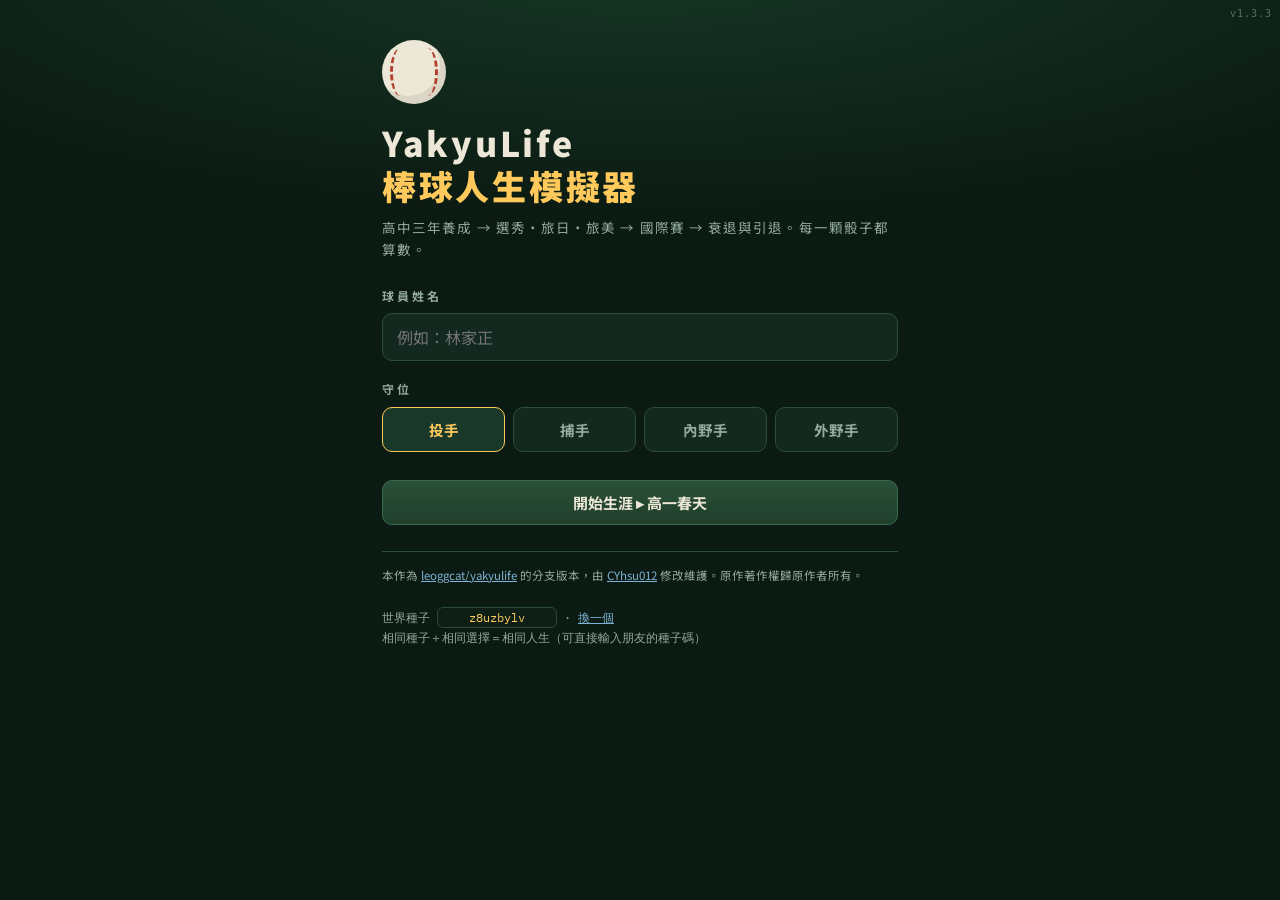
==== commit 9c914a83: "deploy: 64e0e756e361745c73c359961c7ca3a79ff4df6a" ====
--- a/games/yakyulife/index.html
+++ b/games/yakyulife/index.html
@@ -4,13 +4,13 @@
 <meta charset="UTF-8">
 <meta name="viewport" content="width=device-width, initial-scale=1.0, maximum-scale=1.0, viewport-fit=cover">
 <meta name="theme-color" content="#0b1a12">
-<title>YaKyoLife - 棒球人生模擬器</title>
+<title>YakyuLife - 棒球人生模擬器</title>
 <meta name="description" content="從高中三大賽到名人堂，一場種子化的台灣棒球員生涯模擬。選秀、旅外、國際賽、傷病、感情、引退——每一個決定都算數。">
 <meta property="og:type" content="website">
-<meta property="og:title" content="YaKyoLife - 棒球人生模擬器">
+<meta property="og:title" content="YakyuLife - 棒球人生模擬器">
 <meta property="og:description" content="從高中三大賽到名人堂，一場種子化的台灣棒球員生涯模擬。選秀、旅外、國際賽、傷病、感情、引退——每一個決定都算數。">
 <meta name="twitter:card" content="summary">
-<meta name="twitter:title" content="YaKyoLife - 棒球人生模擬器">
+<meta name="twitter:title" content="YakyuLife - 棒球人生模擬器">
 <meta name="twitter:description" content="從高中三大賽到名人堂，一場種子化的台灣棒球員生涯模擬。選秀、旅外、國際賽、傷病、感情、引退——每一個決定都算數。">
 <link rel="icon" href="data:image/svg+xml,%3Csvg xmlns=%22http://www.w3.org/2000/svg%22 viewBox=%220 0 32 32%22%3E%3Ccircle cx=%2216%22 cy=%2216%22 r=%2214%22 fill=%22%23fff%22 stroke=%22%23d0d0d0%22/%3E%3Cpath d=%22M8 6 Q13 16 8 26 M24 6 Q19 16 24 26%22 stroke=%22%23c0392b%22 stroke-width=%221.5%22 fill=%22none%22/%3E%3C/svg%3E">
 <link rel="apple-touch-icon" href="data:image/svg+xml,%3Csvg xmlns=%22http://www.w3.org/2000/svg%22 viewBox=%220 0 32 32%22%3E%3Ccircle cx=%2216%22 cy=%2216%22 r=%2214%22 fill=%22%23fff%22 stroke=%22%23d0d0d0%22/%3E%3Cpath d=%22M8 6 Q13 16 8 26 M24 6 Q19 16 24 26%22 stroke=%22%23c0392b%22 stroke-width=%221.5%22 fill=%22none%22/%3E%3C/svg%3E">
@@ -122,6 +122,9 @@
 .seg button.on{background:var(--panel2);color:var(--amber);border-color:var(--amber)}
 .seedline{font-family:var(--mono);font-size:12px;color:var(--dim);margin-top:22px}
 .seedline b{color:var(--amber)}
+.forknote{font-size:11.5px;line-height:1.7;color:var(--dim);margin-top:26px;
+  padding-top:14px;border-top:1px solid var(--edge)}
+.forknote a{color:var(--blue)}
 .stitch{width:64px;height:64px;border-radius:50%;background:var(--chalk);position:relative;box-shadow:inset -6px -8px 0 #00000014}
 .stitch::before,.stitch::after{content:'';position:absolute;top:8px;bottom:8px;width:18px;
   border:3px dashed #b3402f;border-top:none;border-bottom:none}
@@ -142,7 +145,7 @@
 <div id="start">
   <div class="wrap">
     <div class="stitch"></div>
-    <h1 id="logo-tap">YaKyoLife<br><em>棒球人生模擬器</em></h1>
+    <h1 id="logo-tap">YakyuLife<br><em>棒球人生模擬器</em></h1>
     <div id="ver-badge" style="position:fixed;top:6px;right:8px;font-size:10px;letter-spacing:1px;color:var(--dim);opacity:.55;font-family:monospace;z-index:50;pointer-events:none">v1.3.3</div>
         <p class="sub">高中三年養成 → 選秀・旅日・旅美 → 國際賽 → 衰退與引退。每一顆骰子都算數。</p>
     <div class="field"><label>球員姓名</label><input id="in-name" maxlength="10" placeholder="例如：林家正" value=""></div>
@@ -152,6 +155,7 @@
         <button data-v="IF">內野手</button><button data-v="OF">外野手</button>
       </div></div>
     <button class="btn main" style="margin-top:28px" id="btn-start">開始生涯 ▸ 高一春天</button>
+    <p class="forknote">本作為 <a href="https://github.com/leoggcat/yakyulife" target="_blank" rel="noopener">leoggcat/yakyulife</a> 的分支版本，由 <a href="https://github.com/CYhsu012/yakyulife_Tomorin" target="_blank" rel="noopener">CYhsu012</a> 修改維護。原作著作權歸原作者所有。</p>
     <p class="seedline">世界種子
       <input id="seed-show" maxlength="24" style="width:120px;background:#0e2015;color:#ffc95c;border:1px solid #2b4a38;border-radius:6px;padding:2px 6px;font-family:inherit;font-size:12px;text-align:center">
       · <a href="#" id="seed-re" style="color:var(--blue)">換一個</a><br>相同種子＋相同選擇＝相同人生（可直接輸入朋友的種子碼）</p>
@@ -178,7 +182,13 @@
 </div>
 <script>
 /* ================= RNG（種子化） ================= */
-let SEED = new URLSearchParams(location.search).get('seed') || Math.random().toString(36).slice(2,10);
+/* 種子只允許英數與 - _，長度上限 24。
+   舊版直接採用網址帶進來的字串，而 choose() 是用 innerHTML 渲染
+   「seed: 」那行，於是 ?seed=<img src=x onerror=...> 這種分享連結
+   會在對方瀏覽器執行任意程式碼。種子本來就只有英數，用白名單擋掉。 */
+function sanitizeSeed(s){ return String(s||'').replace(/[^A-Za-z0-9_-]/g,'').slice(0,24); }
+function randomSeed(){ return Math.random().toString(36).slice(2,10); }
+let SEED = sanitizeSeed(new URLSearchParams(location.search).get('seed')) || randomSeed();
 let _s = 0;
 function seedInit(str){ _s = 1779033703; for(let i=0;i<str.length;i++){ _s = Math.imul(_s ^ str.charCodeAt(i), 3432918353); _s = _s<<13 | _s>>>19; } }
 function R(){ _s|=0; _s = _s + 0x6D2B79F5 |0; let t = Math.imul(_s ^ _s>>>15, 1|_s); t = t + Math.imul(t ^ t>>>7, 61|t) ^ t; return ((t ^ t>>>14)>>>0)/4294967296; }
@@ -2400,14 +2410,16 @@
 })();
 let selPos='P';
 $('seed-show').value=SEED;
-$('seed-re').onclick=e=>{e.preventDefault();SEED=Math.random().toString(36).slice(2,10);$('seed-show').value=SEED;};
+$('seed-re').onclick=e=>{e.preventDefault();SEED=randomSeed();$('seed-show').value=SEED;};
 document.querySelectorAll('#seg-pos button').forEach(b=>b.onclick=()=>{
   document.querySelectorAll('#seg-pos button').forEach(x=>x.classList.remove('on'));
   b.classList.add('on'); selPos=b.dataset.v;
 });
 $('btn-start').onclick=()=>{
-  const nm=$('in-name').value.trim()||'黃鎖頭';
-  const sv=$('seed-show').value.trim(); if(sv)SEED=sv; /* 玩家可直接輸入流水碼 */
+  /* 姓名同樣會進 innerHTML（記分板、球員誕生卡、引退串），
+     在入口就去掉 HTML 特殊字元，讓後面所有用途都安全。 */
+  const nm=$('in-name').value.trim().replace(/[<>&"']/g,'')||'黃鎖頭';
+  const sv=sanitizeSeed($('seed-show').value.trim()); if(sv)SEED=sv; /* 玩家可直接輸入流水碼 */
   history.replaceState(null,'','?seed='+encodeURIComponent(SEED));
   seedInit(SEED);
   S=newState(nm,selPos,null);
